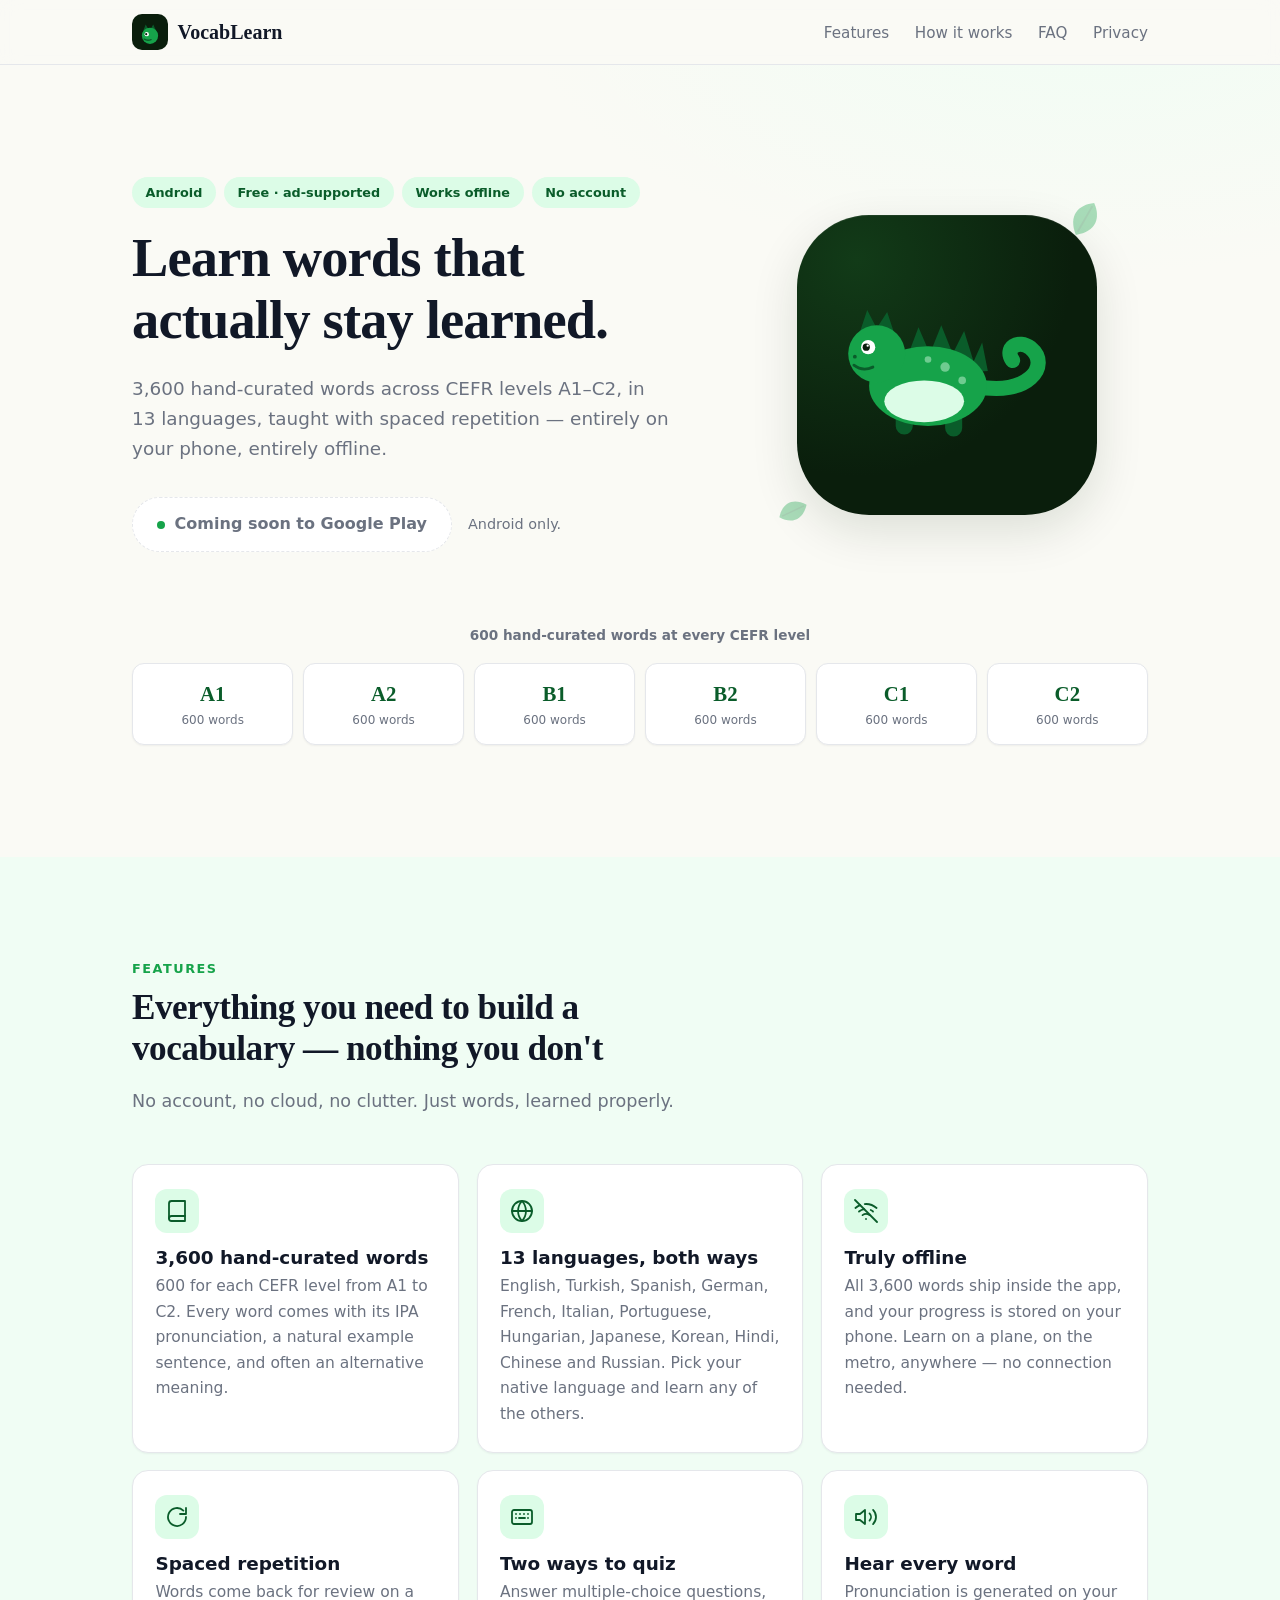
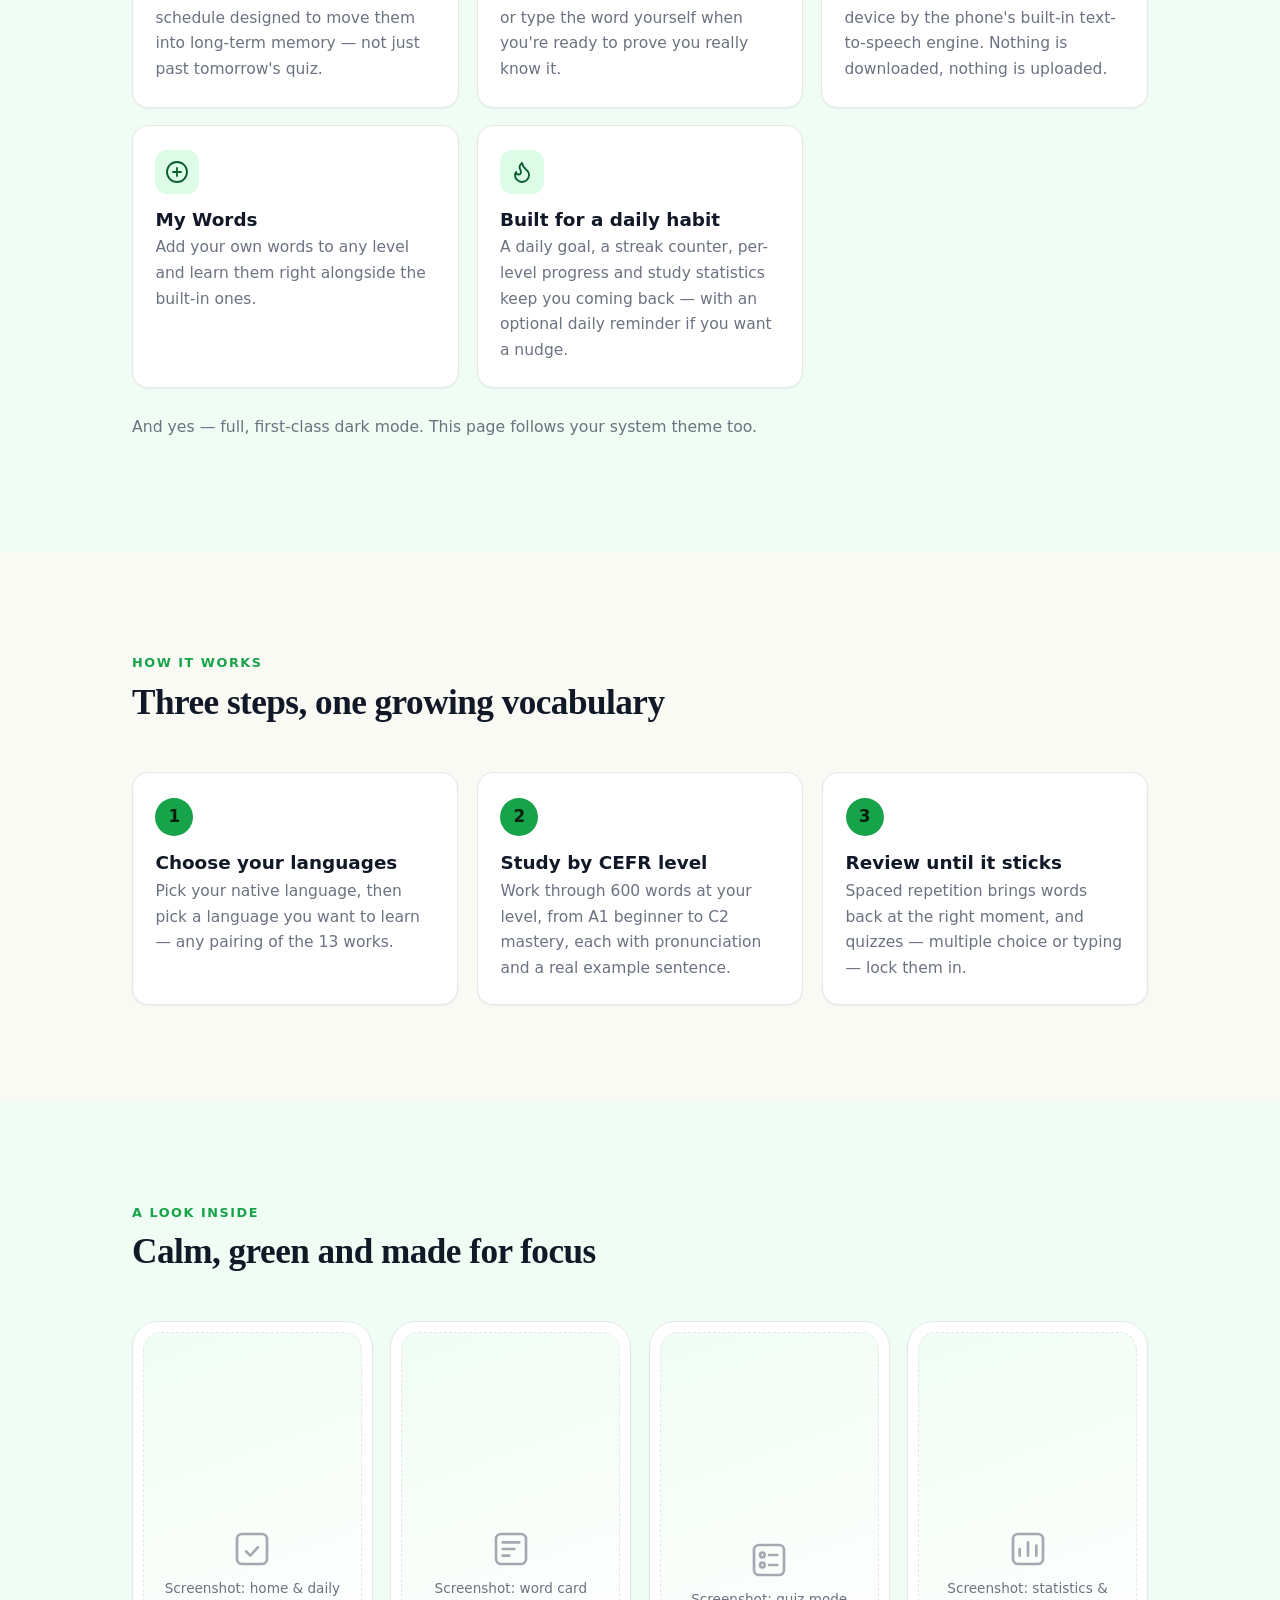
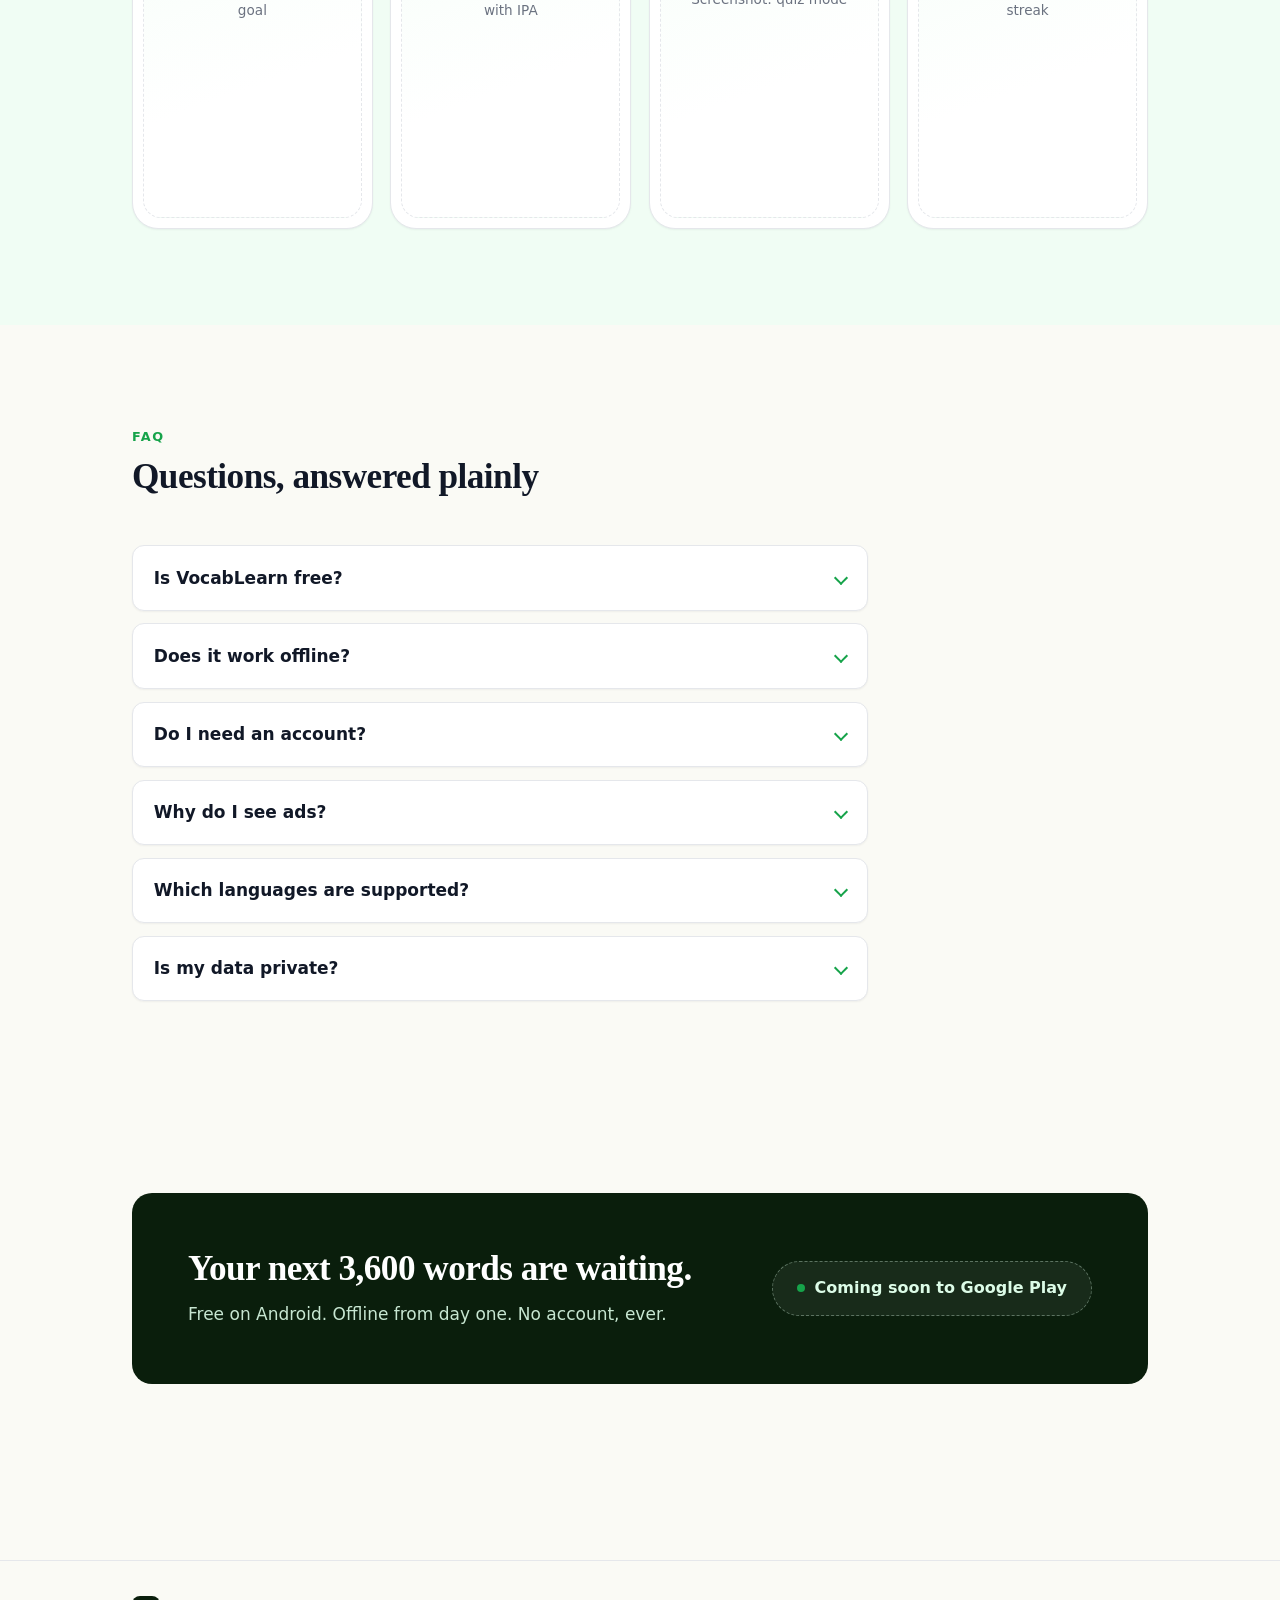
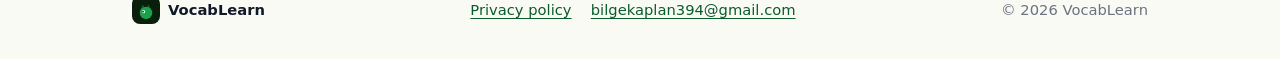
==== index.html @ d07ab274 "Add files via upload" ====
<!DOCTYPE html>
<html lang="en" class="no-js">
<head>
  <meta charset="UTF-8">
  <meta name="viewport" content="width=device-width, initial-scale=1.0">
  <title>VocabLearn — Learn vocabulary that sticks, offline</title>
  <meta name="description" content="VocabLearn is a free Android app with 3,600 hand-curated words across CEFR levels A1–C2 in 13 languages. Spaced repetition, quizzes and pronunciation — all fully offline, no account needed.">

  <meta property="og:type" content="website">
  <meta property="og:title" content="VocabLearn — Learn vocabulary that sticks, offline">
  <meta property="og:description" content="3,600 hand-curated words, 13 languages, spaced repetition — free on Android, fully offline, no account.">
  <meta property="og:site_name" content="VocabLearn">

  <link rel="icon" href="data:image/svg+xml,%3Csvg xmlns='http://www.w3.org/2000/svg' viewBox='0 0 48 48'%3E%3Crect width='48' height='48' rx='11' fill='%230A1E0C'/%3E%3Cpath d='M10 24 L16 10 L23 21 L30 10 L37 24 Z' fill='%230A5C2A'/%3E%3Ccircle cx='24' cy='31' r='15' fill='%2316A34A'/%3E%3Ccircle cx='18' cy='28' r='4' fill='%23ffffff'/%3E%3Ccircle cx='17' cy='28' r='2' fill='%230A1E0C'/%3E%3C/svg%3E">

  <link rel="stylesheet" href="styles.css">
  <script>document.documentElement.classList.remove('no-js');</script>
</head>
<body>

  <header class="site-header">
    <div class="container nav">
      <a class="brand" href="#top" aria-label="VocabLearn home">
        <span class="brand-mark" aria-hidden="true">
          <svg viewBox="0 0 48 48" xmlns="http://www.w3.org/2000/svg" role="img" aria-hidden="true">
            <path d="M10 26 L16 10 L23 22 L30 10 L37 26 Z" fill="#0A5C2A"/>
            <circle cx="24" cy="31" r="15" fill="#16A34A"/>
            <circle cx="18" cy="28" r="4" fill="#ffffff"/>
            <circle cx="17" cy="28" r="2" fill="#0A1E0C"/>
            <path d="M13 37 Q19 41 26 38" fill="none" stroke="#0A5C2A" stroke-width="2.4" stroke-linecap="round"/>
          </svg>
        </span>
        VocabLearn
      </a>
      <nav aria-label="Main">
        <ul class="nav-links">
          <li class="hide-sm"><a href="#features">Features</a></li>
          <li class="hide-sm"><a href="#how">How it works</a></li>
          <li><a href="#faq">FAQ</a></li>
          <li><a href="privacy.html">Privacy</a></li>
        </ul>
      </nav>
    </div>
  </header>

  <main id="top">

    <!-- ============ Hero ============ -->
    <section class="hero">
      <div class="container">
        <div class="hero-grid">
          <div>
            <div class="hero-badges">
              <span class="badge">Android</span>
              <span class="badge">Free · ad-supported</span>
              <span class="badge">Works offline</span>
              <span class="badge">No account</span>
            </div>
            <h1 class="promise">Learn words that actually stay learned.</h1>
            <p class="support">3,600 hand-curated words across CEFR levels A1–C2, in 13 languages, taught with spaced repetition — entirely on your phone, entirely offline.</p>
            <div class="hero-cta">
              <!-- OWNER: when the app goes live, replace href="#" below with the
                   real Google Play URL, change the text to "Get it on Google Play",
                   swap class "btn-soon" for "btn-primary", and remove aria-disabled. -->
              <a class="btn btn-soon" href="#" aria-disabled="true" role="button">
                <span class="dot" aria-hidden="true"></span>
                Coming soon to Google Play
              </a>
              <p class="hero-note">Android only.</p>
            </div>
          </div>

          <div class="hero-icon">
            <!-- App icon: forest iguana illustration (the app's mascot) -->
            <div class="app-icon" role="img" aria-label="VocabLearn app icon: a friendly green iguana on a deep forest background">
              <svg class="iguana-idle" viewBox="0 0 240 190" xmlns="http://www.w3.org/2000/svg" aria-hidden="true">
                <!-- curled tail -->
                <path d="M150 118 C 205 130, 230 96, 208 78 C 195 68, 180 78, 189 91"
                      fill="none" stroke="#16A34A" stroke-width="16" stroke-linecap="round"/>
                <!-- dorsal crest (bases hidden under the body) -->
                <path d="M56 96 L66 62 L78 88 L90 56 L102 84 L114 54 L126 84 L138 60 L148 92 L157 72 L163 102 L56 110 Z" fill="#0A5C2A"/>
                <!-- head crest (base hidden under the head) -->
                <path d="M28 62 L36 38 L46 57 L57 40 L65 64 L28 70 Z" fill="#0A5C2A"/>
                <!-- legs -->
                <rect x="66" y="142" width="18" height="27" rx="9" fill="#0A5C2A"/>
                <rect x="118" y="144" width="18" height="27" rx="9" fill="#0A5C2A"/>
                <!-- body -->
                <ellipse cx="100" cy="118" rx="62" ry="42" fill="#16A34A"/>
                <!-- belly -->
                <ellipse cx="96" cy="134" rx="42" ry="22" fill="#DCFCE7"/>
                <!-- body spots -->
                <circle cx="118" cy="98" r="5" fill="#DCFCE7" opacity="0.45"/>
                <circle cx="136" cy="112" r="4" fill="#DCFCE7" opacity="0.45"/>
                <circle cx="100" cy="90" r="3.5" fill="#DCFCE7" opacity="0.45"/>
                <!-- head -->
                <circle cx="46" cy="84" r="30" fill="#16A34A"/>
                <!-- eye -->
                <circle cx="37" cy="77" r="7.5" fill="#ffffff"/>
                <circle cx="35" cy="77" r="3.8" fill="#0A1E0C"/>
                <circle cx="36.5" cy="75.5" r="1.2" fill="#ffffff"/>
                <!-- nostril + smile -->
                <circle cx="23" cy="87" r="2" fill="#0A5C2A"/>
                <path d="M22 96 Q 31 103 42 98" fill="none" stroke="#0A5C2A" stroke-width="3" stroke-linecap="round"/>
              </svg>
            </div>
            <svg class="leaf-accent leaf-1" viewBox="0 0 48 48" xmlns="http://www.w3.org/2000/svg" aria-hidden="true">
              <path d="M24 4 C 38 14, 42 30, 24 44 C 6 30, 10 14, 24 4 Z" fill="currentColor"/>
              <path d="M24 8 L24 40" stroke="#0A5C2A" stroke-width="2" opacity="0.5"/>
            </svg>
            <svg class="leaf-accent leaf-2" viewBox="0 0 48 48" xmlns="http://www.w3.org/2000/svg" aria-hidden="true">
              <path d="M24 4 C 38 14, 42 30, 24 44 C 6 30, 10 14, 24 4 Z" fill="currentColor"/>
              <path d="M24 8 L24 40" stroke="#0A5C2A" stroke-width="2" opacity="0.5"/>
            </svg>
          </div>
        </div>

        <!-- Signature element: the CEFR trail — 600 words at every level -->
        <div class="cefr-trail reveal">
          <p class="cefr-title">600 hand-curated words at every CEFR level</p>
          <ul class="cefr-steps" aria-label="CEFR levels, each with 600 words">
            <li><span class="lvl">A1</span><span class="count">600 words</span></li>
            <li><span class="lvl">A2</span><span class="count">600 words</span></li>
            <li><span class="lvl">B1</span><span class="count">600 words</span></li>
            <li><span class="lvl">B2</span><span class="count">600 words</span></li>
            <li><span class="lvl">C1</span><span class="count">600 words</span></li>
            <li><span class="lvl">C2</span><span class="count">600 words</span></li>
          </ul>
        </div>
      </div>
    </section>

    <!-- ============ Features ============ -->
    <section class="section features" id="features">
      <div class="container">
        <div class="section-head reveal">
          <span class="eyebrow">Features</span>
          <h2>Everything you need to build a vocabulary — nothing you don't</h2>
          <p class="lead">No account, no cloud, no clutter. Just words, learned properly.</p>
        </div>

        <div class="feature-grid">
          <article class="feature-card reveal">
            <div class="feature-icon" aria-hidden="true">
              <svg viewBox="0 0 24 24" fill="none" stroke="currentColor" stroke-width="1.8" stroke-linecap="round" stroke-linejoin="round"><path d="M4 19.5A2.5 2.5 0 0 1 6.5 17H20"/><path d="M6.5 2H20v20H6.5A2.5 2.5 0 0 1 4 19.5v-15A2.5 2.5 0 0 1 6.5 2z"/></svg>
            </div>
            <h3>3,600 hand-curated words</h3>
            <p>600 for each CEFR level from A1 to C2. Every word comes with its IPA pronunciation, a natural example sentence, and often an alternative meaning.</p>
          </article>

          <article class="feature-card reveal reveal-d1">
            <div class="feature-icon" aria-hidden="true">
              <svg viewBox="0 0 24 24" fill="none" stroke="currentColor" stroke-width="1.8" stroke-linecap="round" stroke-linejoin="round"><circle cx="12" cy="12" r="10"/><path d="M2 12h20"/><path d="M12 2a15.3 15.3 0 0 1 4 10 15.3 15.3 0 0 1-4 10 15.3 15.3 0 0 1-4-10 15.3 15.3 0 0 1 4-10z"/></svg>
            </div>
            <h3>13 languages, both ways</h3>
            <p>English, Turkish, Spanish, German, French, Italian, Portuguese, Hungarian, Japanese, Korean, Hindi, Chinese and Russian. Pick your native language and learn any of the others.</p>
          </article>

          <article class="feature-card reveal reveal-d2">
            <div class="feature-icon" aria-hidden="true">
              <svg viewBox="0 0 24 24" fill="none" stroke="currentColor" stroke-width="1.8" stroke-linecap="round" stroke-linejoin="round"><path d="M1 1l22 22"/><path d="M16.72 11.06A10.94 10.94 0 0 1 19 12.55"/><path d="M5 12.55a10.94 10.94 0 0 1 5.17-2.39"/><path d="M10.71 5.05A16 16 0 0 1 22.58 9"/><path d="M1.42 9a15.91 15.91 0 0 1 4.7-2.88"/><path d="M8.53 16.11a6 6 0 0 1 6.95 0"/><path d="M12 20h.01"/></svg>
            </div>
            <h3>Truly offline</h3>
            <p>All 3,600 words ship inside the app, and your progress is stored on your phone. Learn on a plane, on the metro, anywhere — no connection needed.</p>
          </article>

          <article class="feature-card reveal reveal-d3">
            <div class="feature-icon" aria-hidden="true">
              <svg viewBox="0 0 24 24" fill="none" stroke="currentColor" stroke-width="1.8" stroke-linecap="round" stroke-linejoin="round"><path d="M21 12a9 9 0 1 1-2.64-6.36"/><path d="M21 3v6h-6"/></svg>
            </div>
            <h3>Spaced repetition</h3>
            <p>Words come back for review on a schedule designed to move them into long-term memory — not just past tomorrow's quiz.</p>
          </article>

          <article class="feature-card reveal">
            <div class="feature-icon" aria-hidden="true">
              <svg viewBox="0 0 24 24" fill="none" stroke="currentColor" stroke-width="1.8" stroke-linecap="round" stroke-linejoin="round"><rect x="2" y="5" width="20" height="14" rx="2"/><path d="M6 9h.01M10 9h.01M14 9h.01M18 9h.01M6 13h.01M18 13h.01M9 13h6"/></svg>
            </div>
            <h3>Two ways to quiz</h3>
            <p>Answer multiple-choice questions, or type the word yourself when you're ready to prove you really know it.</p>
          </article>

          <article class="feature-card reveal reveal-d1">
            <div class="feature-icon" aria-hidden="true">
              <svg viewBox="0 0 24 24" fill="none" stroke="currentColor" stroke-width="1.8" stroke-linecap="round" stroke-linejoin="round"><polygon points="11 5 6 9 2 9 2 15 6 15 11 19 11 5"/><path d="M15.54 8.46a5 5 0 0 1 0 7.07"/><path d="M19.07 4.93a10 10 0 0 1 0 14.14"/></svg>
            </div>
            <h3>Hear every word</h3>
            <p>Pronunciation is generated on your device by the phone's built-in text-to-speech engine. Nothing is downloaded, nothing is uploaded.</p>
          </article>

          <article class="feature-card reveal reveal-d2">
            <div class="feature-icon" aria-hidden="true">
              <svg viewBox="0 0 24 24" fill="none" stroke="currentColor" stroke-width="1.8" stroke-linecap="round" stroke-linejoin="round"><circle cx="12" cy="12" r="10"/><path d="M12 8v8M8 12h8"/></svg>
            </div>
            <h3>My Words</h3>
            <p>Add your own words to any level and learn them right alongside the built-in ones.</p>
          </article>

          <article class="feature-card reveal reveal-d3">
            <div class="feature-icon" aria-hidden="true">
              <svg viewBox="0 0 24 24" fill="none" stroke="currentColor" stroke-width="1.8" stroke-linecap="round" stroke-linejoin="round"><path d="M8.5 14.5A2.5 2.5 0 0 0 11 12c0-1.38-.5-2-1-3-1.072-2.143-.224-4.054 2-6 .5 2.5 2 4.9 4 6.5 2 1.6 3 3.5 3 5.5a7 7 0 1 1-14 0c0-1.153.433-2.294 1-3a2.5 2.5 0 0 0 2.5 2.5z"/></svg>
            </div>
            <h3>Built for a daily habit</h3>
            <p>A daily goal, a streak counter, per-level progress and study statistics keep you coming back — with an optional daily reminder if you want a nudge.</p>
          </article>
        </div>

        <p class="lead reveal" style="margin-top:1.6rem; font-size:0.98rem;">
          And yes — full, first-class dark mode. This page follows your system theme too.
        </p>
      </div>
    </section>

    <!-- ============ How it works ============ -->
    <section class="section" id="how">
      <div class="container">
        <div class="section-head reveal">
          <span class="eyebrow">How it works</span>
          <h2>Three steps, one growing vocabulary</h2>
        </div>
        <ol class="steps" style="list-style:none; padding:0; margin:0;">
          <li class="step reveal">
            <h3>Choose your languages</h3>
            <p>Pick your native language, then pick a language you want to learn — any pairing of the 13 works.</p>
          </li>
          <li class="step reveal reveal-d1">
            <h3>Study by CEFR level</h3>
            <p>Work through 600 words at your level, from A1 beginner to C2 mastery, each with pronunciation and a real example sentence.</p>
          </li>
          <li class="step reveal reveal-d2">
            <h3>Review until it sticks</h3>
            <p>Spaced repetition brings words back at the right moment, and quizzes — multiple choice or typing — lock them in.</p>
          </li>
        </ol>
      </div>
    </section>

    <!-- ============ Screenshots ============ -->
    <section class="section shots" id="screenshots">
      <div class="container">
        <div class="section-head reveal">
          <span class="eyebrow">A look inside</span>
          <h2>Calm, green and made for focus</h2>
        </div>

        <!-- OWNER: replace each .phone-screen block below with a real screenshot:
             <img src="screenshots/home.png" alt="VocabLearn home screen"
                  style="width:100%; height:100%; object-fit:cover; border-radius:18px;">
             Recommended: portrait PNGs at roughly 1080×2280. -->
        <div class="shot-strip">
          <div class="phone reveal">
            <div class="phone-screen">
              <div>
                <svg viewBox="0 0 24 24" fill="none" stroke="currentColor" stroke-width="1.6" stroke-linecap="round" stroke-linejoin="round" aria-hidden="true"><rect x="3" y="3" width="18" height="18" rx="3"/><path d="M8.5 13.5l2.5 2.5 4.5-5"/></svg>
                Screenshot: home &amp; daily goal
              </div>
            </div>
          </div>
          <div class="phone reveal reveal-d1">
            <div class="phone-screen">
              <div>
                <svg viewBox="0 0 24 24" fill="none" stroke="currentColor" stroke-width="1.6" stroke-linecap="round" stroke-linejoin="round" aria-hidden="true"><rect x="3" y="3" width="18" height="18" rx="3"/><path d="M7 8h10M7 12h7M7 16h4"/></svg>
                Screenshot: word card with IPA
              </div>
            </div>
          </div>
          <div class="phone reveal reveal-d2">
            <div class="phone-screen">
              <div>
                <svg viewBox="0 0 24 24" fill="none" stroke="currentColor" stroke-width="1.6" stroke-linecap="round" stroke-linejoin="round" aria-hidden="true"><rect x="3" y="3" width="18" height="18" rx="3"/><circle cx="8" cy="9" r="1.4"/><circle cx="8" cy="15" r="1.4"/><path d="M12 9h5M12 15h5"/></svg>
                Screenshot: quiz mode
              </div>
            </div>
          </div>
          <div class="phone reveal reveal-d3">
            <div class="phone-screen">
              <div>
                <svg viewBox="0 0 24 24" fill="none" stroke="currentColor" stroke-width="1.6" stroke-linecap="round" stroke-linejoin="round" aria-hidden="true"><rect x="3" y="3" width="18" height="18" rx="3"/><path d="M7 16v-4M12 16V8M17 16v-6"/></svg>
                Screenshot: statistics &amp; streak
              </div>
            </div>
          </div>
        </div>
      </div>
    </section>

    <!-- ============ FAQ ============ -->
    <section class="section" id="faq">
      <div class="container">
        <div class="section-head reveal">
          <span class="eyebrow">FAQ</span>
          <h2>Questions, answered plainly</h2>
        </div>

        <div class="faq-list">
          <details class="faq-item reveal">
            <summary>Is VocabLearn free?</summary>
            <div class="answer">
              <p>Yes — completely free, supported by ads. There is no paid version. You start with two learning languages included; if you want to add another language, or jump ahead to a higher CEFR level before finishing your current one, you can unlock it by watching a short rewarded ad. Watching is always your choice.</p>
            </div>
          </details>

          <details class="faq-item reveal">
            <summary>Does it work offline?</summary>
            <div class="answer">
              <p>Fully. All 3,600 words and their translations are bundled inside the app — nothing is fetched from a server. Your progress is stored on your phone, and pronunciation is generated on-device. Every part of learning works without an internet connection.</p>
            </div>
          </details>

          <details class="faq-item reveal">
            <summary>Do I need an account?</summary>
            <div class="answer">
              <p>No. There's no sign-up, no email, no password and no cloud sync. You open the app and start learning.</p>
            </div>
          </details>

          <details class="faq-item reveal">
            <summary>Why do I see ads?</summary>
            <div class="answer">
              <p>Ads are what keep the app free. They're served by Google AdMob and kept out of your way: a full-screen ad appears only when you leave a quiz results screen — never during a quiz. Rewarded ads are entirely optional and only play when you choose to watch one.</p>
            </div>
          </details>

          <details class="faq-item reveal">
            <summary>Which languages are supported?</summary>
            <div class="answer">
              <p>Thirteen, both as the interface language and as a language you can learn: English, Turkish, Spanish, German, French, Italian, Portuguese, Hungarian, Japanese, Korean, Hindi, Chinese and Russian. You pick a native language and learn any of the others.</p>
            </div>
          </details>

          <details class="faq-item reveal">
            <summary>Is my data private?</summary>
            <div class="answer">
              <p>Your learning data never leaves your phone. We run no servers, collect no personal information and use no analytics. The full details are in our <a href="privacy.html">privacy policy</a>.</p>
            </div>
          </details>
        </div>
      </div>
    </section>

    <!-- ============ Bottom CTA ============ -->
    <section class="section" aria-label="Get the app">
      <div class="container">
        <div class="cta-band reveal">
          <div>
            <h2>Your next 3,600 words are waiting.</h2>
            <p>Free on Android. Offline from day one. No account, ever.</p>
          </div>
          <!-- OWNER: when the app goes live, replace href="#" with the real
               Google Play URL and update the button text/state as in the hero. -->
          <a class="btn btn-soon" href="#" aria-disabled="true" role="button">
            <span class="dot" aria-hidden="true"></span>
            Coming soon to Google Play
          </a>
        </div>
      </div>
    </section>

  </main>

  <footer class="site-footer">
    <div class="container footer-row">
      <span class="footer-brand">
        <span class="brand-mark" aria-hidden="true">
          <svg viewBox="0 0 48 48" xmlns="http://www.w3.org/2000/svg" aria-hidden="true">
            <path d="M10 26 L16 10 L23 22 L30 10 L37 26 Z" fill="#0A5C2A"/>
            <circle cx="24" cy="31" r="15" fill="#16A34A"/>
            <circle cx="18" cy="28" r="4" fill="#ffffff"/>
            <circle cx="17" cy="28" r="2" fill="#0A1E0C"/>
          </svg>
        </span>
        VocabLearn
      </span>
      <nav aria-label="Footer">
        <a href="privacy.html">Privacy policy</a>
        <a href="mailto:bilgekaplan394@gmail.com">bilgekaplan394@gmail.com</a>
      </nav>
      <span>© 2026 VocabLearn</span>
    </div>
  </footer>

  <script>
    (function () {
      var reduce = window.matchMedia('(prefers-reduced-motion: reduce)').matches;
      var els = document.querySelectorAll('.reveal');
      if (reduce || !('IntersectionObserver' in window)) {
        els.forEach ? els.forEach(function (el) { el.classList.add('visible'); })
                    : Array.prototype.forEach.call(els, function (el) { el.classList.add('visible'); });
        return;
      }
      var io = new IntersectionObserver(function (entries) {
        entries.forEach(function (entry) {
          if (entry.isIntersecting) {
            entry.target.classList.add('visible');
            io.unobserve(entry.target);
          }
        });
      }, { threshold: 0.12, rootMargin: '0px 0px -40px 0px' });
      Array.prototype.forEach.call(els, function (el) { io.observe(el); });
    })();
  </script>
</body>
</html>
---- styles.css ----
/* ============================================================
   VocabLearn — shared stylesheet (index.html + privacy.html)
   No external assets. System fonts only.
   ============================================================ */

/* ---------- Design tokens ---------- */
:root {
  /* Brand */
  --green:        #16A34A;
  --green-dark:   #0A5C2A;
  --green-pale:   #DCFCE7;
  --green-wash:   #F0FDF4;
  --forest:       #0A1E0C;

  /* Surfaces & text (light) */
  --bg:           #FAFAF5;
  --surface:      #FFFFFF;
  --text:         #111827;
  --muted:        #6B7280;
  --border:       #E5E7EB;

  /* Derived */
  --shadow-sm:    0 1px 2px rgba(17, 24, 39, 0.05);
  --shadow-md:    0 6px 24px rgba(10, 30, 12, 0.08);
  --shadow-lg:    0 16px 48px rgba(10, 30, 12, 0.12);
  --tint:         var(--green-wash);
  --chip:         var(--green-pale);

  /* Type */
  --font-display: Charter, "Bitstream Charter", "Iowan Old Style",
                  Georgia, Cambria, "Times New Roman", serif;
  --font-body:    system-ui, -apple-system, "Segoe UI", Roboto,
                  "Helvetica Neue", Arial, sans-serif;

  /* Motion */
  --ease-out:     cubic-bezier(0, 0, 0.2, 1);
  --ease-spring:  cubic-bezier(0.34, 1.56, 0.64, 1);

  /* Layout */
  --radius:       16px;
  --radius-sm:    12px;
  --radius-lg:    20px;
  --max-w:        1080px;
}

@media (prefers-color-scheme: dark) {
  :root {
    --bg:        #0E1512;
    --surface:   #17201C;
    --text:      #ECF1ED;
    --muted:     #8A968E;
    --border:    #2A352F;
    --tint:      #14201A;
    --chip:      #123B22;
    --shadow-sm: 0 1px 2px rgba(0, 0, 0, 0.4);
    --shadow-md: 0 6px 24px rgba(0, 0, 0, 0.45);
    --shadow-lg: 0 16px 48px rgba(0, 0, 0, 0.55);
  }
}

/* ---------- Base ---------- */
*, *::before, *::after { box-sizing: border-box; }

html {
  scroll-behavior: smooth;
  -webkit-text-size-adjust: 100%;
}

body {
  margin: 0;
  font-family: var(--font-body);
  font-size: 1.0625rem;
  line-height: 1.65;
  color: var(--text);
  background: var(--bg);
  overflow-x: hidden;
}

img, svg { display: block; max-width: 100%; }

h1, h2, h3 {
  font-family: var(--font-display);
  font-weight: 700;
  line-height: 1.15;
  letter-spacing: -0.015em;
  margin: 0 0 0.5em;
  text-wrap: balance;
}

h1 { font-size: clamp(2.2rem, 5.5vw, 3.4rem); }
h2 { font-size: clamp(1.6rem, 3.5vw, 2.2rem); }
h3 { font-size: 1.15rem; font-family: var(--font-body); font-weight: 650; letter-spacing: 0; }

p { margin: 0 0 1em; }

a {
  color: var(--green-dark);
  text-decoration-thickness: 1px;
  text-underline-offset: 3px;
}
@media (prefers-color-scheme: dark) {
  a { color: #4ADE80; }
}
a:hover { color: var(--green); }

:focus-visible {
  outline: 3px solid var(--green);
  outline-offset: 3px;
  border-radius: 4px;
}

::selection { background: var(--green-pale); color: var(--forest); }

.container {
  max-width: var(--max-w);
  margin-inline: auto;
  padding-inline: clamp(1.1rem, 4vw, 2rem);
}

.section { padding-block: clamp(3.5rem, 8vw, 6rem); }

.section-head {
  max-width: 40rem;
  margin-bottom: clamp(2rem, 5vw, 3rem);
}

.eyebrow {
  display: inline-block;
  font-size: 0.8rem;
  font-weight: 700;
  letter-spacing: 0.12em;
  text-transform: uppercase;
  color: var(--green);
  margin-bottom: 0.6rem;
}

.lead { color: var(--muted); font-size: 1.1rem; }

/* ---------- Header ---------- */
.site-header {
  position: sticky;
  top: 0;
  z-index: 50;
  background: color-mix(in srgb, var(--bg) 85%, transparent);
  backdrop-filter: blur(10px);
  -webkit-backdrop-filter: blur(10px);
  border-bottom: 1px solid var(--border);
}

.nav {
  display: flex;
  align-items: center;
  justify-content: space-between;
  gap: 1rem;
  min-height: 64px;
}

.brand {
  display: inline-flex;
  align-items: center;
  gap: 0.6rem;
  font-family: var(--font-display);
  font-weight: 700;
  font-size: 1.25rem;
  color: var(--text);
  text-decoration: none;
}
.brand:hover { color: var(--text); }

.brand-mark {
  width: 36px;
  height: 36px;
  border-radius: 10px;
  background: var(--forest);
  display: grid;
  place-items: center;
  flex-shrink: 0;
}
.brand-mark svg { width: 26px; height: 26px; }

.nav-links {
  display: flex;
  align-items: center;
  gap: clamp(0.8rem, 2.5vw, 1.6rem);
  list-style: none;
  margin: 0;
  padding: 0;
}
.nav-links a {
  color: var(--muted);
  text-decoration: none;
  font-size: 0.95rem;
  font-weight: 500;
  transition: color 150ms var(--ease-out);
}
.nav-links a:hover { color: var(--text); }

@media (max-width: 640px) {
  .nav-links li.hide-sm { display: none; }
}

/* ---------- Buttons ---------- */
.btn {
  display: inline-flex;
  align-items: center;
  gap: 0.6rem;
  padding: 0.85rem 1.5rem;
  border-radius: 999px;
  font-weight: 650;
  font-size: 1rem;
  text-decoration: none;
  border: none;
  cursor: pointer;
  transition: transform 150ms var(--ease-out), box-shadow 150ms var(--ease-out);
}

.btn-primary {
  background: var(--green);
  color: var(--forest); /* AA contrast on brand green */
  box-shadow: var(--shadow-md);
}
.btn-primary:hover {
  color: var(--forest);
  transform: translateY(-2px);
  box-shadow: var(--shadow-lg);
}
.btn-primary:active { transform: translateY(0) scale(0.98); }

/* "Coming soon" state: real button look, clearly not yet live */
.btn-soon {
  background: var(--surface);
  color: var(--muted);
  border: 1.5px dashed var(--border);
  cursor: default;
  box-shadow: none;
}
.btn-soon:hover { transform: none; color: var(--muted); }
.btn-soon .dot {
  width: 8px; height: 8px; border-radius: 50%;
  background: var(--green);
  animation: soft-pulse 2.4s ease-in-out infinite;
}

@keyframes soft-pulse {
  0%, 100% { opacity: 1; transform: scale(1); }
  50%      { opacity: 0.45; transform: scale(0.8); }
}

/* ---------- Hero ---------- */
.hero {
  position: relative;
  padding-block: clamp(3.5rem, 9vw, 7rem);
  background:
    radial-gradient(60rem 30rem at 85% -10%, var(--tint) 0%, transparent 60%),
    var(--bg);
}

.hero-grid {
  display: grid;
  grid-template-columns: 1.15fr 0.85fr;
  gap: clamp(2rem, 6vw, 4.5rem);
  align-items: center;
}
@media (max-width: 820px) {
  .hero-grid { grid-template-columns: 1fr; }
}

.hero-badges {
  display: flex;
  flex-wrap: wrap;
  gap: 0.5rem;
  margin-bottom: 1.2rem;
}
.badge {
  font-size: 0.8rem;
  font-weight: 600;
  color: var(--green-dark);
  background: var(--chip);
  border-radius: 999px;
  padding: 0.3rem 0.85rem;
}
@media (prefers-color-scheme: dark) {
  .badge { color: var(--green-pale); }
}

.hero h1 { margin-bottom: 0.4em; }
.hero .promise { max-width: 32ch; }
.hero .support {
  color: var(--muted);
  font-size: 1.15rem;
  max-width: 46ch;
  margin-bottom: 2rem;
}

.hero-cta { display: flex; flex-wrap: wrap; align-items: center; gap: 1rem; }
.hero-note { font-size: 0.9rem; color: var(--muted); margin: 0; }

/* App icon panel */
.hero-icon {
  justify-self: center;
  position: relative;
}

.app-icon {
  width: clamp(200px, 28vw, 300px);
  aspect-ratio: 1;
  border-radius: 24%;
  background:
    radial-gradient(120% 120% at 20% 15%, #123B18 0%, var(--forest) 60%);
  box-shadow: var(--shadow-lg), inset 0 1px 0 rgba(255,255,255,0.06);
  display: grid;
  place-items: center;
  padding: 12%;
}
.app-icon svg { width: 100%; height: auto; }

/* gentle idle sway for the iguana */
.iguana-idle { animation: sway 6s ease-in-out infinite; transform-origin: 50% 90%; }
@keyframes sway {
  0%, 100% { transform: rotate(0deg); }
  50%      { transform: rotate(-2.5deg); }
}

.leaf-accent {
  position: absolute;
  color: var(--green);
  opacity: 0.35;
  width: 44px;
}
.leaf-1 { top: -18px; right: -10px; transform: rotate(30deg); }
.leaf-2 { bottom: -14px; left: -22px; transform: rotate(-115deg); width: 36px; }

/* ---------- CEFR trail (signature element) ---------- */
.cefr-trail {
  margin-top: clamp(3rem, 7vw, 4.5rem);
}
.cefr-title {
  font-size: 0.85rem;
  font-weight: 600;
  color: var(--muted);
  text-align: center;
  margin-bottom: 1rem;
}
.cefr-steps {
  display: grid;
  grid-template-columns: repeat(6, 1fr);
  gap: 0.6rem;
  list-style: none;
  margin: 0;
  padding: 0;
}
.cefr-steps li {
  background: var(--surface);
  border: 1px solid var(--border);
  border-radius: var(--radius-sm);
  text-align: center;
  padding: 0.8rem 0.3rem;
  box-shadow: var(--shadow-sm);
  transition: transform 250ms var(--ease-spring), box-shadow 250ms var(--ease-out),
              border-color 250ms var(--ease-out);
}
.cefr-steps li:hover {
  transform: translateY(-4px);
  border-color: var(--green);
  box-shadow: var(--shadow-md);
}
.cefr-steps .lvl {
  display: block;
  font-family: var(--font-display);
  font-weight: 700;
  font-size: 1.3rem;
  color: var(--green-dark);
}
@media (prefers-color-scheme: dark) {
  .cefr-steps .lvl { color: #4ADE80; }
}
.cefr-steps .count {
  display: block;
  font-size: 0.75rem;
  color: var(--muted);
}
@media (max-width: 560px) {
  .cefr-steps { grid-template-columns: repeat(3, 1fr); }
}

/* ---------- Features ---------- */
.features { background: var(--tint); }

.feature-grid {
  display: grid;
  grid-template-columns: repeat(auto-fit, minmax(250px, 1fr));
  gap: 1.1rem;
}

.feature-card {
  background: var(--surface);
  border: 1px solid var(--border);
  border-radius: var(--radius);
  padding: 1.5rem 1.4rem;
  box-shadow: var(--shadow-sm);
  transition: transform 250ms var(--ease-spring), box-shadow 250ms var(--ease-out);
}
.feature-card:hover {
  transform: translateY(-5px);
  box-shadow: var(--shadow-md);
}
.feature-card h3 { margin-top: 0.9rem; margin-bottom: 0.35rem; }
.feature-card p { color: var(--muted); font-size: 0.97rem; margin: 0; }

.feature-icon {
  width: 44px;
  height: 44px;
  border-radius: 12px;
  background: var(--chip);
  color: var(--green-dark);
  display: grid;
  place-items: center;
}
@media (prefers-color-scheme: dark) {
  .feature-icon { color: var(--green-pale); }
}
.feature-icon svg { width: 24px; height: 24px; }

/* ---------- How it works ---------- */
.steps {
  display: grid;
  grid-template-columns: repeat(3, 1fr);
  gap: 1.2rem;
  counter-reset: step;
}
@media (max-width: 760px) {
  .steps { grid-template-columns: 1fr; }
}

.step {
  position: relative;
  background: var(--surface);
  border: 1px solid var(--border);
  border-radius: var(--radius);
  padding: 1.6rem 1.4rem 1.4rem;
  box-shadow: var(--shadow-sm);
}
.step::before {
  counter-increment: step;
  content: counter(step);
  display: inline-grid;
  place-items: center;
  width: 38px;
  height: 38px;
  border-radius: 50%;
  background: var(--green);
  color: var(--forest); /* AA contrast on brand green */
  font-weight: 700;
  font-size: 1.05rem;
  margin-bottom: 1rem;
}
.step h3 { margin-bottom: 0.35rem; }
.step p { color: var(--muted); font-size: 0.97rem; margin: 0; }

/* ---------- Screenshots ---------- */
.shots { background: var(--tint); }

.shot-strip {
  display: grid;
  grid-template-columns: repeat(4, 1fr);
  gap: 1.1rem;
}
@media (max-width: 900px) { .shot-strip { grid-template-columns: repeat(2, 1fr); } }
@media (max-width: 480px) { .shot-strip { grid-template-columns: 1fr; } }

.phone {
  aspect-ratio: 9 / 19;
  border-radius: 26px;
  border: 1.5px solid var(--border);
  background: var(--surface);
  box-shadow: var(--shadow-sm);
  padding: 10px;
  transition: transform 250ms var(--ease-spring), box-shadow 250ms var(--ease-out);
}
.phone:hover { transform: translateY(-5px); box-shadow: var(--shadow-md); }

.phone-screen {
  height: 100%;
  border-radius: 18px;
  border: 1.5px dashed var(--border);
  background:
    linear-gradient(160deg, var(--tint) 0%, var(--surface) 70%);
  display: grid;
  place-items: center;
  text-align: center;
  color: var(--muted);
  font-size: 0.85rem;
  padding: 1rem;
}
.phone-screen svg { width: 40px; height: 40px; margin-inline: auto; margin-bottom: 0.5rem; opacity: 0.6; }

/* ---------- FAQ ---------- */
.faq-list {
  max-width: 46rem;
  display: grid;
  gap: 0.8rem;
}

.faq-item {
  background: var(--surface);
  border: 1px solid var(--border);
  border-radius: var(--radius-sm);
  box-shadow: var(--shadow-sm);
  overflow: hidden;
}
.faq-item summary {
  list-style: none;
  cursor: pointer;
  padding: 1.1rem 1.3rem;
  font-weight: 650;
  display: flex;
  justify-content: space-between;
  align-items: center;
  gap: 1rem;
}
.faq-item summary::-webkit-details-marker { display: none; }
.faq-item summary::after {
  content: "";
  flex-shrink: 0;
  width: 10px;
  height: 10px;
  border-right: 2px solid var(--green);
  border-bottom: 2px solid var(--green);
  transform: rotate(45deg);
  transition: transform 250ms var(--ease-out);
}
.faq-item[open] summary::after { transform: rotate(-135deg); }
.faq-item .answer {
  padding: 0 1.3rem 1.2rem;
  color: var(--muted);
}
.faq-item .answer p:last-child { margin-bottom: 0; }

/* ---------- Bottom CTA ---------- */
.cta-band {
  background: var(--forest);
  color: var(--green-pale);
  border-radius: var(--radius-lg);
  padding: clamp(2.2rem, 6vw, 3.5rem);
  display: grid;
  grid-template-columns: 1fr auto;
  align-items: center;
  gap: 1.5rem;
}
@media (max-width: 720px) { .cta-band { grid-template-columns: 1fr; } }
.cta-band h2 { color: #ffffff; margin-bottom: 0.3em; }
.cta-band p { color: var(--green-pale); margin: 0; opacity: 0.9; }
.cta-band .btn-soon {
  background: rgba(255, 255, 255, 0.06);
  border-color: rgba(220, 252, 231, 0.35);
  color: var(--green-pale);
}

/* ---------- Footer ---------- */
.site-footer {
  border-top: 1px solid var(--border);
  padding-block: 2.2rem;
  margin-top: clamp(3rem, 7vw, 5rem);
}
.footer-row {
  display: flex;
  flex-wrap: wrap;
  align-items: center;
  justify-content: space-between;
  gap: 1rem;
  color: var(--muted);
  font-size: 0.92rem;
}
.footer-row nav { display: flex; flex-wrap: wrap; gap: 1.2rem; }
.footer-brand { display: inline-flex; align-items: center; gap: 0.5rem; font-weight: 600; color: var(--text); }
.footer-brand .brand-mark { width: 28px; height: 28px; border-radius: 8px; }
.footer-brand .brand-mark svg { width: 20px; height: 20px; }

/* ---------- Scroll reveal ---------- */
.reveal {
  opacity: 0;
  transform: translateY(26px);
  transition: opacity 550ms ease, transform 550ms var(--ease-out);
}
.reveal.visible { opacity: 1; transform: none; }
.reveal-d1 { transition-delay: 80ms; }
.reveal-d2 { transition-delay: 160ms; }
.reveal-d3 { transition-delay: 240ms; }

/* If JS never runs (e.g. blocked), content must still be visible */
.no-js .reveal { opacity: 1; transform: none; }

/* ============================================================
   Privacy policy page
   ============================================================ */
.policy-layout {
  display: grid;
  grid-template-columns: 240px minmax(0, 1fr);
  gap: clamp(2rem, 5vw, 4rem);
  align-items: start;
  padding-block: clamp(2.5rem, 6vw, 4rem);
}
@media (max-width: 880px) {
  .policy-layout { grid-template-columns: minmax(0, 1fr); }
}

.toc {
  position: sticky;
  top: 88px;
  font-size: 0.9rem;
}
@media (max-width: 880px) {
  .toc { position: static; }
}
.toc-title {
  font-weight: 700;
  font-size: 0.8rem;
  letter-spacing: 0.1em;
  text-transform: uppercase;
  color: var(--muted);
  margin-bottom: 0.7rem;
}
.toc ol {
  list-style: none;
  margin: 0;
  padding: 0;
  border-left: 2px solid var(--border);
}
.toc li a {
  display: block;
  padding: 0.32rem 0 0.32rem 0.9rem;
  color: var(--muted);
  text-decoration: none;
  border-left: 2px solid transparent;
  margin-left: -2px;
  transition: color 150ms var(--ease-out), border-color 150ms var(--ease-out);
}
.toc li a:hover { color: var(--green-dark); border-left-color: var(--green); }
@media (prefers-color-scheme: dark) {
  .toc li a:hover { color: #4ADE80; }
}

.policy {
  max-width: 70ch;
}
.policy .eyebrow { margin-bottom: 0.3rem; }
.policy h1 { margin-bottom: 0.2em; }
.policy .effective {
  color: var(--muted);
  font-size: 0.95rem;
  margin-bottom: 2.2rem;
}
.policy h2 {
  font-size: 1.45rem;
  margin-top: 2.4em;
  scroll-margin-top: 96px;
}
.policy h2:first-of-type { margin-top: 1.4em; }
.policy ul { padding-left: 1.3rem; }
.policy li { margin-bottom: 0.55em; }
.policy li::marker { color: var(--green); }
.policy code {
  font-family: ui-monospace, SFMono-Regular, Menlo, Consolas, monospace;
  font-size: 0.88em;
  background: var(--chip);
  color: var(--green-dark);
  padding: 0.12em 0.4em;
  border-radius: 6px;
  overflow-wrap: anywhere;
}
@media (prefers-color-scheme: dark) {
  .policy code { color: var(--green-pale); }
}

.policy .summary-card {
  background: var(--tint);
  border: 1px solid var(--border);
  border-radius: var(--radius);
  padding: 1.3rem 1.4rem;
  margin: 1.5rem 0 0;
}
.policy .summary-card p { margin: 0; }

.anchor-link {
  margin-left: 0.35em;
  font-family: var(--font-body);
  font-weight: 400;
  font-size: 0.8em;
  color: var(--border);
  text-decoration: none;
  opacity: 0;
  transition: opacity 150ms var(--ease-out);
}
.policy h2:hover .anchor-link,
.anchor-link:focus-visible { opacity: 1; color: var(--green); }

.back-link {
  display: inline-flex;
  align-items: center;
  gap: 0.4rem;
  font-size: 0.95rem;
  margin-bottom: 1.6rem;
  text-decoration: none;
  font-weight: 550;
}

/* ---------- Reduced motion ---------- */
@media (prefers-reduced-motion: reduce) {
  html { scroll-behavior: auto; }
  *, *::before, *::after {
    animation-duration: 0.01ms !important;
    animation-iteration-count: 1 !important;
    transition-duration: 0.01ms !important;
  }
  .reveal { opacity: 1; transform: none; }
}
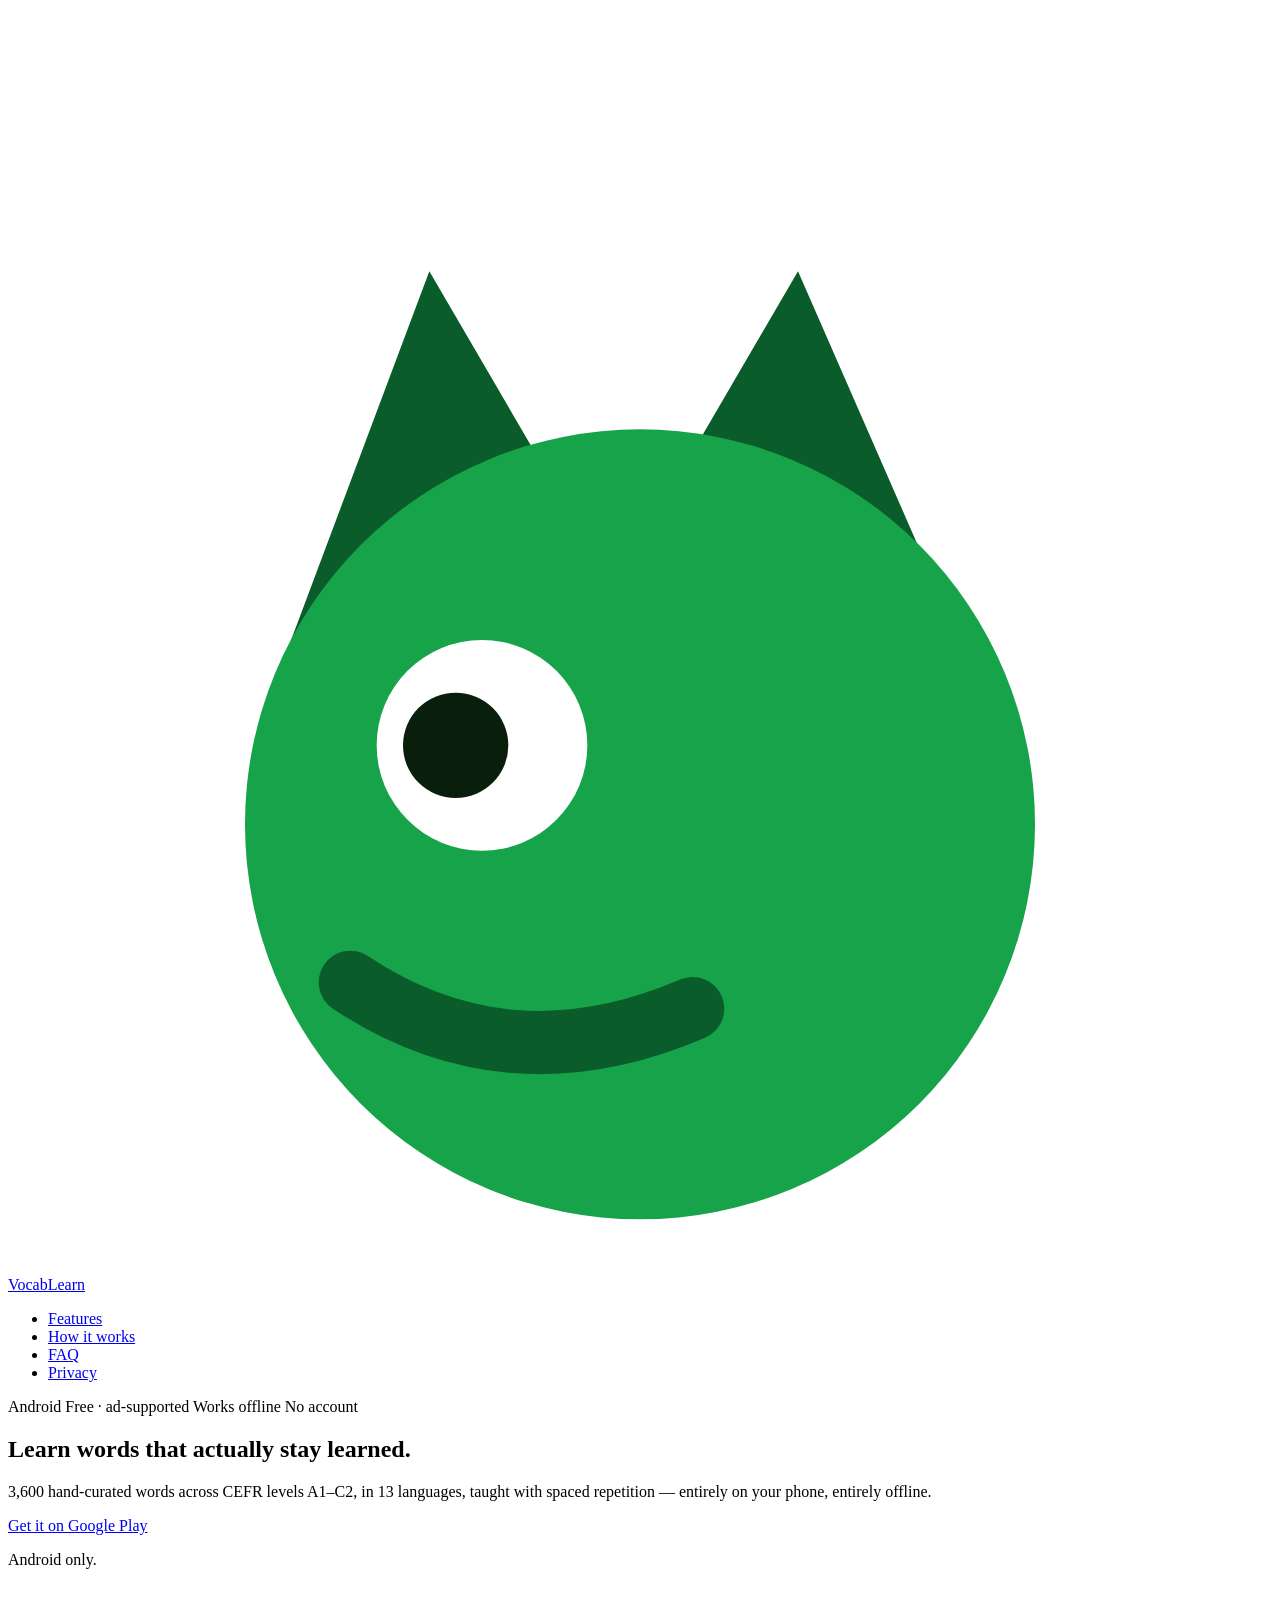
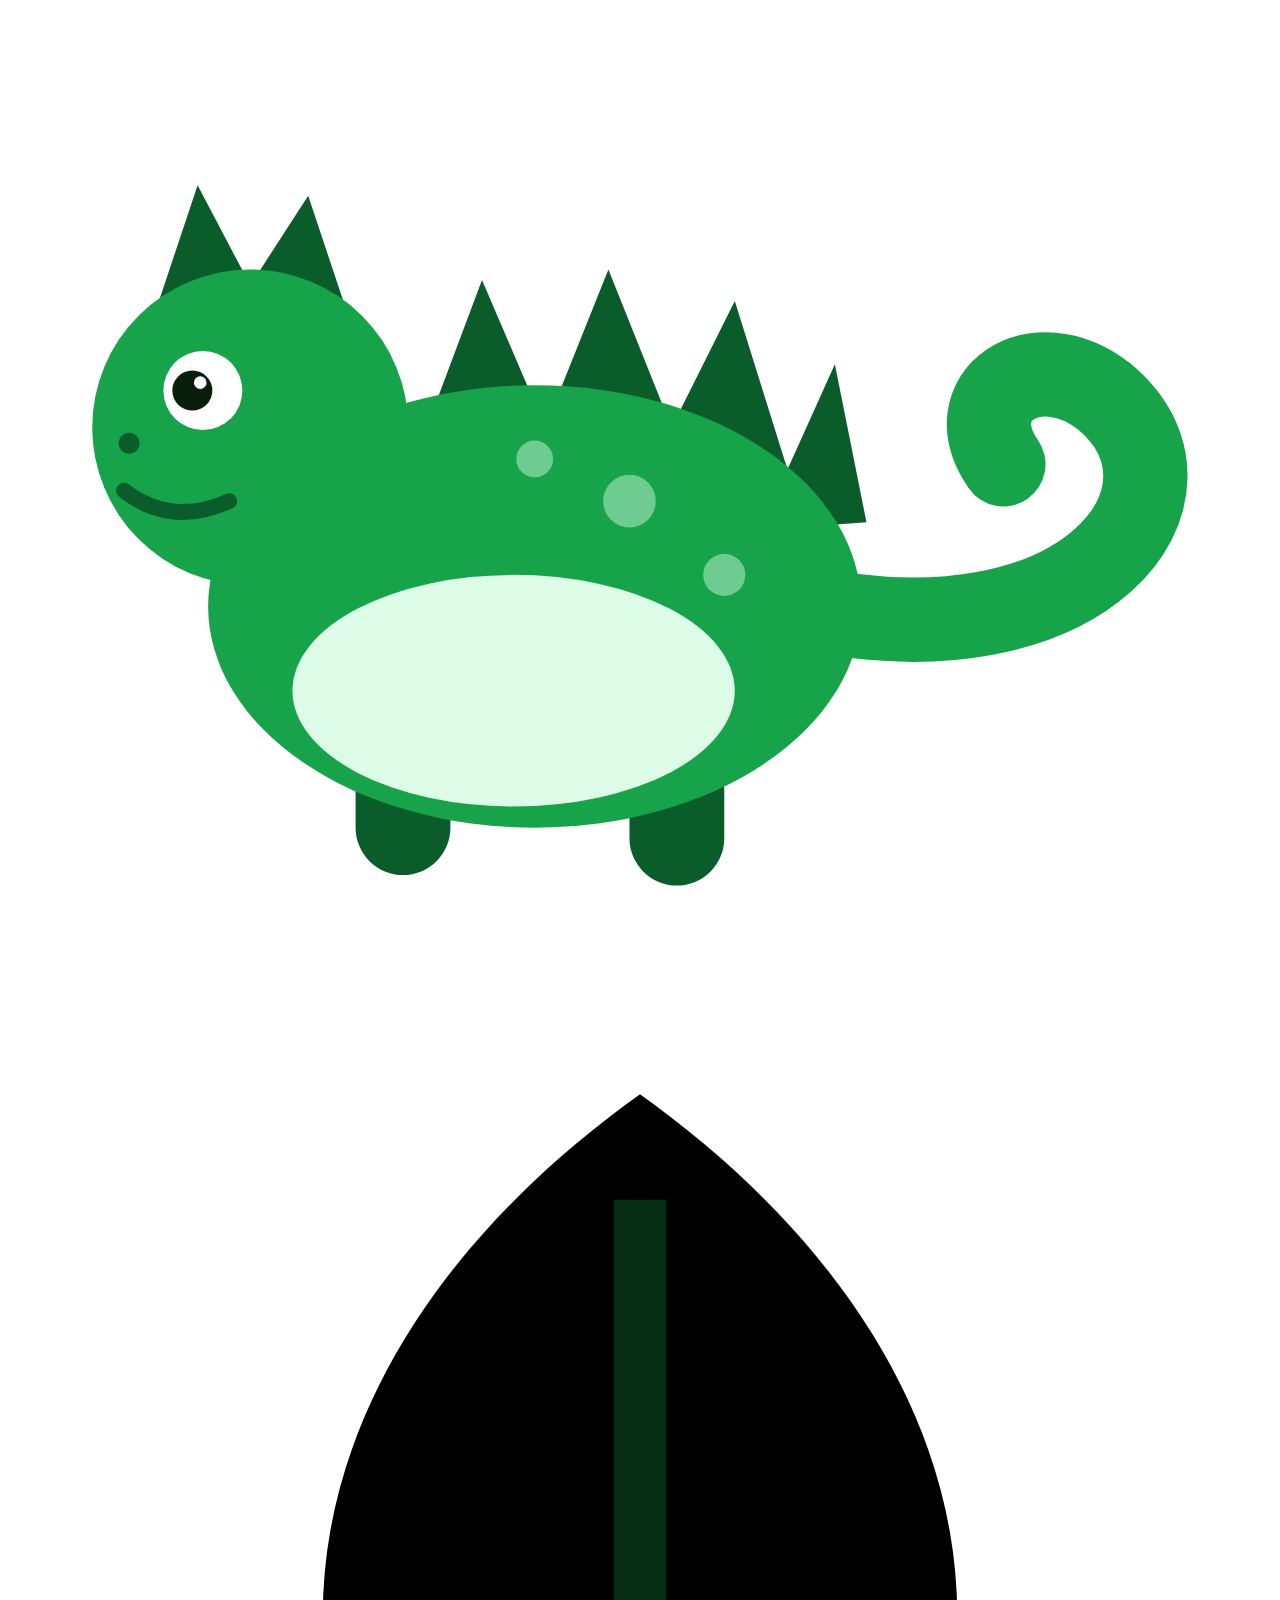
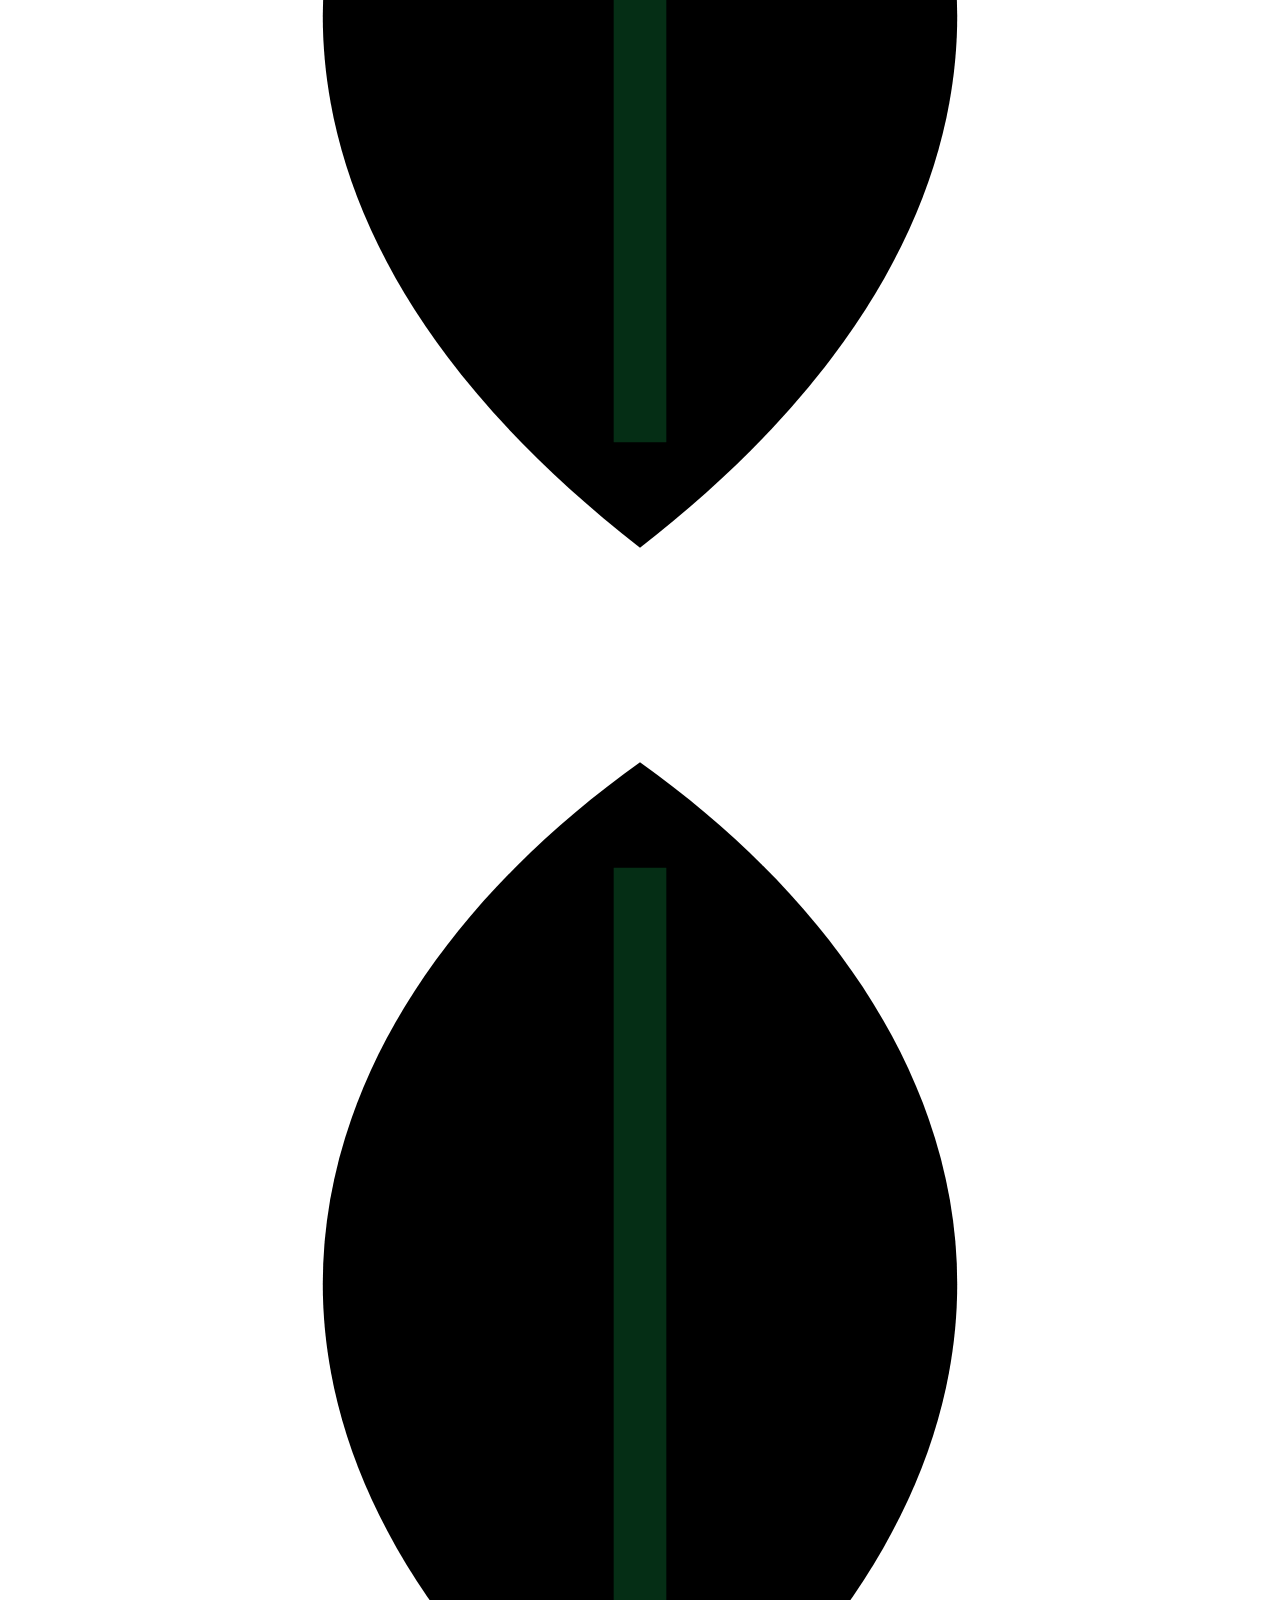
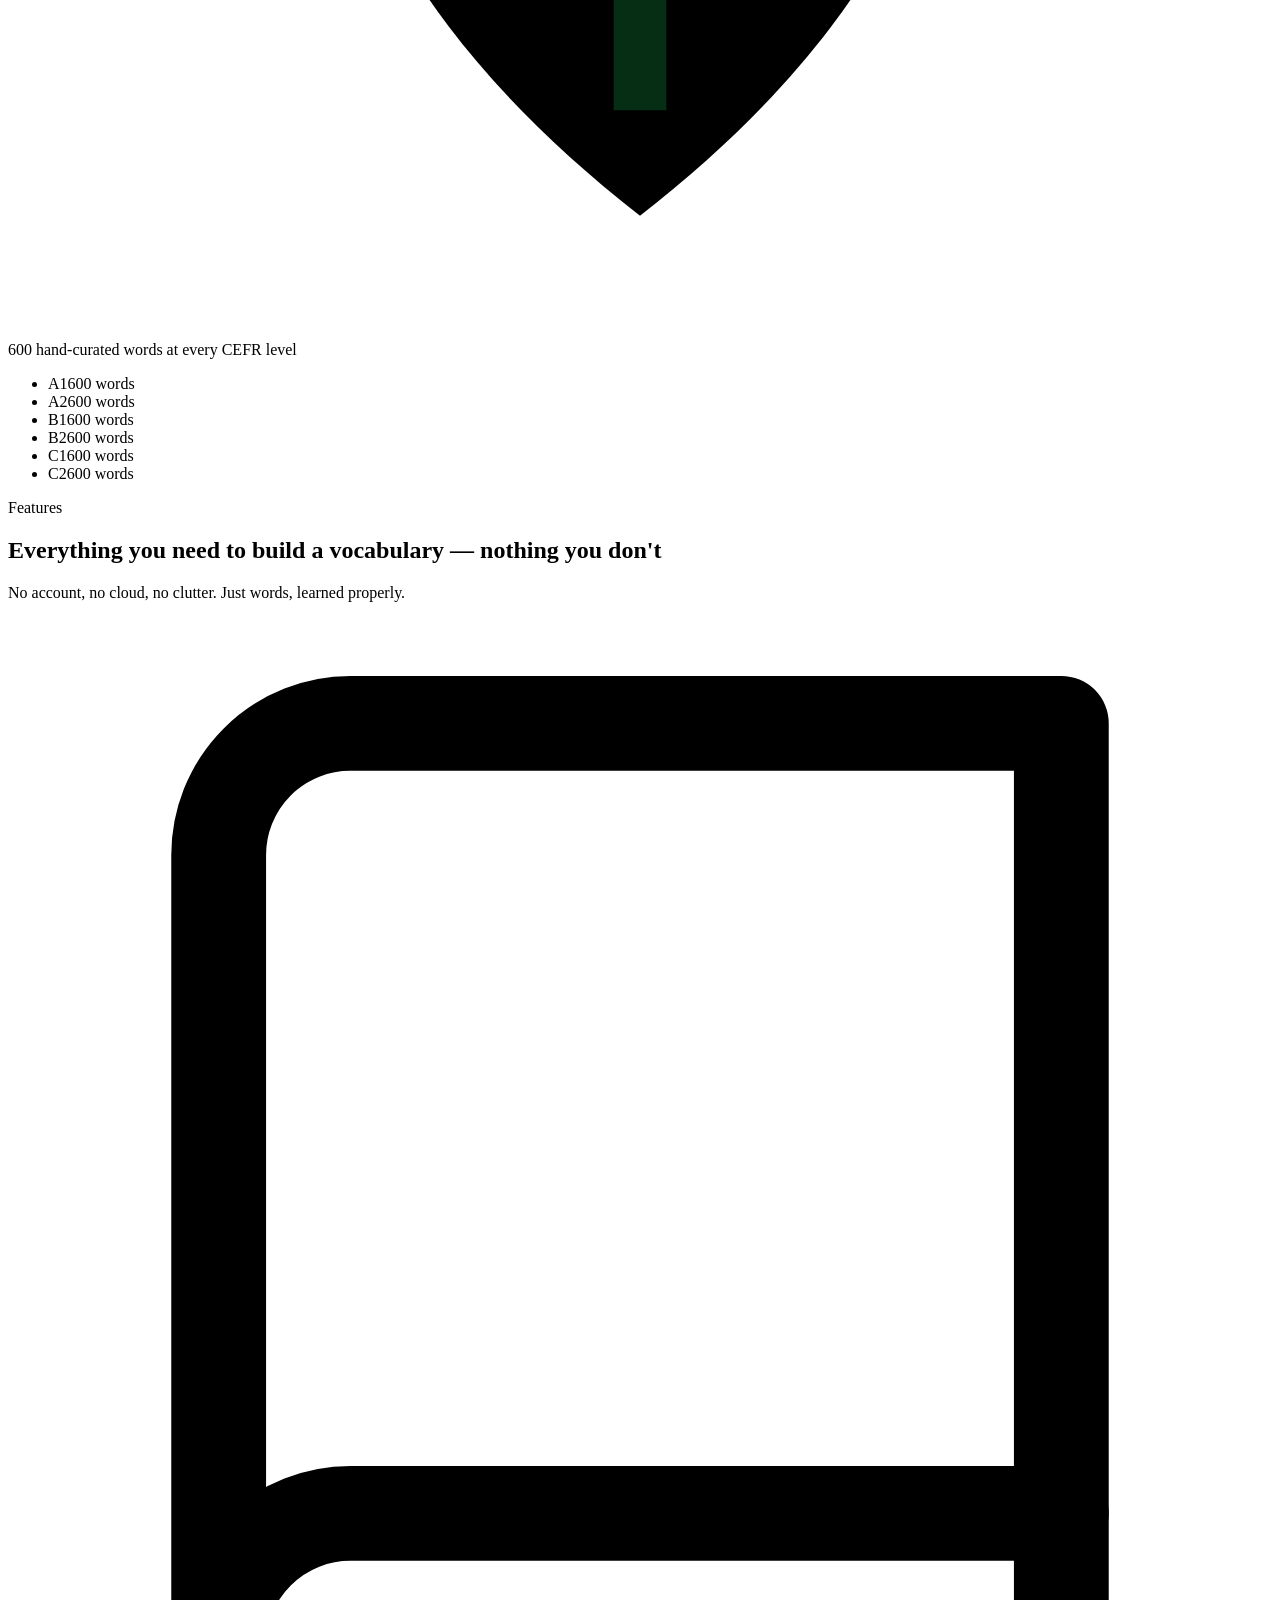
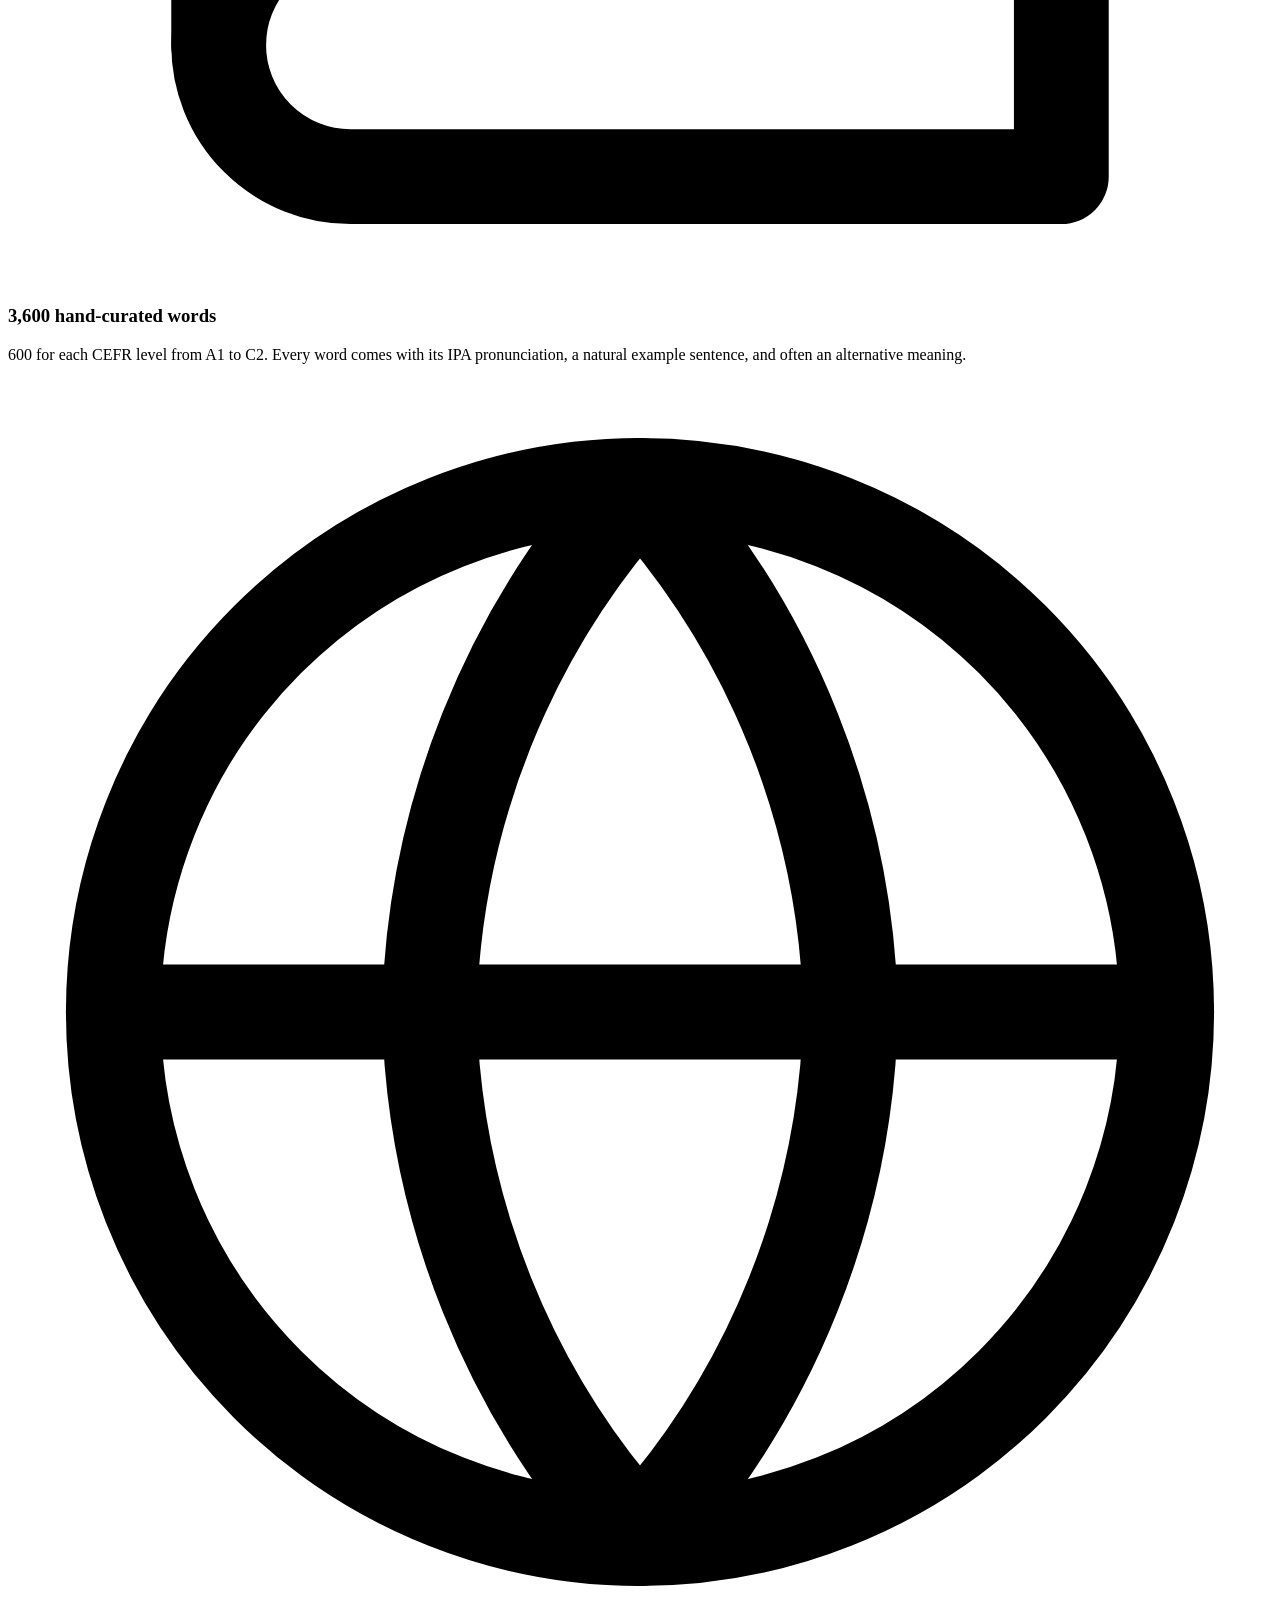
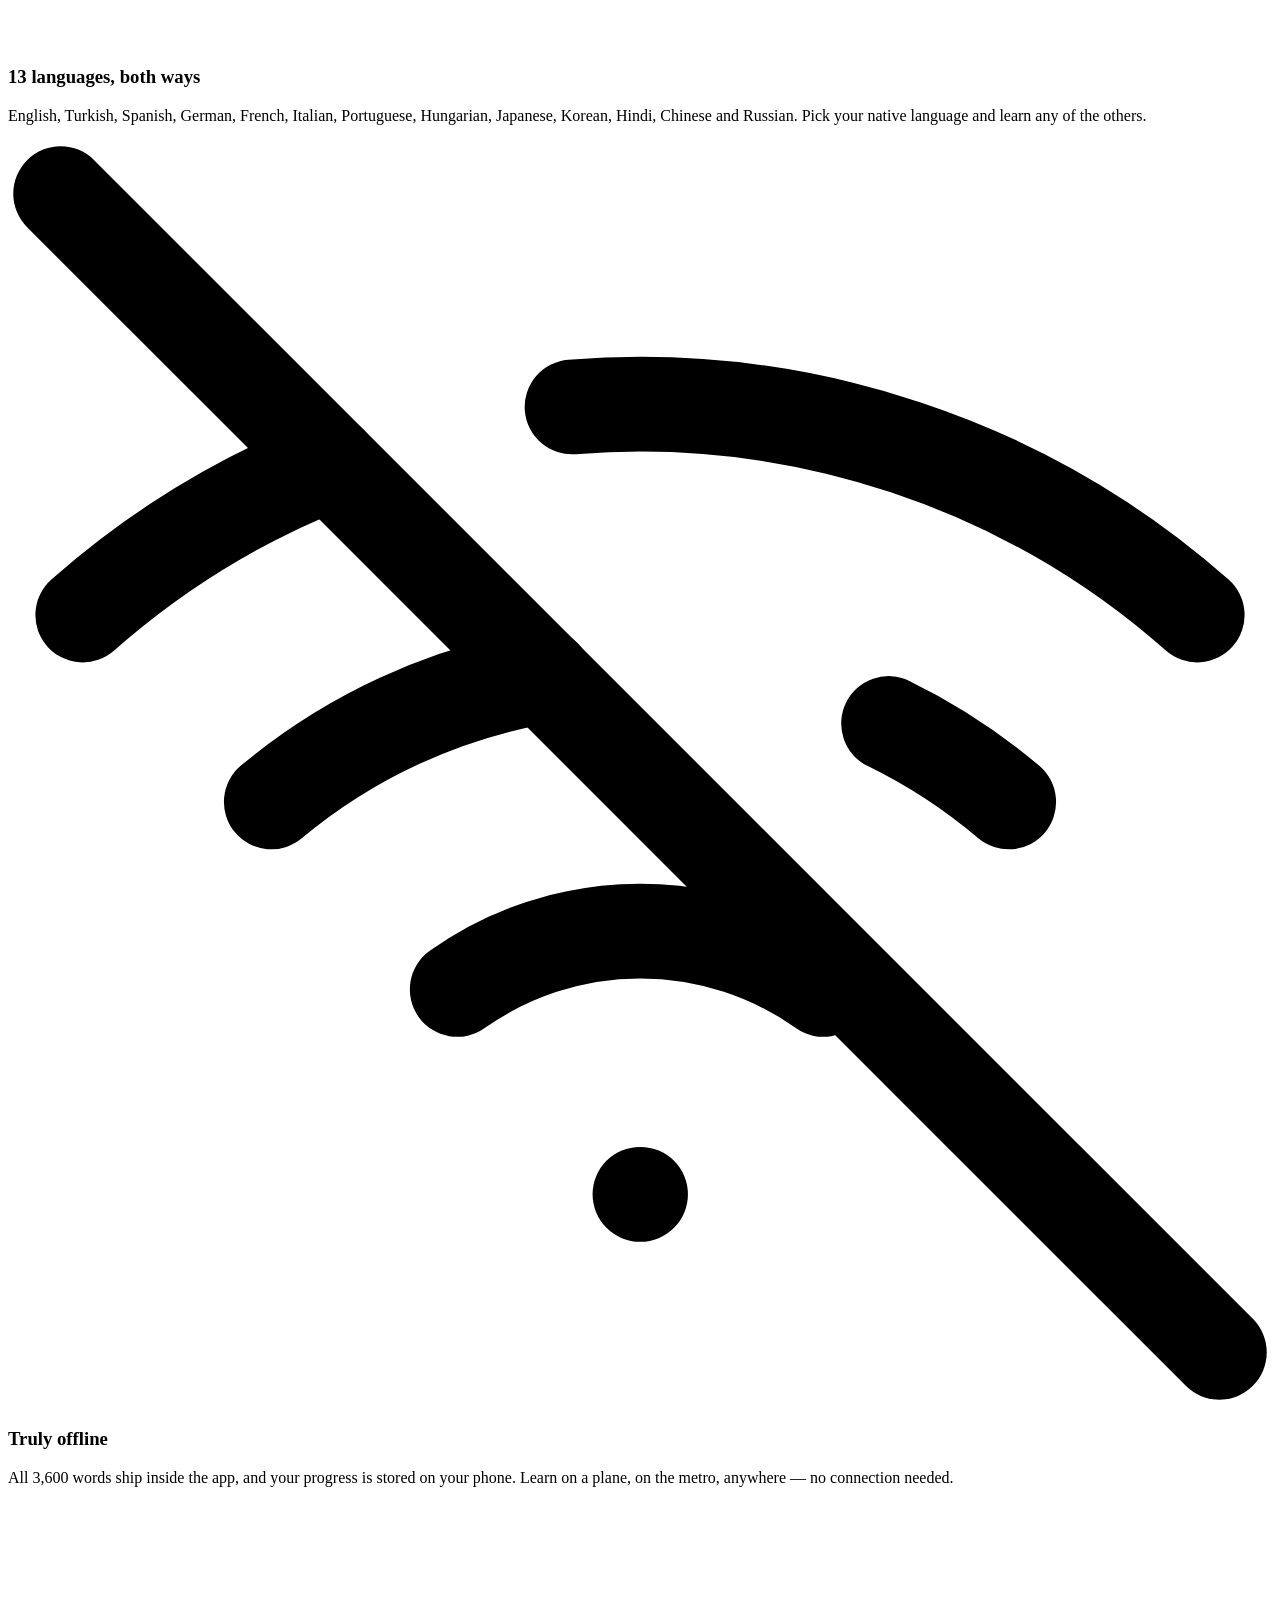
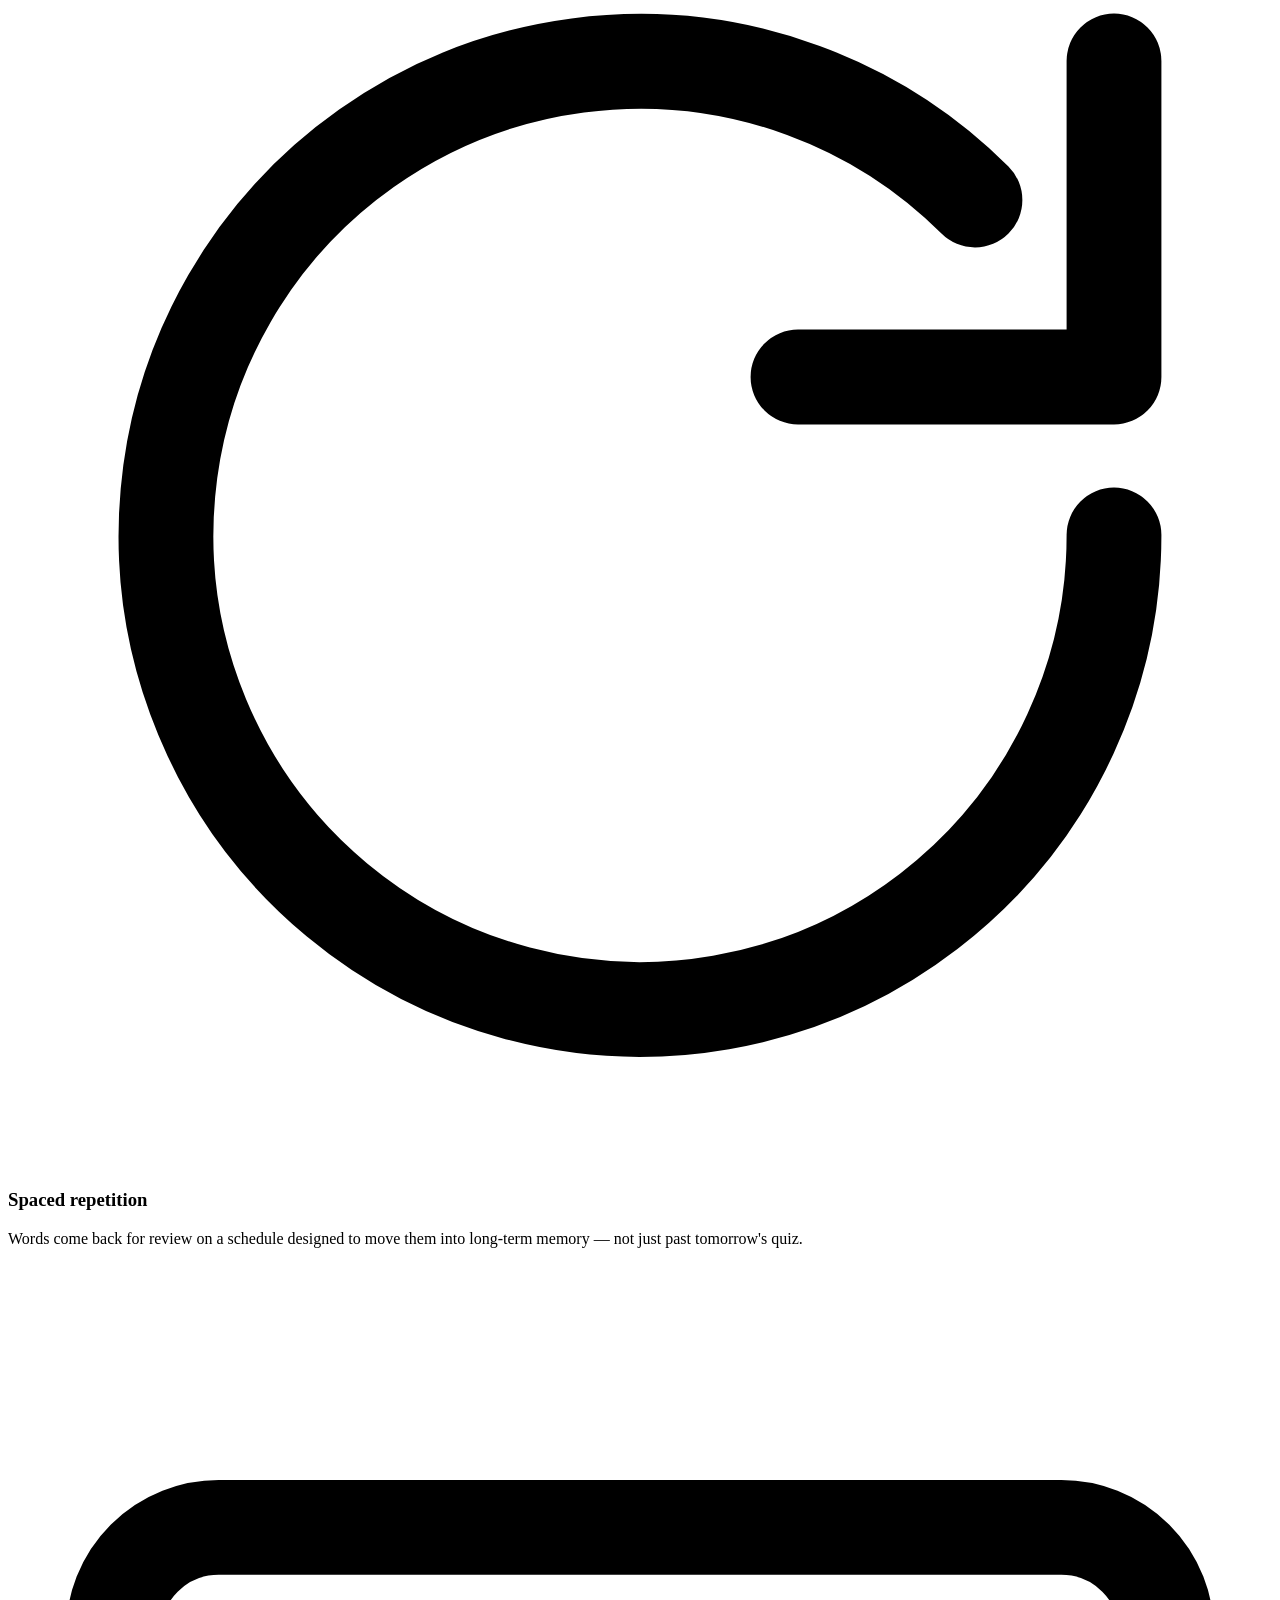
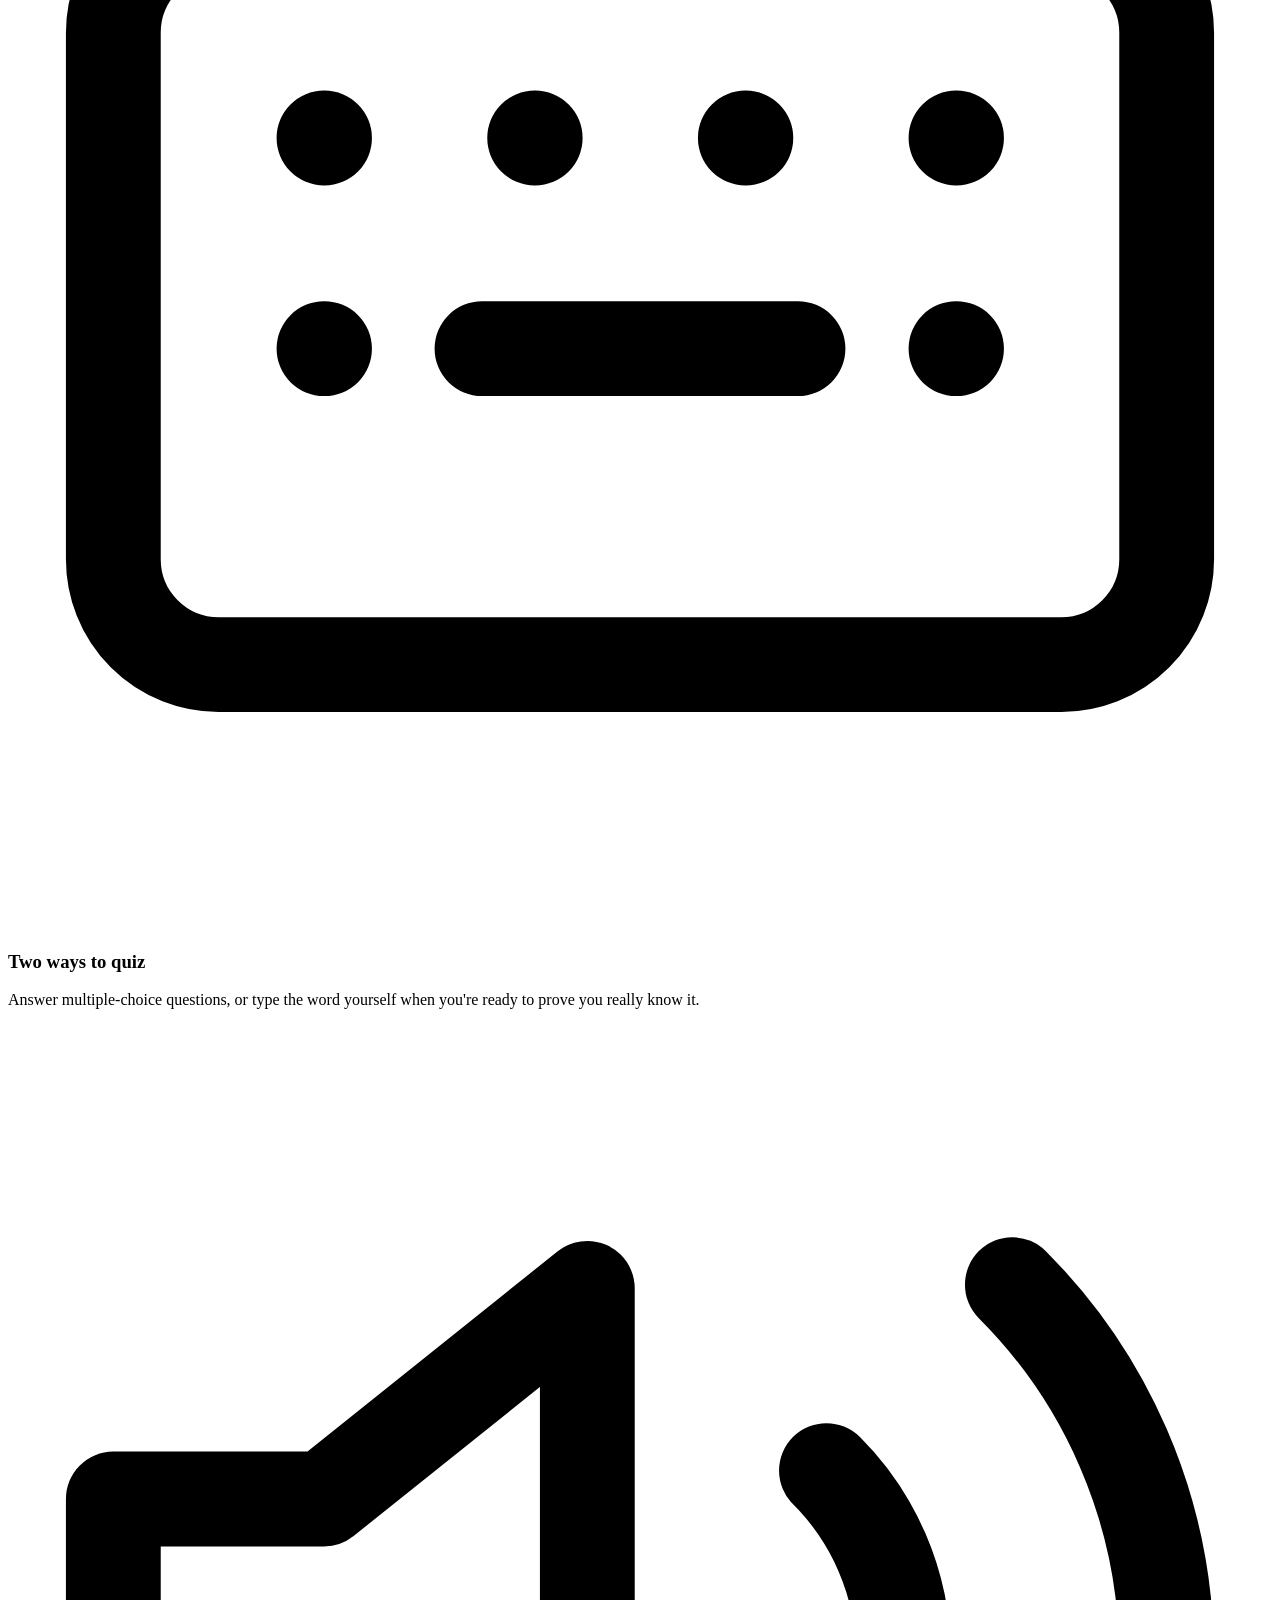
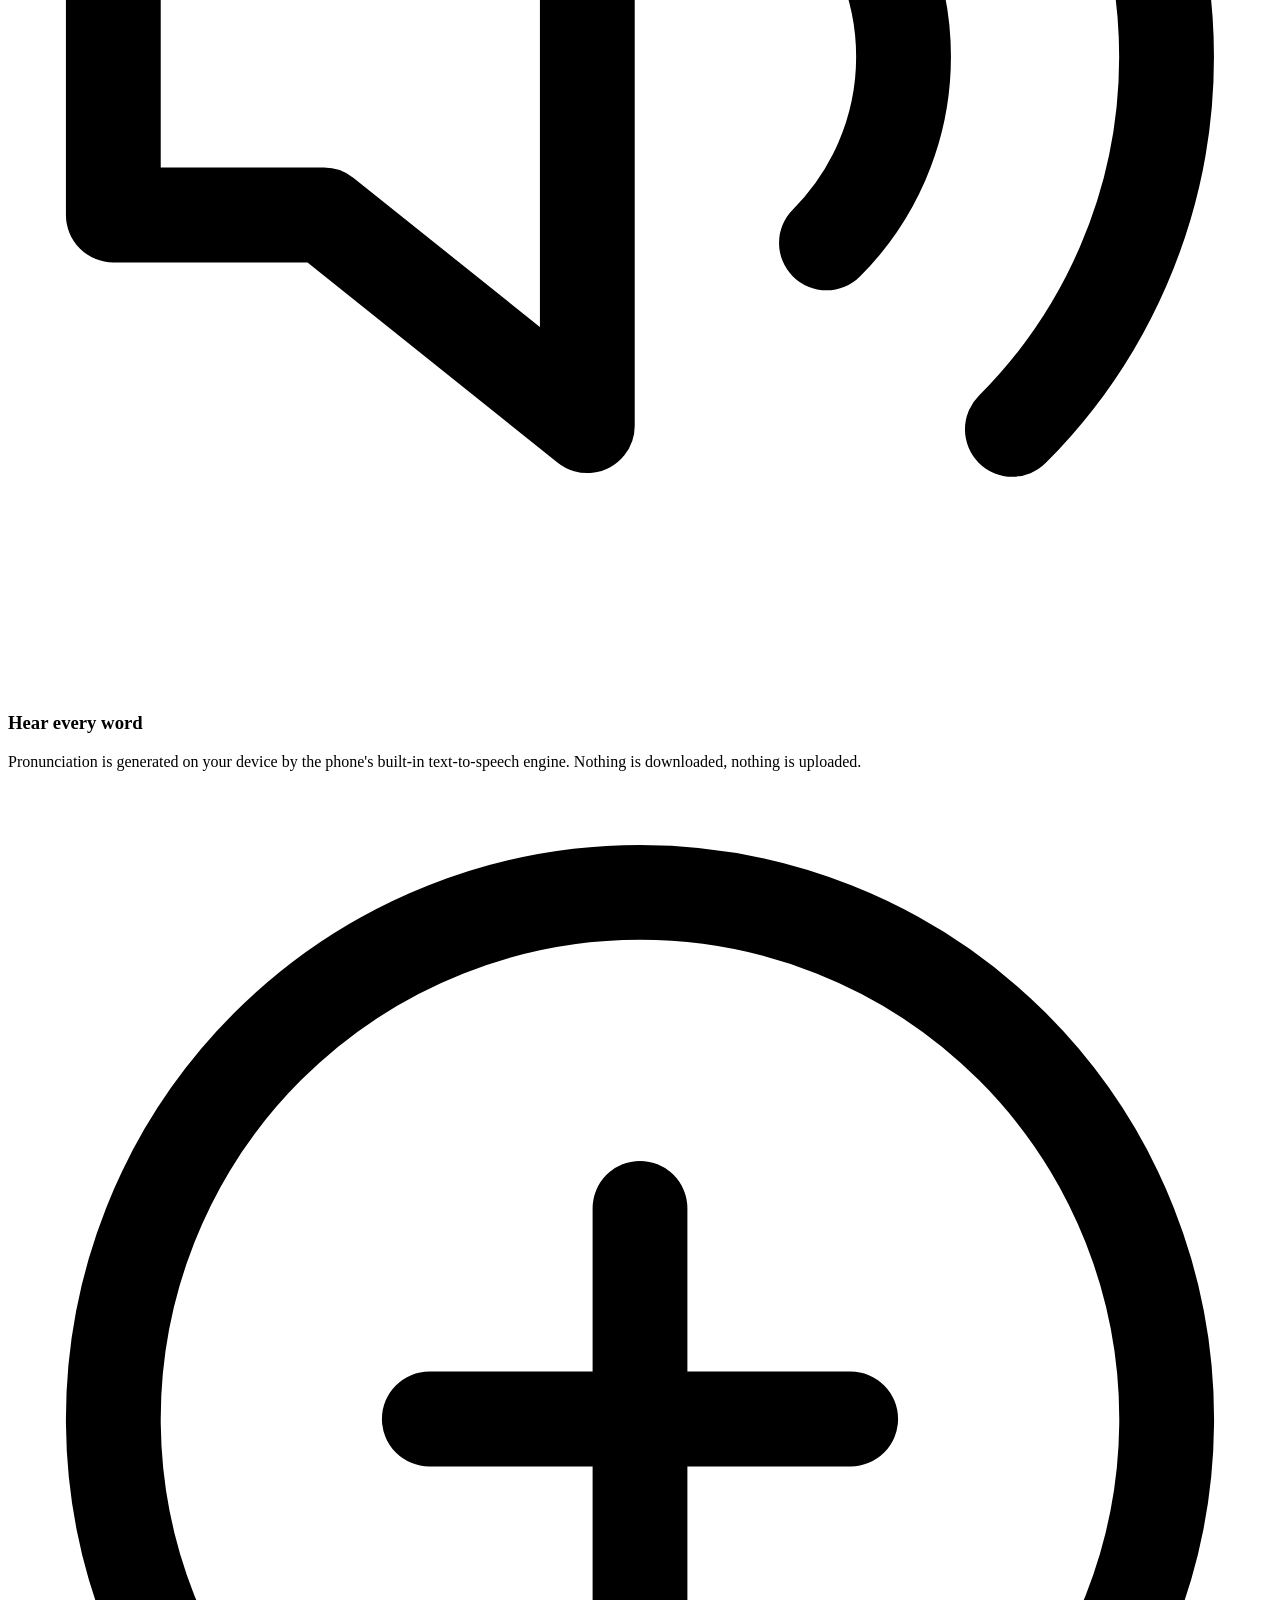
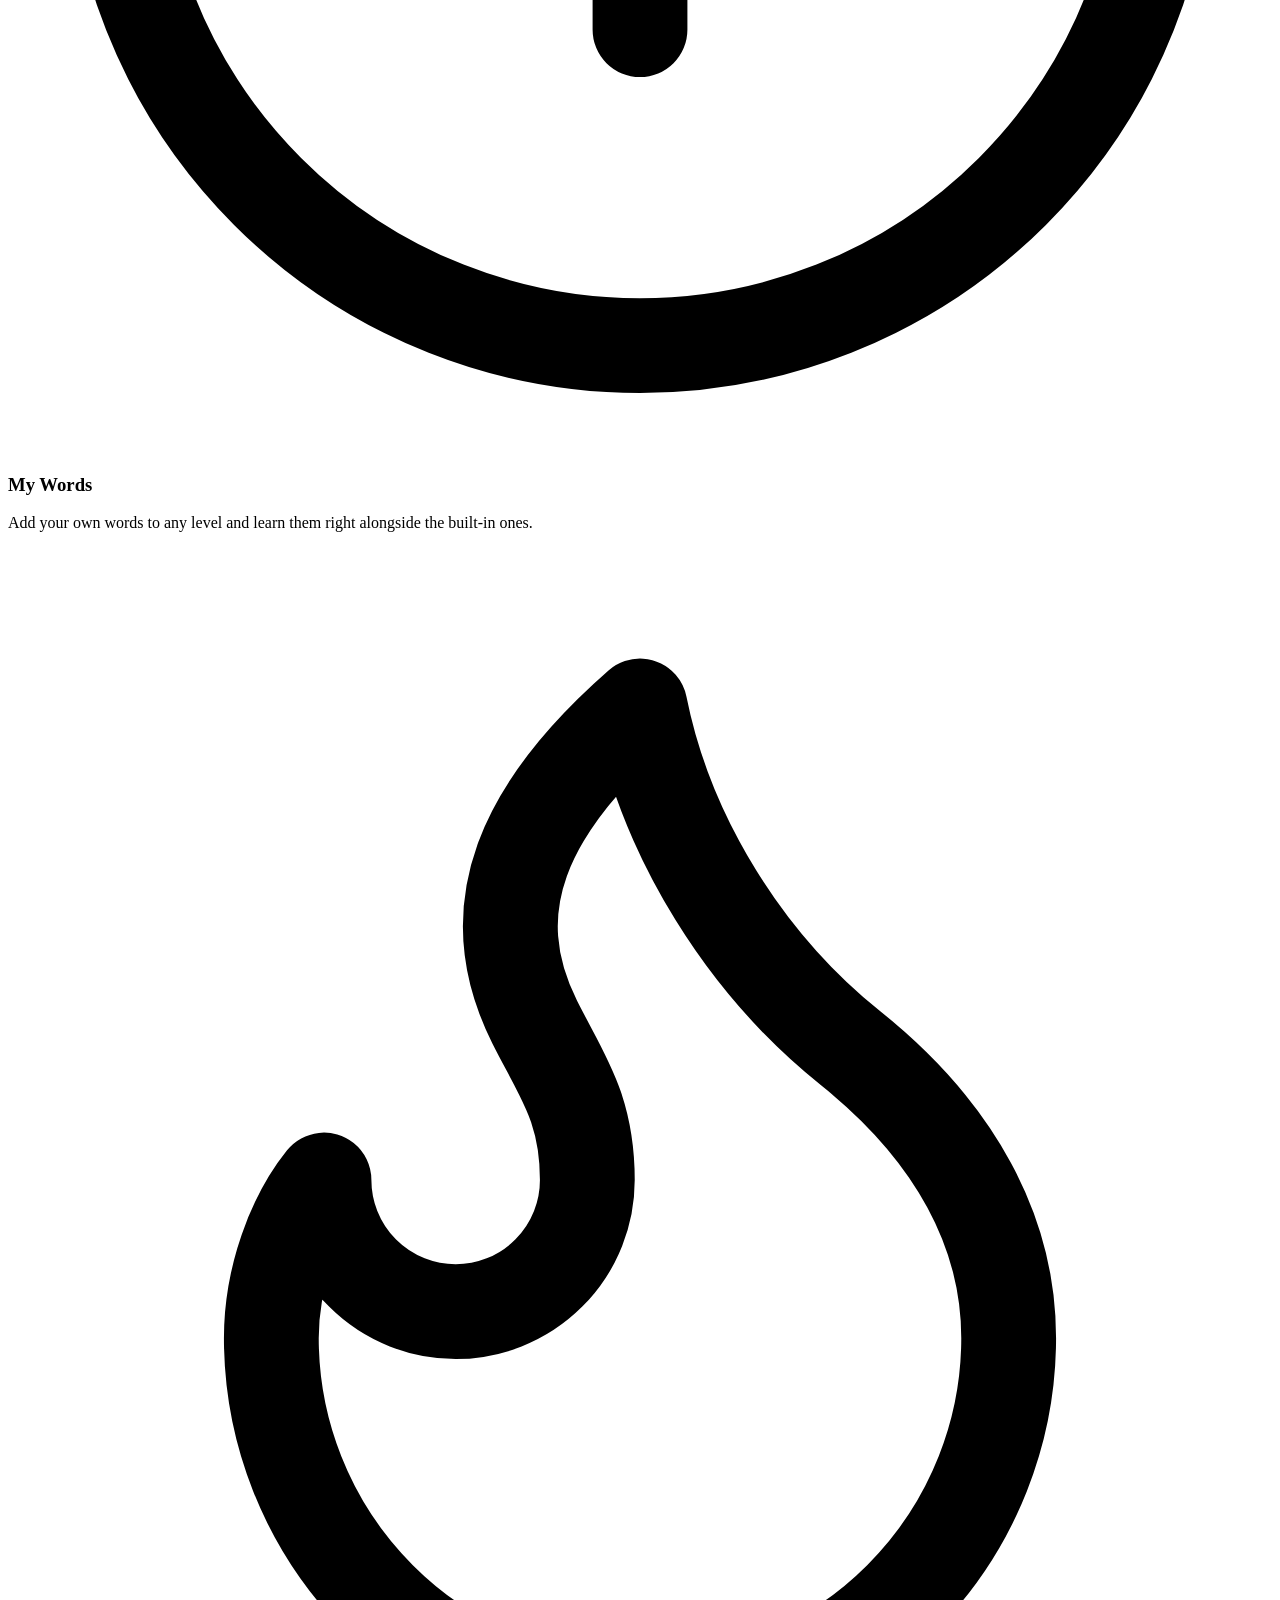
==== commit 3f53a467: "Rename index (1).html to index.html" ====
--- a/index.html
+++ b/index.html
@@ -59,12 +59,8 @@
             <h1 class="promise">Learn words that actually stay learned.</h1>
             <p class="support">3,600 hand-curated words across CEFR levels A1–C2, in 13 languages, taught with spaced repetition — entirely on your phone, entirely offline.</p>
             <div class="hero-cta">
-              <!-- OWNER: when the app goes live, replace href="#" below with the
-                   real Google Play URL, change the text to "Get it on Google Play",
-                   swap class "btn-soon" for "btn-primary", and remove aria-disabled. -->
-              <a class="btn btn-soon" href="#" aria-disabled="true" role="button">
-                <span class="dot" aria-hidden="true"></span>
-                Coming soon to Google Play
+              <a class="btn btn-primary" href="https://play.google.com/store/apps/details?id=com.seninadi.kelimeogren" target="_blank" rel="noopener">
+                Get it on Google Play
               </a>
               <p class="hero-note">Android only.</p>
             </div>
@@ -345,11 +341,8 @@
             <h2>Your next 3,600 words are waiting.</h2>
             <p>Free on Android. Offline from day one. No account, ever.</p>
           </div>
-          <!-- OWNER: when the app goes live, replace href="#" with the real
-               Google Play URL and update the button text/state as in the hero. -->
-          <a class="btn btn-soon" href="#" aria-disabled="true" role="button">
-            <span class="dot" aria-hidden="true"></span>
-            Coming soon to Google Play
+          <a class="btn btn-primary" href="https://play.google.com/store/apps/details?id=com.seninadi.kelimeogren" target="_blank" rel="noopener">
+            Get it on Google Play
           </a>
         </div>
       </div>
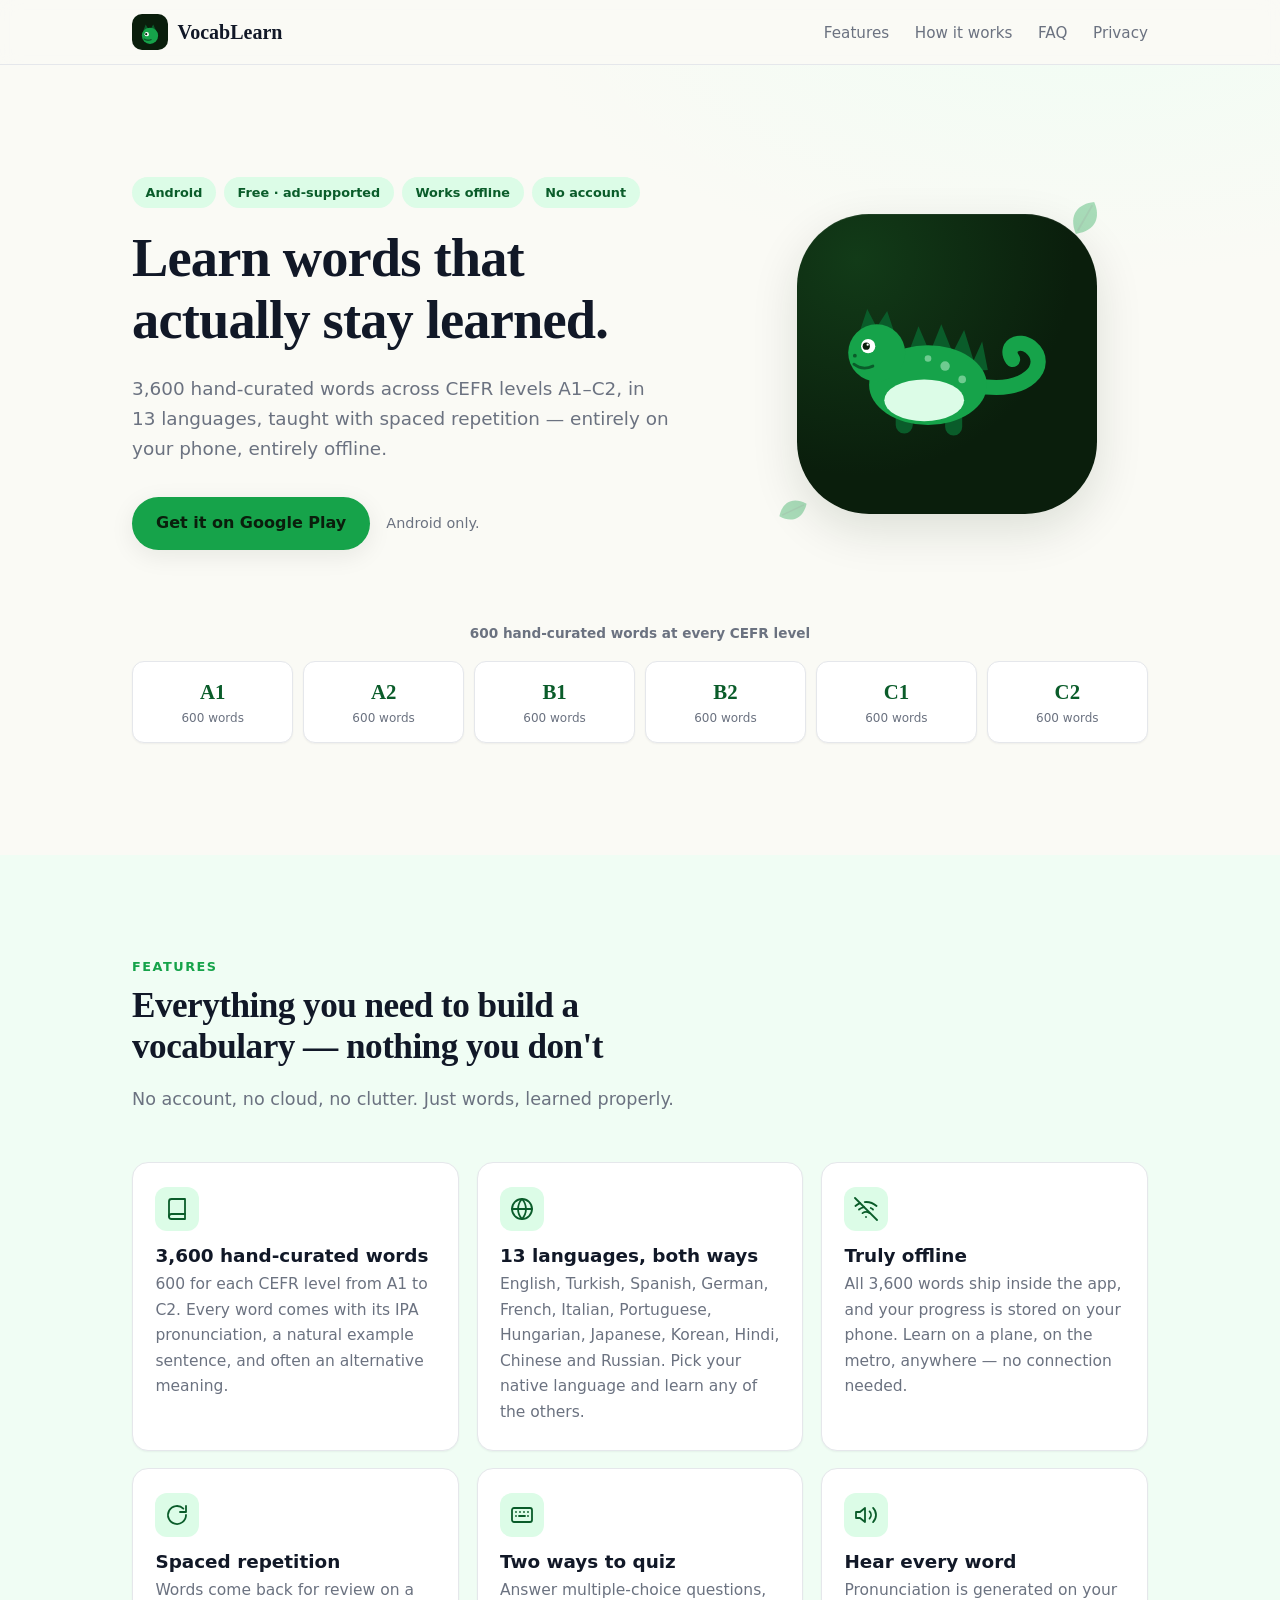
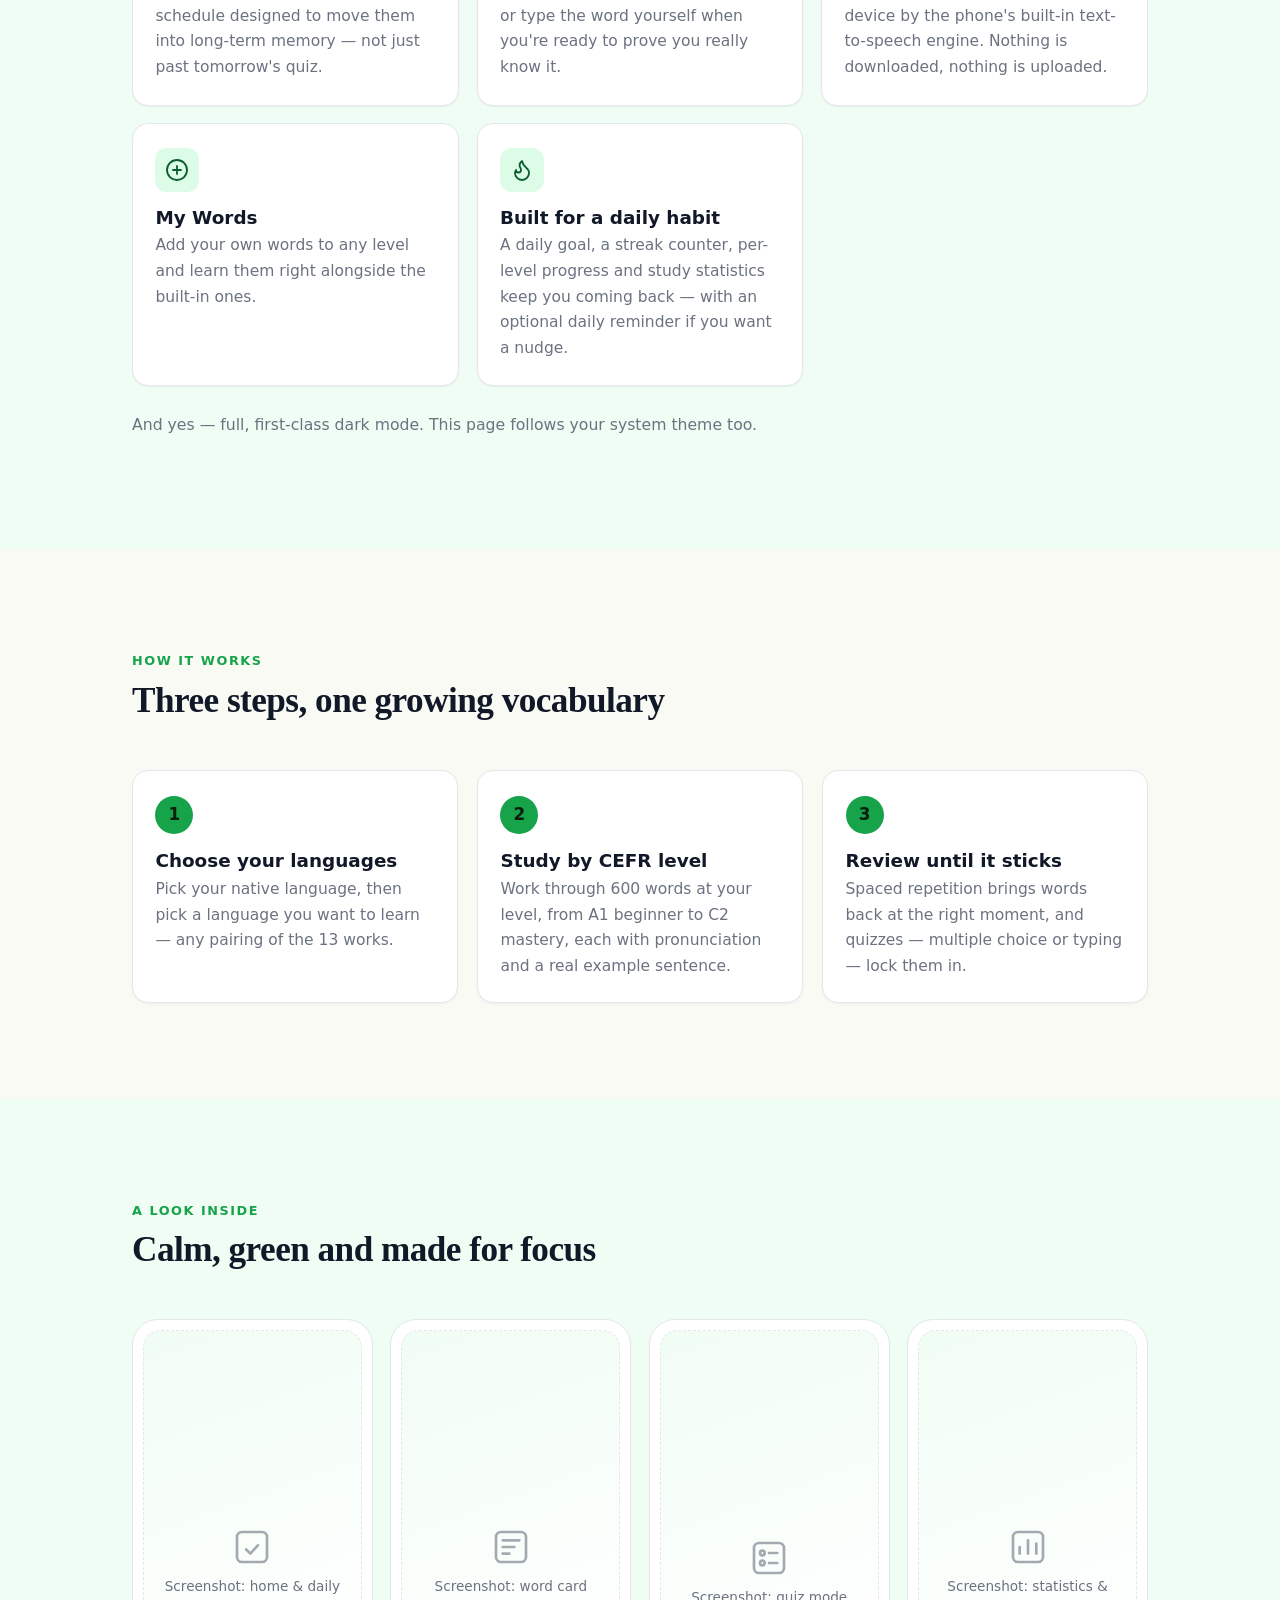
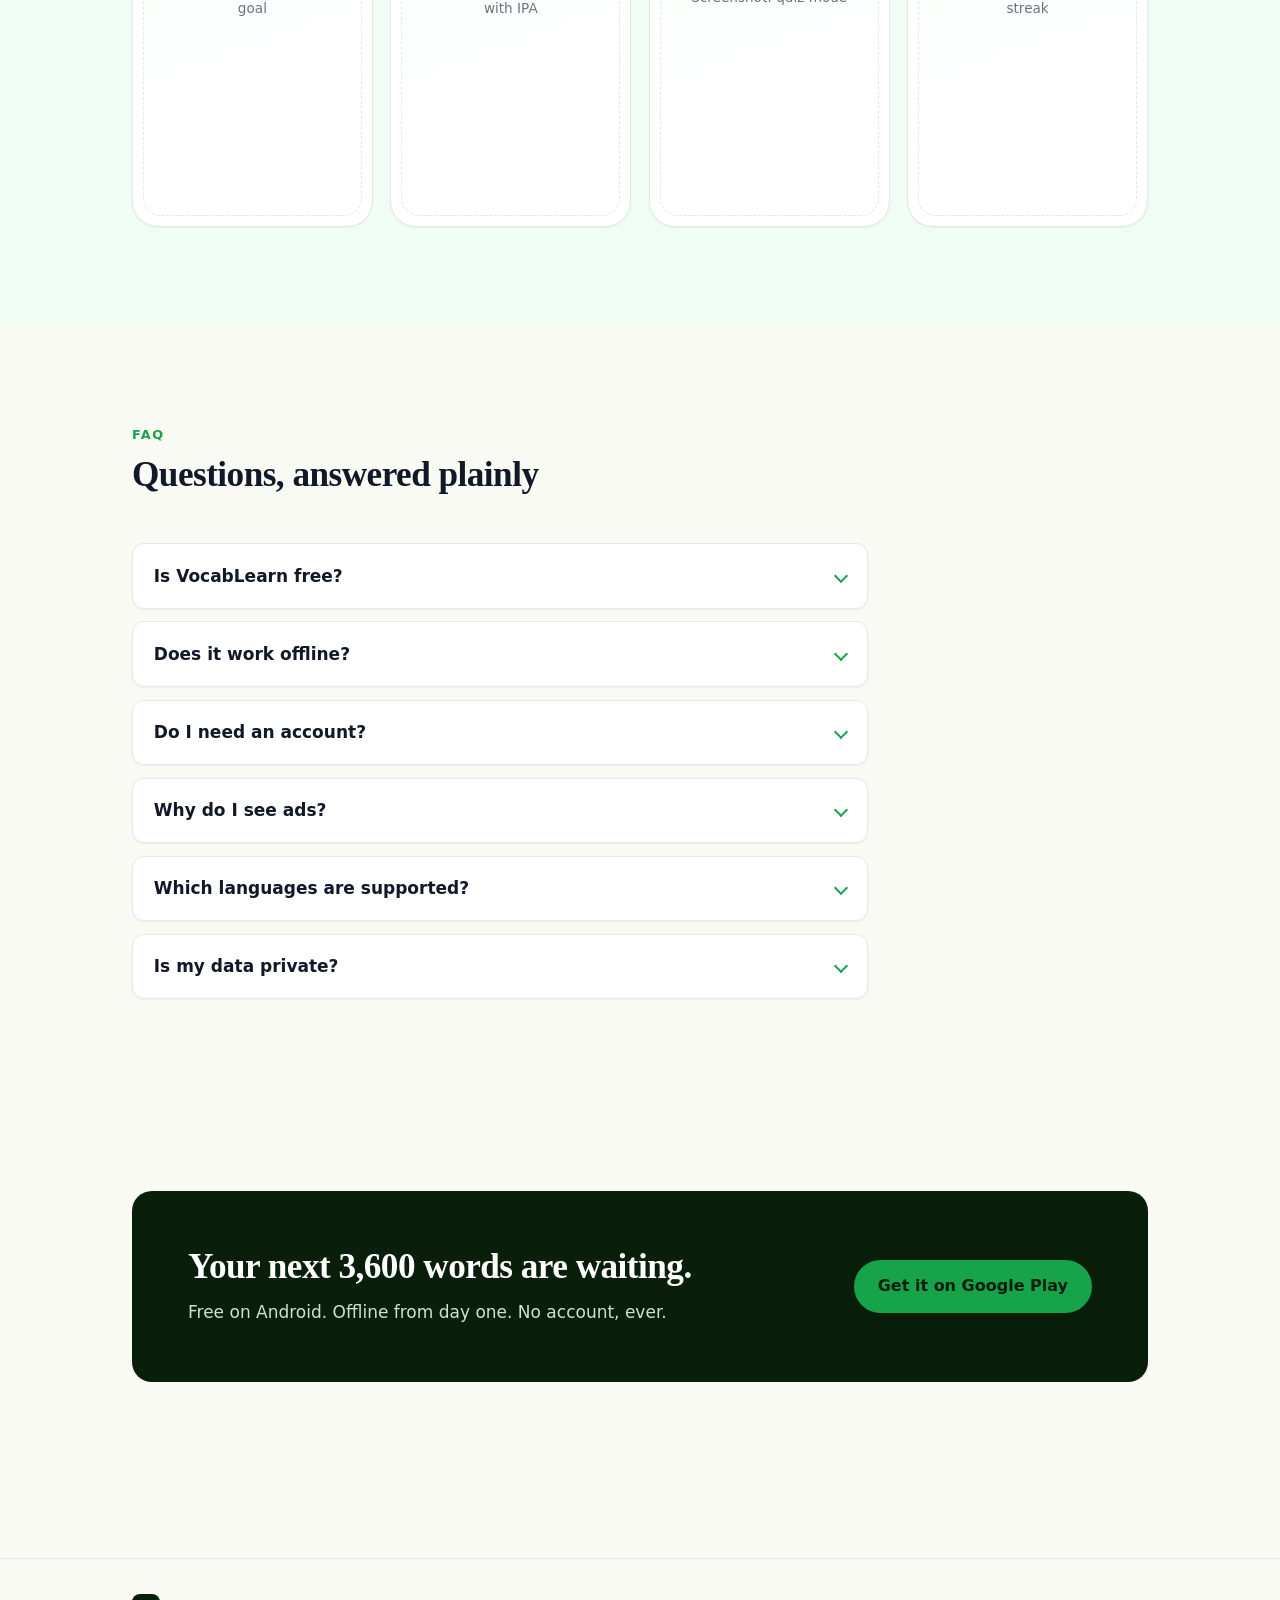
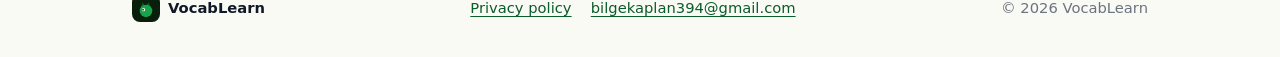
==== commit 5b07ec00: "Update privacy information in FAQ section" ====
--- a/index.html
+++ b/index.html
@@ -326,7 +326,7 @@
           <details class="faq-item reveal">
             <summary>Is my data private?</summary>
             <div class="answer">
-              <p>Your learning data never leaves your phone. We run no servers, collect no personal information and use no analytics. The full details are in our <a href="privacy.html">privacy policy</a>.</p>
+              <p>Your learning data — the words you add, your progress and settings — stays on your phone, and you never create an account. The app uses Google services (AdMob for ads, and Firebase Analytics and Crashlytics for usage insights and crash reports), which process some device data on Google's side. We don't sell your data. The full details are in our <a href="privacy.html">privacy policy</a>.</p>
             </div>
           </details>
         </div>
--- a/styles.css
+++ b/styles.css
@@ -0,0 +1,691 @@
+/* ============================================================
+   VocabLearn — shared stylesheet (index.html + privacy.html)
+   No external assets. System fonts only.
+   ============================================================ */
+
+/* ---------- Design tokens ---------- */
+:root {
+  /* Brand */
+  --green:        #16A34A;
+  --green-dark:   #0A5C2A;
+  --green-pale:   #DCFCE7;
+  --green-wash:   #F0FDF4;
+  --forest:       #0A1E0C;
+
+  /* Surfaces & text (light) */
+  --bg:           #FAFAF5;
+  --surface:      #FFFFFF;
+  --text:         #111827;
+  --muted:        #6B7280;
+  --border:       #E5E7EB;
+
+  /* Derived */
+  --shadow-sm:    0 1px 2px rgba(17, 24, 39, 0.05);
+  --shadow-md:    0 6px 24px rgba(10, 30, 12, 0.08);
+  --shadow-lg:    0 16px 48px rgba(10, 30, 12, 0.12);
+  --tint:         var(--green-wash);
+  --chip:         var(--green-pale);
+
+  /* Type */
+  --font-display: Charter, "Bitstream Charter", "Iowan Old Style",
+                  Georgia, Cambria, "Times New Roman", serif;
+  --font-body:    system-ui, -apple-system, "Segoe UI", Roboto,
+                  "Helvetica Neue", Arial, sans-serif;
+
+  /* Motion */
+  --ease-out:     cubic-bezier(0, 0, 0.2, 1);
+  --ease-spring:  cubic-bezier(0.34, 1.56, 0.64, 1);
+
+  /* Layout */
+  --radius:       16px;
+  --radius-sm:    12px;
+  --radius-lg:    20px;
+  --max-w:        1080px;
+}
+
+@media (prefers-color-scheme: dark) {
+  :root {
+    --bg:        #0E1512;
+    --surface:   #17201C;
+    --text:      #ECF1ED;
+    --muted:     #8A968E;
+    --border:    #2A352F;
+    --tint:      #14201A;
+    --chip:      #123B22;
+    --shadow-sm: 0 1px 2px rgba(0, 0, 0, 0.4);
+    --shadow-md: 0 6px 24px rgba(0, 0, 0, 0.45);
+    --shadow-lg: 0 16px 48px rgba(0, 0, 0, 0.55);
+  }
+}
+
+/* ---------- Base ---------- */
+*, *::before, *::after { box-sizing: border-box; }
+
+html {
+  scroll-behavior: smooth;
+  -webkit-text-size-adjust: 100%;
+}
+
+body {
+  margin: 0;
+  font-family: var(--font-body);
+  font-size: 1.0625rem;
+  line-height: 1.65;
+  color: var(--text);
+  background: var(--bg);
+  overflow-x: hidden;
+}
+
+img, svg { display: block; max-width: 100%; }
+
+h1, h2, h3 {
+  font-family: var(--font-display);
+  font-weight: 700;
+  line-height: 1.15;
+  letter-spacing: -0.015em;
+  margin: 0 0 0.5em;
+  text-wrap: balance;
+}
+
+h1 { font-size: clamp(2.2rem, 5.5vw, 3.4rem); }
+h2 { font-size: clamp(1.6rem, 3.5vw, 2.2rem); }
+h3 { font-size: 1.15rem; font-family: var(--font-body); font-weight: 650; letter-spacing: 0; }
+
+p { margin: 0 0 1em; }
+
+a {
+  color: var(--green-dark);
+  text-decoration-thickness: 1px;
+  text-underline-offset: 3px;
+}
+@media (prefers-color-scheme: dark) {
+  a { color: #4ADE80; }
+}
+a:hover { color: var(--green); }
+
+:focus-visible {
+  outline: 3px solid var(--green);
+  outline-offset: 3px;
+  border-radius: 4px;
+}
+
+::selection { background: var(--green-pale); color: var(--forest); }
+
+.container {
+  max-width: var(--max-w);
+  margin-inline: auto;
+  padding-inline: clamp(1.1rem, 4vw, 2rem);
+}
+
+.section { padding-block: clamp(3.5rem, 8vw, 6rem); }
+
+.section-head {
+  max-width: 40rem;
+  margin-bottom: clamp(2rem, 5vw, 3rem);
+}
+
+.eyebrow {
+  display: inline-block;
+  font-size: 0.8rem;
+  font-weight: 700;
+  letter-spacing: 0.12em;
+  text-transform: uppercase;
+  color: var(--green);
+  margin-bottom: 0.6rem;
+}
+
+.lead { color: var(--muted); font-size: 1.1rem; }
+
+/* ---------- Header ---------- */
+.site-header {
+  position: sticky;
+  top: 0;
+  z-index: 50;
+  background: color-mix(in srgb, var(--bg) 85%, transparent);
+  backdrop-filter: blur(10px);
+  -webkit-backdrop-filter: blur(10px);
+  border-bottom: 1px solid var(--border);
+}
+
+.nav {
+  display: flex;
+  align-items: center;
+  justify-content: space-between;
+  gap: 1rem;
+  min-height: 64px;
+}
+
+.brand {
+  display: inline-flex;
+  align-items: center;
+  gap: 0.6rem;
+  font-family: var(--font-display);
+  font-weight: 700;
+  font-size: 1.25rem;
+  color: var(--text);
+  text-decoration: none;
+}
+.brand:hover { color: var(--text); }
+
+.brand-mark {
+  width: 36px;
+  height: 36px;
+  border-radius: 10px;
+  background: var(--forest);
+  display: grid;
+  place-items: center;
+  flex-shrink: 0;
+}
+.brand-mark svg { width: 26px; height: 26px; }
+
+.nav-links {
+  display: flex;
+  align-items: center;
+  gap: clamp(0.8rem, 2.5vw, 1.6rem);
+  list-style: none;
+  margin: 0;
+  padding: 0;
+}
+.nav-links a {
+  color: var(--muted);
+  text-decoration: none;
+  font-size: 0.95rem;
+  font-weight: 500;
+  transition: color 150ms var(--ease-out);
+}
+.nav-links a:hover { color: var(--text); }
+
+@media (max-width: 640px) {
+  .nav-links li.hide-sm { display: none; }
+}
+
+/* ---------- Buttons ---------- */
+.btn {
+  display: inline-flex;
+  align-items: center;
+  gap: 0.6rem;
+  padding: 0.85rem 1.5rem;
+  border-radius: 999px;
+  font-weight: 650;
+  font-size: 1rem;
+  text-decoration: none;
+  border: none;
+  cursor: pointer;
+  transition: transform 150ms var(--ease-out), box-shadow 150ms var(--ease-out);
+}
+
+.btn-primary {
+  background: var(--green);
+  color: var(--forest); /* AA contrast on brand green */
+  box-shadow: var(--shadow-md);
+}
+.btn-primary:hover {
+  color: var(--forest);
+  transform: translateY(-2px);
+  box-shadow: var(--shadow-lg);
+}
+.btn-primary:active { transform: translateY(0) scale(0.98); }
+
+/* ---------- Hero ---------- */
+.hero {
+  position: relative;
+  padding-block: clamp(3.5rem, 9vw, 7rem);
+  background:
+    radial-gradient(60rem 30rem at 85% -10%, var(--tint) 0%, transparent 60%),
+    var(--bg);
+}
+
+.hero-grid {
+  display: grid;
+  grid-template-columns: 1.15fr 0.85fr;
+  gap: clamp(2rem, 6vw, 4.5rem);
+  align-items: center;
+}
+@media (max-width: 820px) {
+  .hero-grid { grid-template-columns: 1fr; }
+}
+
+.hero-badges {
+  display: flex;
+  flex-wrap: wrap;
+  gap: 0.5rem;
+  margin-bottom: 1.2rem;
+}
+.badge {
+  font-size: 0.8rem;
+  font-weight: 600;
+  color: var(--green-dark);
+  background: var(--chip);
+  border-radius: 999px;
+  padding: 0.3rem 0.85rem;
+}
+@media (prefers-color-scheme: dark) {
+  .badge { color: var(--green-pale); }
+}
+
+.hero h1 { margin-bottom: 0.4em; }
+.hero .promise { max-width: 32ch; }
+.hero .support {
+  color: var(--muted);
+  font-size: 1.15rem;
+  max-width: 46ch;
+  margin-bottom: 2rem;
+}
+
+.hero-cta { display: flex; flex-wrap: wrap; align-items: center; gap: 1rem; }
+.hero-note { font-size: 0.9rem; color: var(--muted); margin: 0; }
+
+/* App icon panel */
+.hero-icon {
+  justify-self: center;
+  position: relative;
+}
+
+.app-icon {
+  width: clamp(200px, 28vw, 300px);
+  aspect-ratio: 1;
+  border-radius: 24%;
+  background:
+    radial-gradient(120% 120% at 20% 15%, #123B18 0%, var(--forest) 60%);
+  box-shadow: var(--shadow-lg), inset 0 1px 0 rgba(255,255,255,0.06);
+  display: grid;
+  place-items: center;
+  padding: 12%;
+}
+.app-icon svg { width: 100%; height: auto; }
+
+/* gentle idle sway for the iguana */
+.iguana-idle { animation: sway 6s ease-in-out infinite; transform-origin: 50% 90%; }
+@keyframes sway {
+  0%, 100% { transform: rotate(0deg); }
+  50%      { transform: rotate(-2.5deg); }
+}
+
+.leaf-accent {
+  position: absolute;
+  color: var(--green);
+  opacity: 0.35;
+  width: 44px;
+}
+.leaf-1 { top: -18px; right: -10px; transform: rotate(30deg); }
+.leaf-2 { bottom: -14px; left: -22px; transform: rotate(-115deg); width: 36px; }
+
+/* ---------- CEFR trail (signature element) ---------- */
+.cefr-trail {
+  margin-top: clamp(3rem, 7vw, 4.5rem);
+}
+.cefr-title {
+  font-size: 0.85rem;
+  font-weight: 600;
+  color: var(--muted);
+  text-align: center;
+  margin-bottom: 1rem;
+}
+.cefr-steps {
+  display: grid;
+  grid-template-columns: repeat(6, 1fr);
+  gap: 0.6rem;
+  list-style: none;
+  margin: 0;
+  padding: 0;
+}
+.cefr-steps li {
+  background: var(--surface);
+  border: 1px solid var(--border);
+  border-radius: var(--radius-sm);
+  text-align: center;
+  padding: 0.8rem 0.3rem;
+  box-shadow: var(--shadow-sm);
+  transition: transform 250ms var(--ease-spring), box-shadow 250ms var(--ease-out),
+              border-color 250ms var(--ease-out);
+}
+.cefr-steps li:hover {
+  transform: translateY(-4px);
+  border-color: var(--green);
+  box-shadow: var(--shadow-md);
+}
+.cefr-steps .lvl {
+  display: block;
+  font-family: var(--font-display);
+  font-weight: 700;
+  font-size: 1.3rem;
+  color: var(--green-dark);
+}
+@media (prefers-color-scheme: dark) {
+  .cefr-steps .lvl { color: #4ADE80; }
+}
+.cefr-steps .count {
+  display: block;
+  font-size: 0.75rem;
+  color: var(--muted);
+}
+@media (max-width: 560px) {
+  .cefr-steps { grid-template-columns: repeat(3, 1fr); }
+}
+
+/* ---------- Features ---------- */
+.features { background: var(--tint); }
+
+.feature-grid {
+  display: grid;
+  grid-template-columns: repeat(auto-fit, minmax(250px, 1fr));
+  gap: 1.1rem;
+}
+
+.feature-card {
+  background: var(--surface);
+  border: 1px solid var(--border);
+  border-radius: var(--radius);
+  padding: 1.5rem 1.4rem;
+  box-shadow: var(--shadow-sm);
+  transition: transform 250ms var(--ease-spring), box-shadow 250ms var(--ease-out);
+}
+.feature-card:hover {
+  transform: translateY(-5px);
+  box-shadow: var(--shadow-md);
+}
+.feature-card h3 { margin-top: 0.9rem; margin-bottom: 0.35rem; }
+.feature-card p { color: var(--muted); font-size: 0.97rem; margin: 0; }
+
+.feature-icon {
+  width: 44px;
+  height: 44px;
+  border-radius: 12px;
+  background: var(--chip);
+  color: var(--green-dark);
+  display: grid;
+  place-items: center;
+}
+@media (prefers-color-scheme: dark) {
+  .feature-icon { color: var(--green-pale); }
+}
+.feature-icon svg { width: 24px; height: 24px; }
+
+/* ---------- How it works ---------- */
+.steps {
+  display: grid;
+  grid-template-columns: repeat(3, 1fr);
+  gap: 1.2rem;
+  counter-reset: step;
+}
+@media (max-width: 760px) {
+  .steps { grid-template-columns: 1fr; }
+}
+
+.step {
+  position: relative;
+  background: var(--surface);
+  border: 1px solid var(--border);
+  border-radius: var(--radius);
+  padding: 1.6rem 1.4rem 1.4rem;
+  box-shadow: var(--shadow-sm);
+}
+.step::before {
+  counter-increment: step;
+  content: counter(step);
+  display: inline-grid;
+  place-items: center;
+  width: 38px;
+  height: 38px;
+  border-radius: 50%;
+  background: var(--green);
+  color: var(--forest); /* AA contrast on brand green */
+  font-weight: 700;
+  font-size: 1.05rem;
+  margin-bottom: 1rem;
+}
+.step h3 { margin-bottom: 0.35rem; }
+.step p { color: var(--muted); font-size: 0.97rem; margin: 0; }
+
+/* ---------- Screenshots ---------- */
+.shots { background: var(--tint); }
+
+.shot-strip {
+  display: grid;
+  grid-template-columns: repeat(4, 1fr);
+  gap: 1.1rem;
+}
+@media (max-width: 900px) { .shot-strip { grid-template-columns: repeat(2, 1fr); } }
+@media (max-width: 480px) { .shot-strip { grid-template-columns: 1fr; } }
+
+.phone {
+  aspect-ratio: 9 / 19;
+  border-radius: 26px;
+  border: 1.5px solid var(--border);
+  background: var(--surface);
+  box-shadow: var(--shadow-sm);
+  padding: 10px;
+  transition: transform 250ms var(--ease-spring), box-shadow 250ms var(--ease-out);
+}
+.phone:hover { transform: translateY(-5px); box-shadow: var(--shadow-md); }
+
+.phone-screen {
+  height: 100%;
+  border-radius: 18px;
+  border: 1.5px dashed var(--border);
+  background:
+    linear-gradient(160deg, var(--tint) 0%, var(--surface) 70%);
+  display: grid;
+  place-items: center;
+  text-align: center;
+  color: var(--muted);
+  font-size: 0.85rem;
+  padding: 1rem;
+}
+.phone-screen svg { width: 40px; height: 40px; margin-inline: auto; margin-bottom: 0.5rem; opacity: 0.6; }
+
+/* ---------- FAQ ---------- */
+.faq-list {
+  max-width: 46rem;
+  display: grid;
+  gap: 0.8rem;
+}
+
+.faq-item {
+  background: var(--surface);
+  border: 1px solid var(--border);
+  border-radius: var(--radius-sm);
+  box-shadow: var(--shadow-sm);
+  overflow: hidden;
+}
+.faq-item summary {
+  list-style: none;
+  cursor: pointer;
+  padding: 1.1rem 1.3rem;
+  font-weight: 650;
+  display: flex;
+  justify-content: space-between;
+  align-items: center;
+  gap: 1rem;
+}
+.faq-item summary::-webkit-details-marker { display: none; }
+.faq-item summary::after {
+  content: "";
+  flex-shrink: 0;
+  width: 10px;
+  height: 10px;
+  border-right: 2px solid var(--green);
+  border-bottom: 2px solid var(--green);
+  transform: rotate(45deg);
+  transition: transform 250ms var(--ease-out);
+}
+.faq-item[open] summary::after { transform: rotate(-135deg); }
+.faq-item .answer {
+  padding: 0 1.3rem 1.2rem;
+  color: var(--muted);
+}
+.faq-item .answer p:last-child { margin-bottom: 0; }
+
+/* ---------- Bottom CTA ---------- */
+.cta-band {
+  background: var(--forest);
+  color: var(--green-pale);
+  border-radius: var(--radius-lg);
+  padding: clamp(2.2rem, 6vw, 3.5rem);
+  display: grid;
+  grid-template-columns: 1fr auto;
+  align-items: center;
+  gap: 1.5rem;
+}
+@media (max-width: 720px) { .cta-band { grid-template-columns: 1fr; } }
+.cta-band h2 { color: #ffffff; margin-bottom: 0.3em; }
+.cta-band p { color: var(--green-pale); margin: 0; opacity: 0.9; }
+
+/* ---------- Footer ---------- */
+.site-footer {
+  border-top: 1px solid var(--border);
+  padding-block: 2.2rem;
+  margin-top: clamp(3rem, 7vw, 5rem);
+}
+.footer-row {
+  display: flex;
+  flex-wrap: wrap;
+  align-items: center;
+  justify-content: space-between;
+  gap: 1rem;
+  color: var(--muted);
+  font-size: 0.92rem;
+}
+.footer-row nav { display: flex; flex-wrap: wrap; gap: 1.2rem; }
+.footer-brand { display: inline-flex; align-items: center; gap: 0.5rem; font-weight: 600; color: var(--text); }
+.footer-brand .brand-mark { width: 28px; height: 28px; border-radius: 8px; }
+.footer-brand .brand-mark svg { width: 20px; height: 20px; }
+
+/* ---------- Scroll reveal ---------- */
+.reveal {
+  opacity: 0;
+  transform: translateY(26px);
+  transition: opacity 550ms ease, transform 550ms var(--ease-out);
+}
+.reveal.visible { opacity: 1; transform: none; }
+.reveal-d1 { transition-delay: 80ms; }
+.reveal-d2 { transition-delay: 160ms; }
+.reveal-d3 { transition-delay: 240ms; }
+
+/* If JS never runs (e.g. blocked), content must still be visible */
+.no-js .reveal { opacity: 1; transform: none; }
+
+/* ============================================================
+   Privacy policy page
+   ============================================================ */
+.policy-layout {
+  display: grid;
+  grid-template-columns: 240px minmax(0, 1fr);
+  gap: clamp(2rem, 5vw, 4rem);
+  align-items: start;
+  padding-block: clamp(2.5rem, 6vw, 4rem);
+}
+@media (max-width: 880px) {
+  .policy-layout { grid-template-columns: minmax(0, 1fr); }
+}
+
+.toc {
+  position: sticky;
+  top: 88px;
+  font-size: 0.9rem;
+}
+@media (max-width: 880px) {
+  .toc { position: static; }
+}
+.toc-title {
+  font-weight: 700;
+  font-size: 0.8rem;
+  letter-spacing: 0.1em;
+  text-transform: uppercase;
+  color: var(--muted);
+  margin-bottom: 0.7rem;
+}
+.toc ol {
+  list-style: none;
+  margin: 0;
+  padding: 0;
+  border-left: 2px solid var(--border);
+}
+.toc li a {
+  display: block;
+  padding: 0.32rem 0 0.32rem 0.9rem;
+  color: var(--muted);
+  text-decoration: none;
+  border-left: 2px solid transparent;
+  margin-left: -2px;
+  transition: color 150ms var(--ease-out), border-color 150ms var(--ease-out);
+}
+.toc li a:hover { color: var(--green-dark); border-left-color: var(--green); }
+@media (prefers-color-scheme: dark) {
+  .toc li a:hover { color: #4ADE80; }
+}
+
+.policy {
+  max-width: 70ch;
+}
+.policy .eyebrow { margin-bottom: 0.3rem; }
+.policy h1 { margin-bottom: 0.2em; }
+.policy .effective {
+  color: var(--muted);
+  font-size: 0.95rem;
+  margin-bottom: 2.2rem;
+}
+.policy h2 {
+  font-size: 1.45rem;
+  margin-top: 2.4em;
+  scroll-margin-top: 96px;
+}
+.policy h2:first-of-type { margin-top: 1.4em; }
+.policy ul { padding-left: 1.3rem; }
+.policy li { margin-bottom: 0.55em; }
+.policy li::marker { color: var(--green); }
+.policy code {
+  font-family: ui-monospace, SFMono-Regular, Menlo, Consolas, monospace;
+  font-size: 0.88em;
+  background: var(--chip);
+  color: var(--green-dark);
+  padding: 0.12em 0.4em;
+  border-radius: 6px;
+  overflow-wrap: anywhere;
+}
+@media (prefers-color-scheme: dark) {
+  .policy code { color: var(--green-pale); }
+}
+
+.policy .summary-card {
+  background: var(--tint);
+  border: 1px solid var(--border);
+  border-radius: var(--radius);
+  padding: 1.3rem 1.4rem;
+  margin: 1.5rem 0 0;
+}
+.policy .summary-card p { margin: 0; }
+
+.anchor-link {
+  margin-left: 0.35em;
+  font-family: var(--font-body);
+  font-weight: 400;
+  font-size: 0.8em;
+  color: var(--border);
+  text-decoration: none;
+  opacity: 0;
+  transition: opacity 150ms var(--ease-out);
+}
+.policy h2:hover .anchor-link,
+.anchor-link:focus-visible { opacity: 1; color: var(--green); }
+
+.back-link {
+  display: inline-flex;
+  align-items: center;
+  gap: 0.4rem;
+  font-size: 0.95rem;
+  margin-bottom: 1.6rem;
+  text-decoration: none;
+  font-weight: 550;
+}
+
+/* ---------- Reduced motion ---------- */
+@media (prefers-reduced-motion: reduce) {
+  html { scroll-behavior: auto; }
+  *, *::before, *::after {
+    animation-duration: 0.01ms !important;
+    animation-iteration-count: 1 !important;
+    transition-duration: 0.01ms !important;
+  }
+  .reveal { opacity: 1; transform: none; }
+}
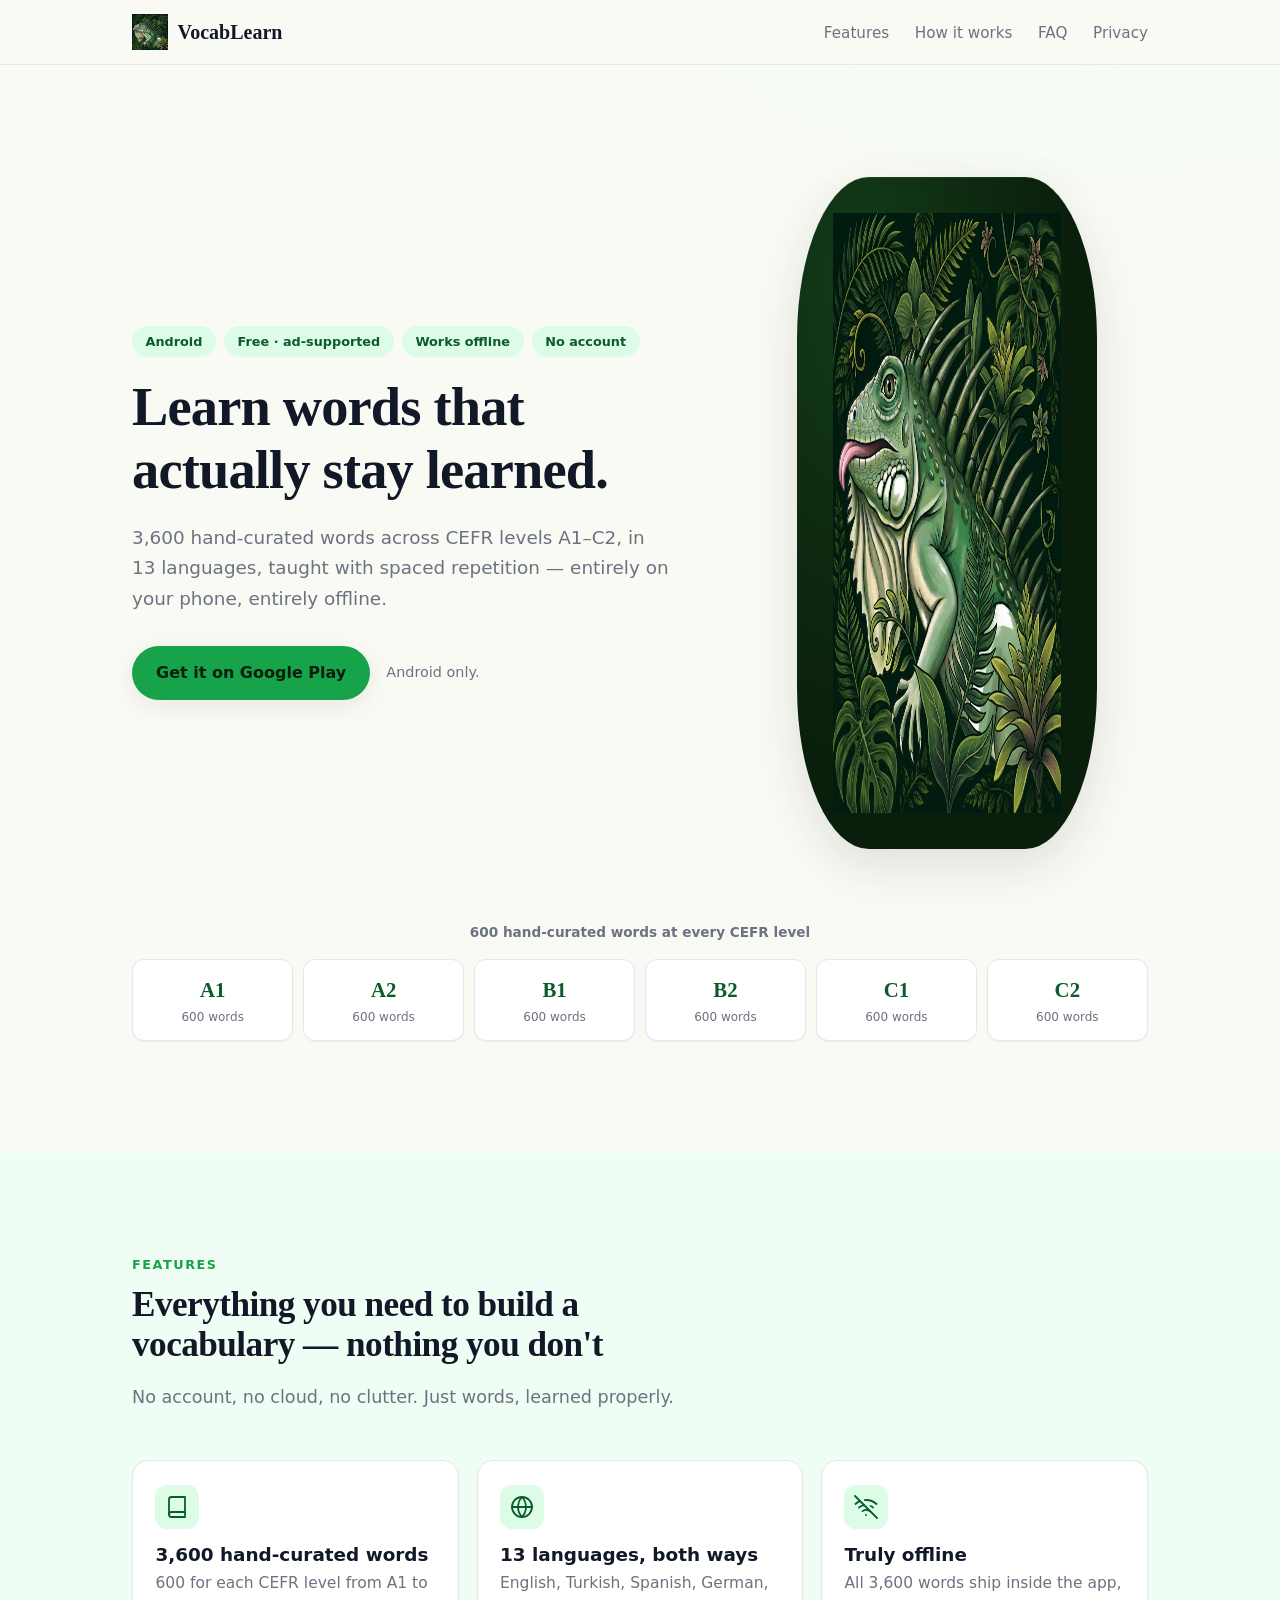
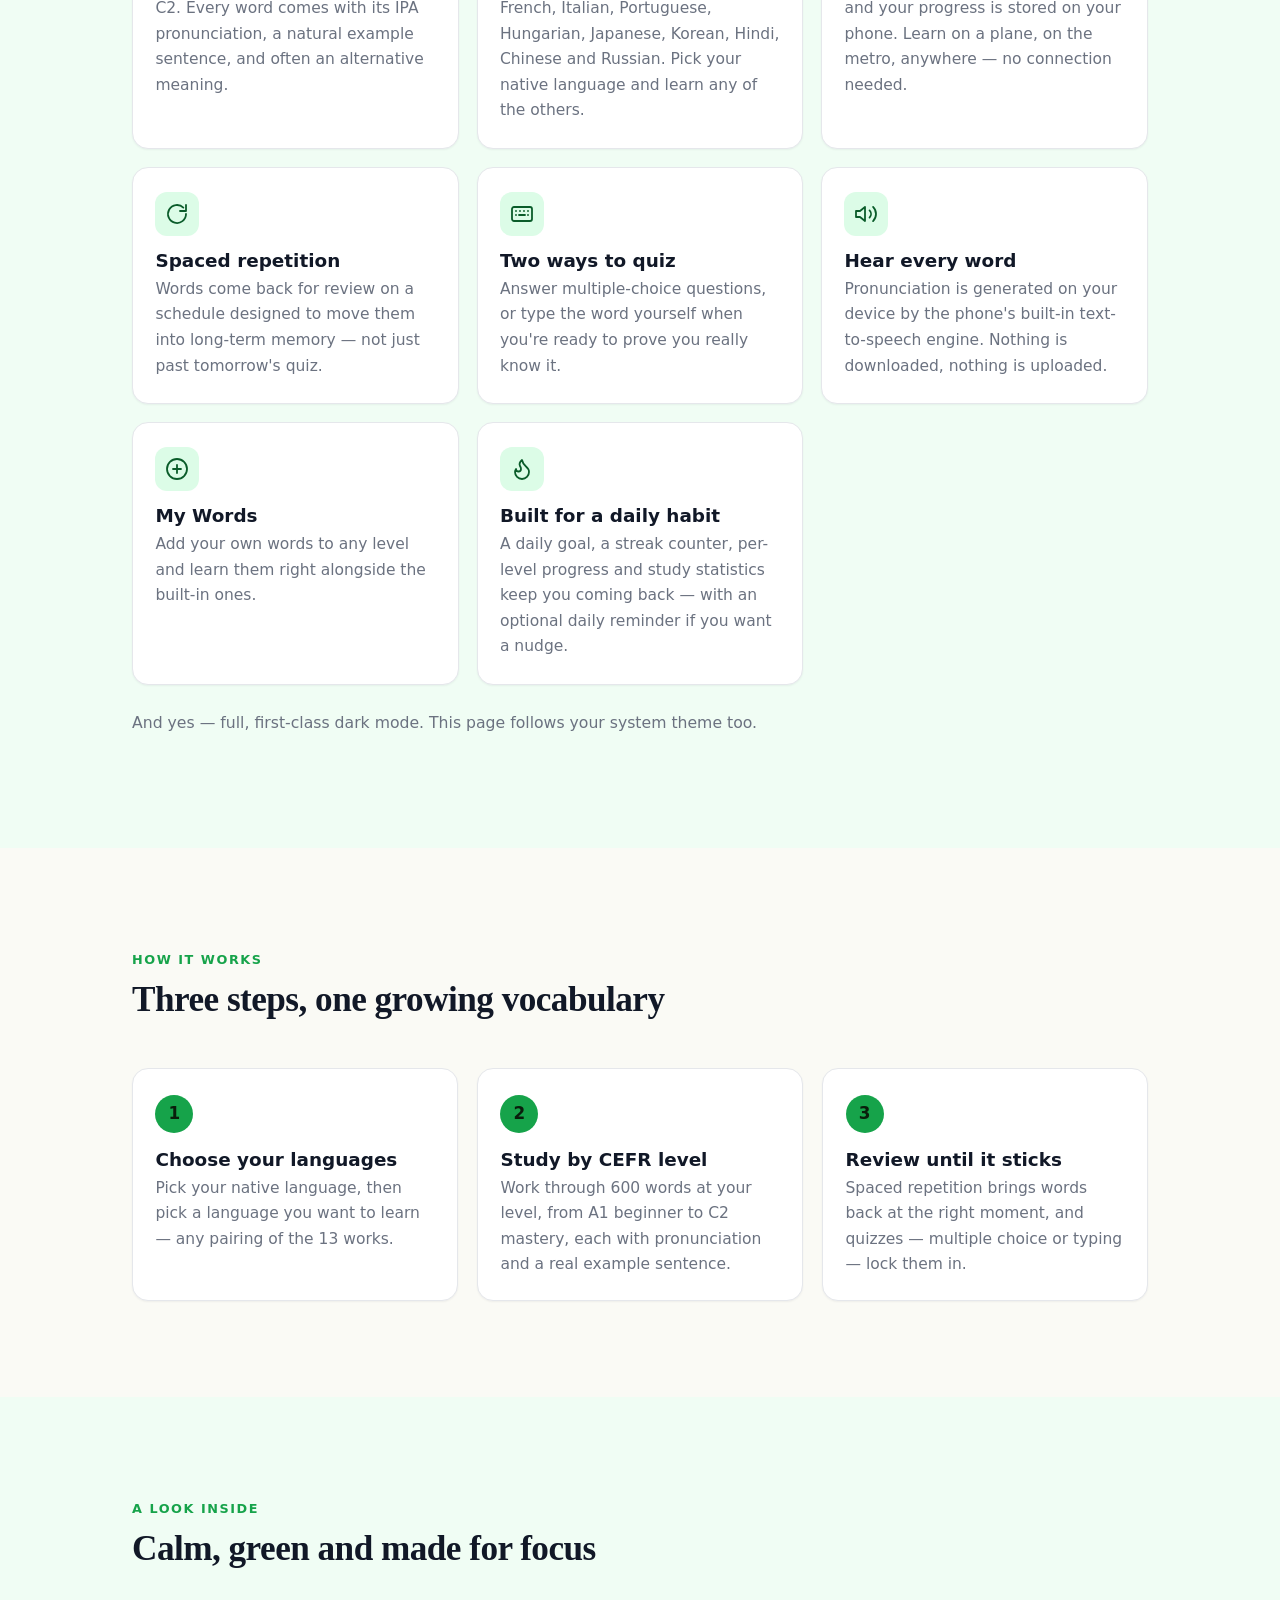
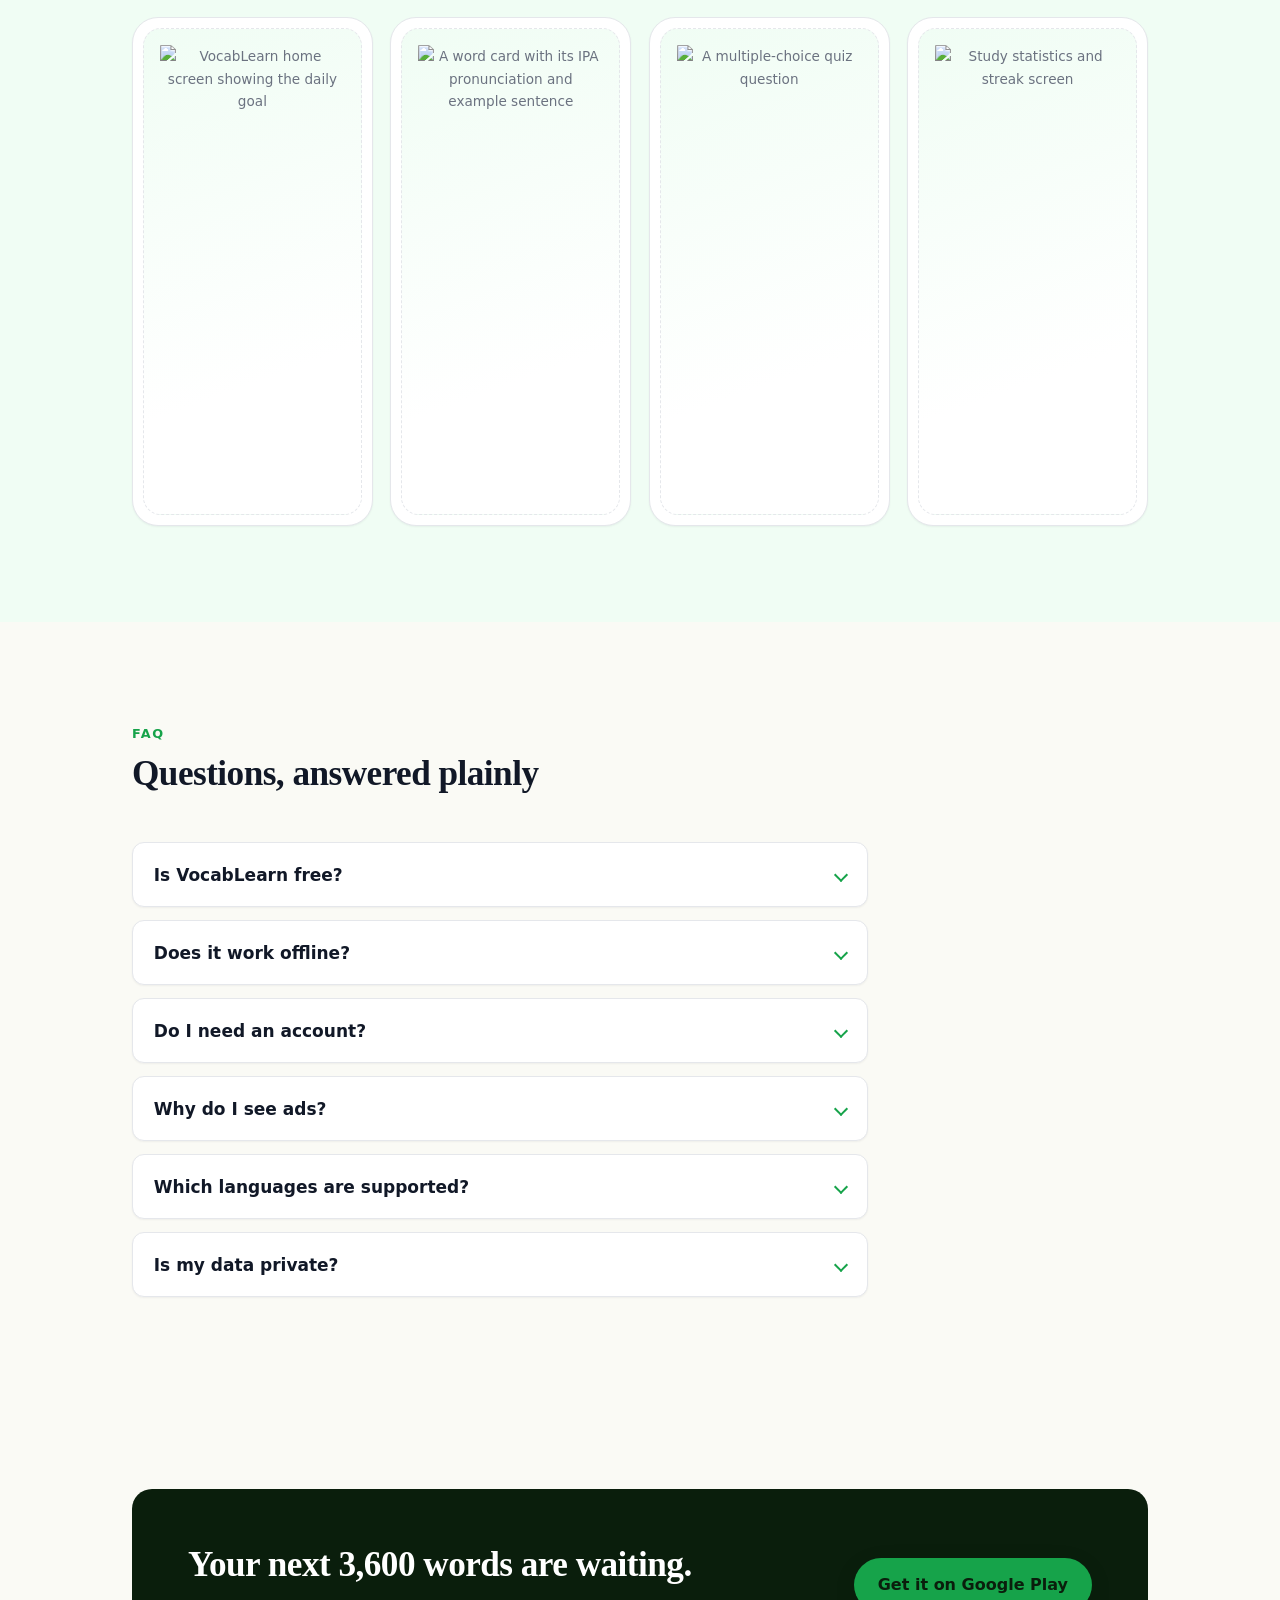
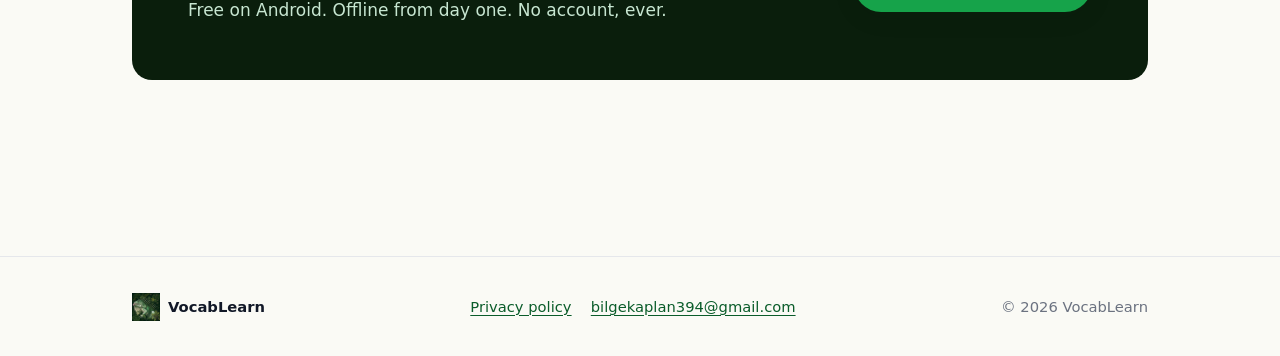
==== commit 069a92b0: "Update index.html" ====
--- a/index.html
+++ b/index.html
@@ -11,7 +11,7 @@
   <meta property="og:description" content="3,600 hand-curated words, 13 languages, spaced repetition — free on Android, fully offline, no account.">
   <meta property="og:site_name" content="VocabLearn">
 
-  <link rel="icon" href="data:image/svg+xml,%3Csvg xmlns='http://www.w3.org/2000/svg' viewBox='0 0 48 48'%3E%3Crect width='48' height='48' rx='11' fill='%230A1E0C'/%3E%3Cpath d='M10 24 L16 10 L23 21 L30 10 L37 24 Z' fill='%230A5C2A'/%3E%3Ccircle cx='24' cy='31' r='15' fill='%2316A34A'/%3E%3Ccircle cx='18' cy='28' r='4' fill='%23ffffff'/%3E%3Ccircle cx='17' cy='28' r='2' fill='%230A1E0C'/%3E%3C/svg%3E">
+  <link rel="icon" type="image/png" href="assets/favicon.png">
 
   <link rel="stylesheet" href="styles.css">
   <script>document.documentElement.classList.remove('no-js');</script>
@@ -22,13 +22,7 @@
     <div class="container nav">
       <a class="brand" href="#top" aria-label="VocabLearn home">
         <span class="brand-mark" aria-hidden="true">
-          <svg viewBox="0 0 48 48" xmlns="http://www.w3.org/2000/svg" role="img" aria-hidden="true">
-            <path d="M10 26 L16 10 L23 22 L30 10 L37 26 Z" fill="#0A5C2A"/>
-            <circle cx="24" cy="31" r="15" fill="#16A34A"/>
-            <circle cx="18" cy="28" r="4" fill="#ffffff"/>
-            <circle cx="17" cy="28" r="2" fill="#0A1E0C"/>
-            <path d="M13 37 Q19 41 26 38" fill="none" stroke="#0A5C2A" stroke-width="2.4" stroke-linecap="round"/>
-          </svg>
+          <img src="assets/iguana-logo.png" alt="" width="36" height="36">
         </span>
         VocabLearn
       </a>
@@ -68,45 +62,10 @@
 
           <div class="hero-icon">
             <!-- App icon: forest iguana illustration (the app's mascot) -->
-            <div class="app-icon" role="img" aria-label="VocabLearn app icon: a friendly green iguana on a deep forest background">
-              <svg class="iguana-idle" viewBox="0 0 240 190" xmlns="http://www.w3.org/2000/svg" aria-hidden="true">
-                <!-- curled tail -->
-                <path d="M150 118 C 205 130, 230 96, 208 78 C 195 68, 180 78, 189 91"
-                      fill="none" stroke="#16A34A" stroke-width="16" stroke-linecap="round"/>
-                <!-- dorsal crest (bases hidden under the body) -->
-                <path d="M56 96 L66 62 L78 88 L90 56 L102 84 L114 54 L126 84 L138 60 L148 92 L157 72 L163 102 L56 110 Z" fill="#0A5C2A"/>
-                <!-- head crest (base hidden under the head) -->
-                <path d="M28 62 L36 38 L46 57 L57 40 L65 64 L28 70 Z" fill="#0A5C2A"/>
-                <!-- legs -->
-                <rect x="66" y="142" width="18" height="27" rx="9" fill="#0A5C2A"/>
-                <rect x="118" y="144" width="18" height="27" rx="9" fill="#0A5C2A"/>
-                <!-- body -->
-                <ellipse cx="100" cy="118" rx="62" ry="42" fill="#16A34A"/>
-                <!-- belly -->
-                <ellipse cx="96" cy="134" rx="42" ry="22" fill="#DCFCE7"/>
-                <!-- body spots -->
-                <circle cx="118" cy="98" r="5" fill="#DCFCE7" opacity="0.45"/>
-                <circle cx="136" cy="112" r="4" fill="#DCFCE7" opacity="0.45"/>
-                <circle cx="100" cy="90" r="3.5" fill="#DCFCE7" opacity="0.45"/>
-                <!-- head -->
-                <circle cx="46" cy="84" r="30" fill="#16A34A"/>
-                <!-- eye -->
-                <circle cx="37" cy="77" r="7.5" fill="#ffffff"/>
-                <circle cx="35" cy="77" r="3.8" fill="#0A1E0C"/>
-                <circle cx="36.5" cy="75.5" r="1.2" fill="#ffffff"/>
-                <!-- nostril + smile -->
-                <circle cx="23" cy="87" r="2" fill="#0A5C2A"/>
-                <path d="M22 96 Q 31 103 42 98" fill="none" stroke="#0A5C2A" stroke-width="3" stroke-linecap="round"/>
-              </svg>
-            </div>
-            <svg class="leaf-accent leaf-1" viewBox="0 0 48 48" xmlns="http://www.w3.org/2000/svg" aria-hidden="true">
-              <path d="M24 4 C 38 14, 42 30, 24 44 C 6 30, 10 14, 24 4 Z" fill="currentColor"/>
-              <path d="M24 8 L24 40" stroke="#0A5C2A" stroke-width="2" opacity="0.5"/>
-            </svg>
-            <svg class="leaf-accent leaf-2" viewBox="0 0 48 48" xmlns="http://www.w3.org/2000/svg" aria-hidden="true">
-              <path d="M24 4 C 38 14, 42 30, 24 44 C 6 30, 10 14, 24 4 Z" fill="currentColor"/>
-              <path d="M24 8 L24 40" stroke="#0A5C2A" stroke-width="2" opacity="0.5"/>
-            </svg>
+            <div class="app-icon">
+              <img class="iguana-idle" src="assets/iguana-hero.png" width="600" height="600"
+                   alt="VocabLearn's mascot: a green iguana illustrated among tropical leaves and flowers">
+            </div>
           </div>
         </div>
 
@@ -238,42 +197,26 @@
           <h2>Calm, green and made for focus</h2>
         </div>
 
-        <!-- OWNER: replace each .phone-screen block below with a real screenshot:
-             <img src="screenshots/home.png" alt="VocabLearn home screen"
-                  style="width:100%; height:100%; object-fit:cover; border-radius:18px;">
-             Recommended: portrait PNGs at roughly 1080×2280. -->
+        <!-- OWNER: drop four portrait screenshots into a "screenshots" folder
+             next to this file, named exactly:
+               screenshots/1-home.png
+               screenshots/2-word.png
+               screenshots/3-quiz.png
+               screenshots/4-stats.png
+             Recommended size: portrait PNG around 1080×2280.
+             Until the files exist, the frames simply show empty phone outlines. -->
         <div class="shot-strip">
           <div class="phone reveal">
-            <div class="phone-screen">
-              <div>
-                <svg viewBox="0 0 24 24" fill="none" stroke="currentColor" stroke-width="1.6" stroke-linecap="round" stroke-linejoin="round" aria-hidden="true"><rect x="3" y="3" width="18" height="18" rx="3"/><path d="M8.5 13.5l2.5 2.5 4.5-5"/></svg>
-                Screenshot: home &amp; daily goal
-              </div>
-            </div>
+            <img class="phone-screen" src="screenshots/1-home.png" alt="VocabLearn home screen showing the daily goal" loading="lazy">
           </div>
           <div class="phone reveal reveal-d1">
-            <div class="phone-screen">
-              <div>
-                <svg viewBox="0 0 24 24" fill="none" stroke="currentColor" stroke-width="1.6" stroke-linecap="round" stroke-linejoin="round" aria-hidden="true"><rect x="3" y="3" width="18" height="18" rx="3"/><path d="M7 8h10M7 12h7M7 16h4"/></svg>
-                Screenshot: word card with IPA
-              </div>
-            </div>
+            <img class="phone-screen" src="screenshots/2-word.png" alt="A word card with its IPA pronunciation and example sentence" loading="lazy">
           </div>
           <div class="phone reveal reveal-d2">
-            <div class="phone-screen">
-              <div>
-                <svg viewBox="0 0 24 24" fill="none" stroke="currentColor" stroke-width="1.6" stroke-linecap="round" stroke-linejoin="round" aria-hidden="true"><rect x="3" y="3" width="18" height="18" rx="3"/><circle cx="8" cy="9" r="1.4"/><circle cx="8" cy="15" r="1.4"/><path d="M12 9h5M12 15h5"/></svg>
-                Screenshot: quiz mode
-              </div>
-            </div>
+            <img class="phone-screen" src="screenshots/3-quiz.png" alt="A multiple-choice quiz question" loading="lazy">
           </div>
           <div class="phone reveal reveal-d3">
-            <div class="phone-screen">
-              <div>
-                <svg viewBox="0 0 24 24" fill="none" stroke="currentColor" stroke-width="1.6" stroke-linecap="round" stroke-linejoin="round" aria-hidden="true"><rect x="3" y="3" width="18" height="18" rx="3"/><path d="M7 16v-4M12 16V8M17 16v-6"/></svg>
-                Screenshot: statistics &amp; streak
-              </div>
-            </div>
+            <img class="phone-screen" src="screenshots/4-stats.png" alt="Study statistics and streak screen" loading="lazy">
           </div>
         </div>
       </div>
@@ -354,12 +297,7 @@
     <div class="container footer-row">
       <span class="footer-brand">
         <span class="brand-mark" aria-hidden="true">
-          <svg viewBox="0 0 48 48" xmlns="http://www.w3.org/2000/svg" aria-hidden="true">
-            <path d="M10 26 L16 10 L23 22 L30 10 L37 26 Z" fill="#0A5C2A"/>
-            <circle cx="24" cy="31" r="15" fill="#16A34A"/>
-            <circle cx="18" cy="28" r="4" fill="#ffffff"/>
-            <circle cx="17" cy="28" r="2" fill="#0A1E0C"/>
-          </svg>
+          <img src="assets/iguana-logo.png" alt="" width="28" height="28">
         </span>
         VocabLearn
       </span>
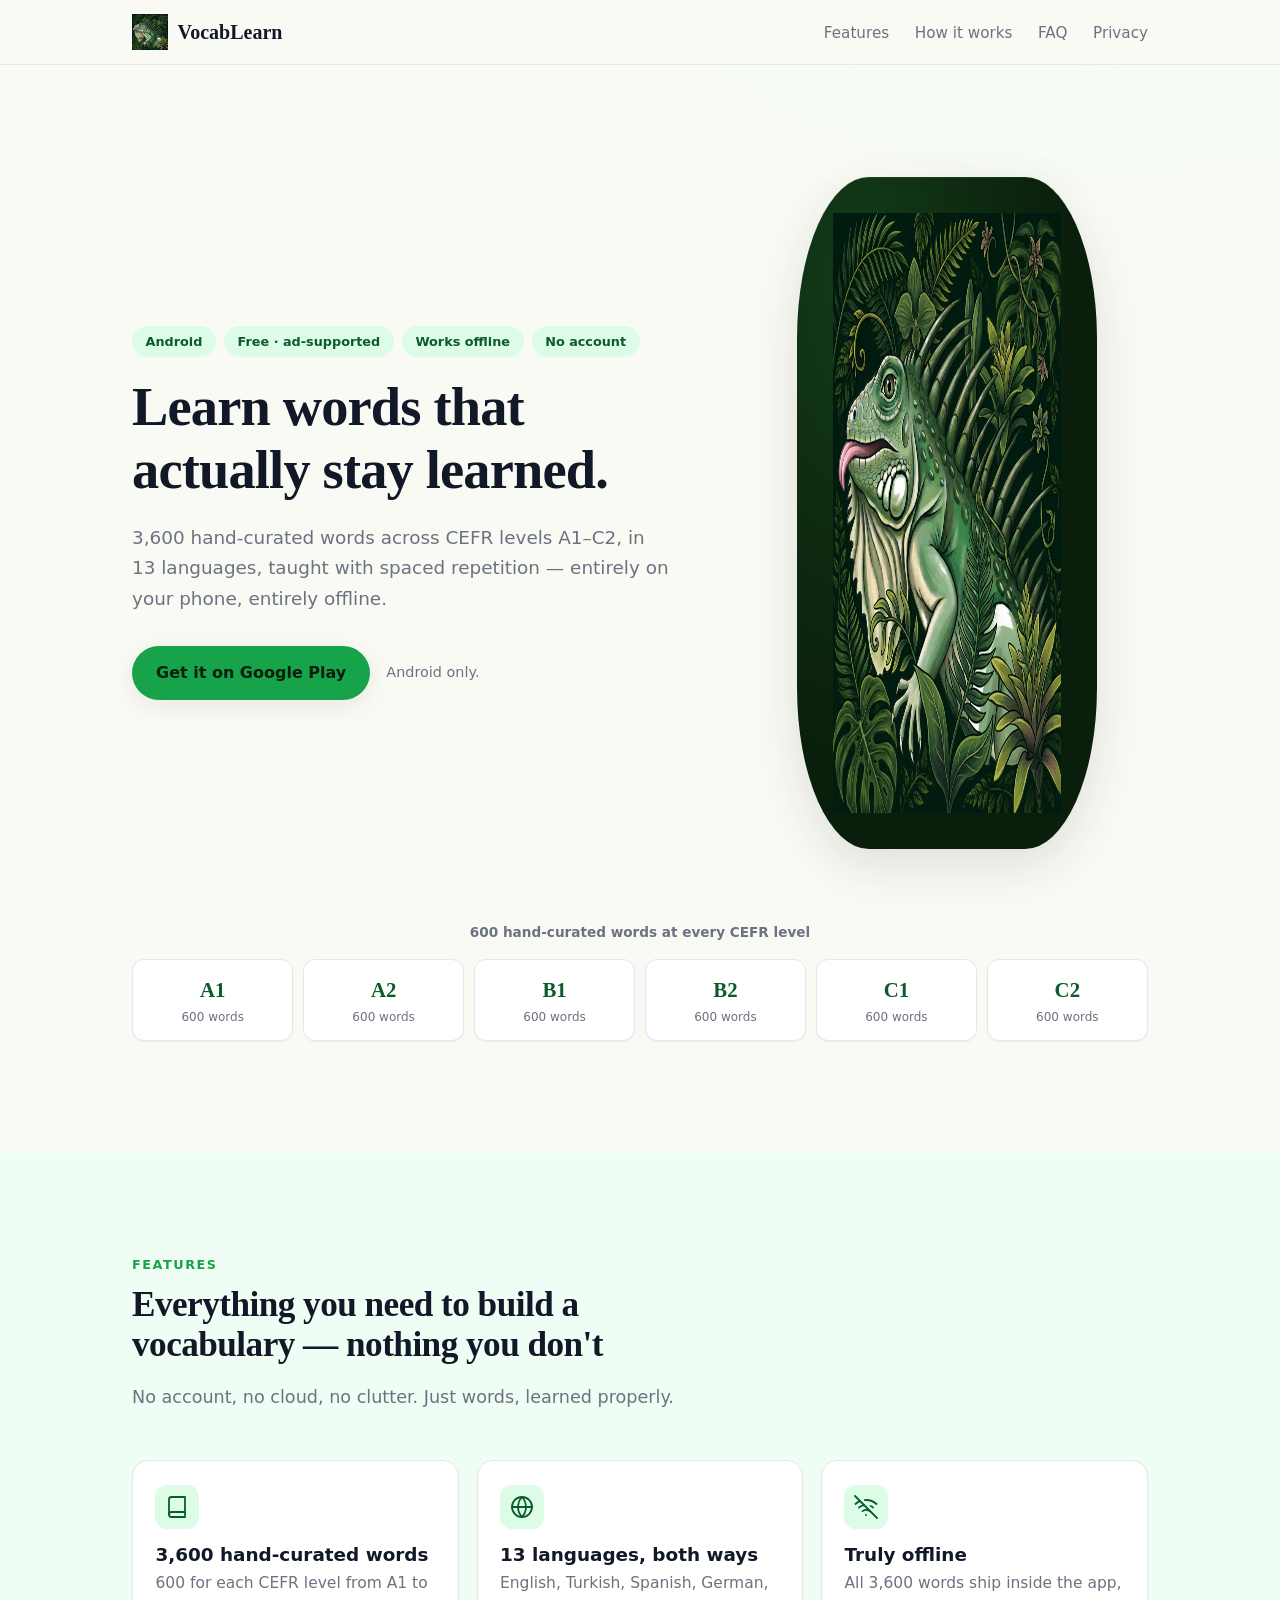
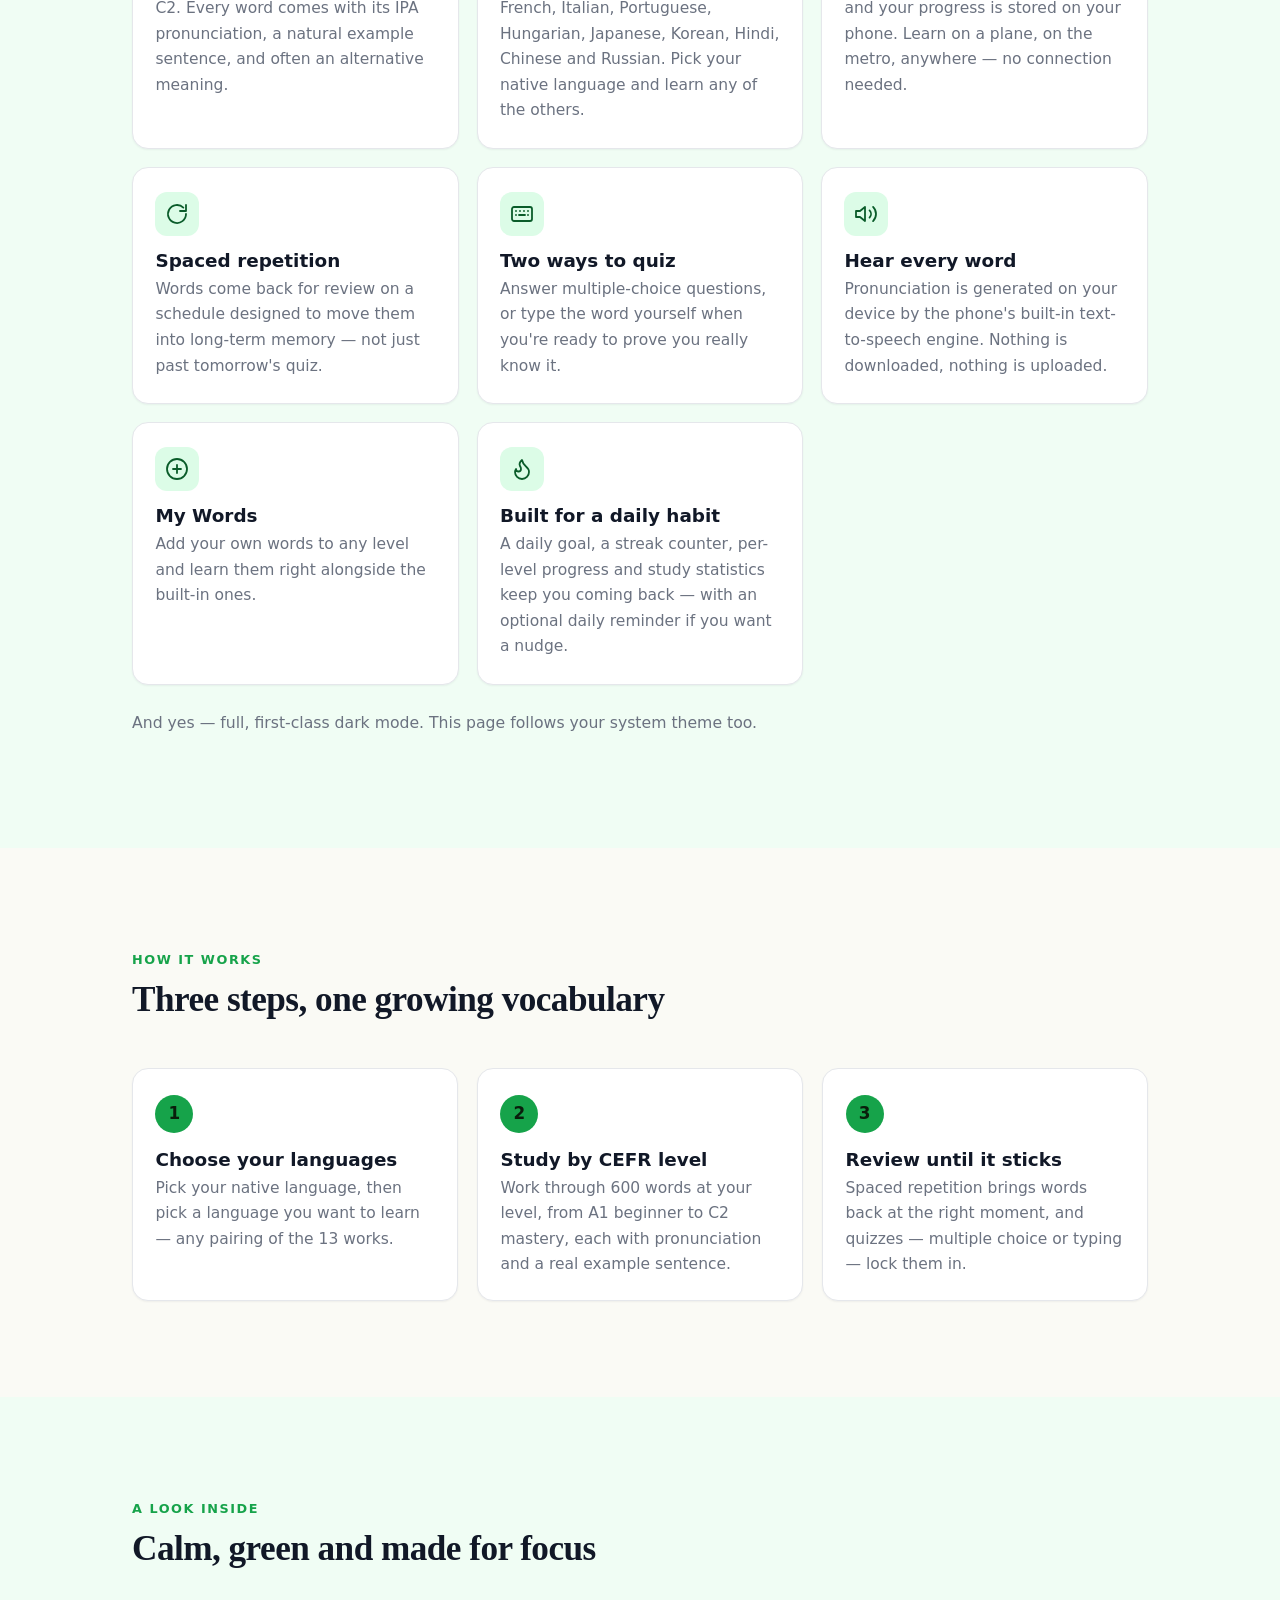
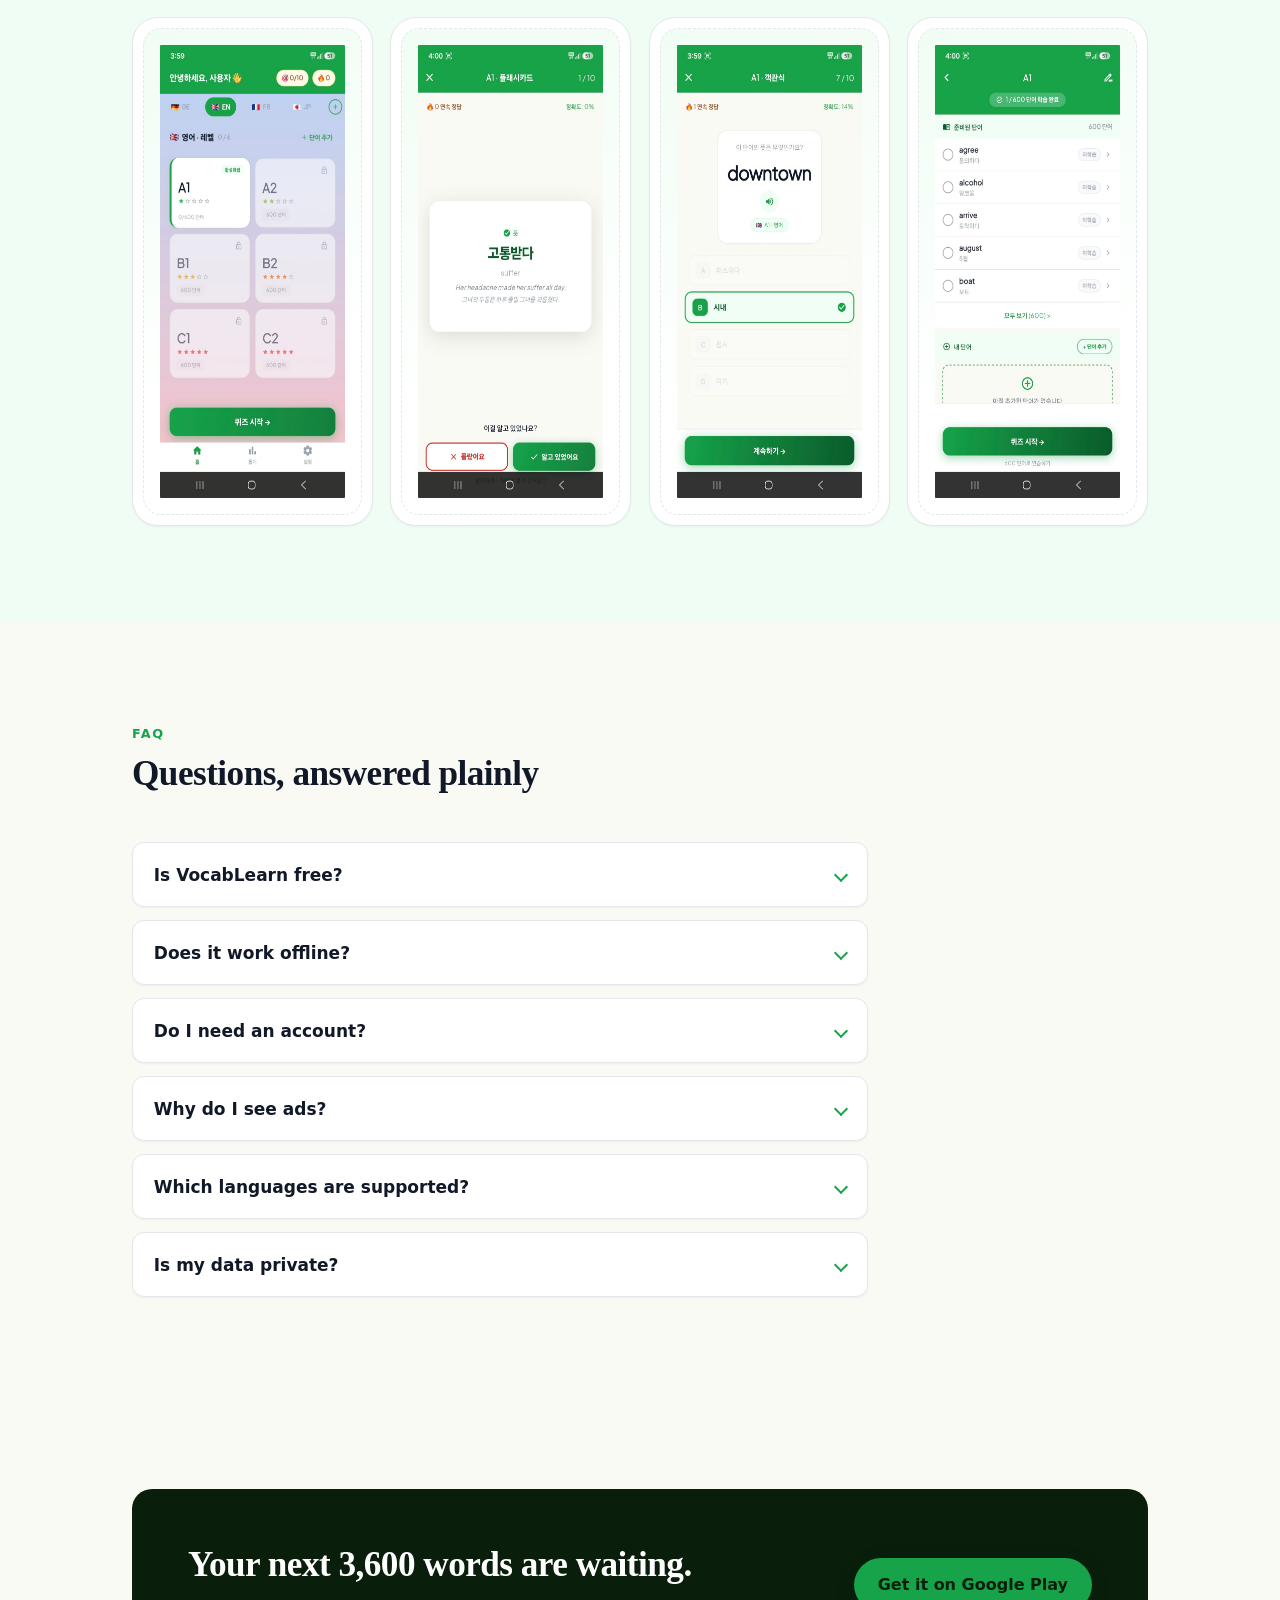
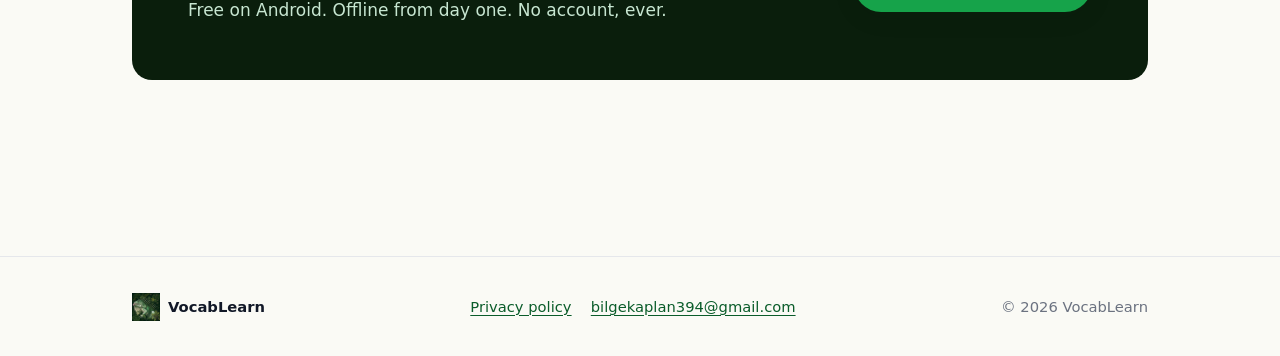
==== commit 442994af: "Update index.html" ====
--- a/index.html
+++ b/index.html
@@ -207,16 +207,16 @@
              Until the files exist, the frames simply show empty phone outlines. -->
         <div class="shot-strip">
           <div class="phone reveal">
-            <img class="phone-screen" src="screenshots/1-home.png" alt="VocabLearn home screen showing the daily goal" loading="lazy">
+            <img class="phone-screen" src="screenshots/1-home.jpeg" alt="VocabLearn home screen showing the daily goal" loading="lazy">
           </div>
           <div class="phone reveal reveal-d1">
-            <img class="phone-screen" src="screenshots/2-word.png" alt="A word card with its IPA pronunciation and example sentence" loading="lazy">
+            <img class="phone-screen" src="screenshots/2-word.jpeg" alt="A word card with its IPA pronunciation and example sentence" loading="lazy">
           </div>
           <div class="phone reveal reveal-d2">
-            <img class="phone-screen" src="screenshots/3-quiz.png" alt="A multiple-choice quiz question" loading="lazy">
+            <img class="phone-screen" src="screenshots/3-quiz.jpeg" alt="A multiple-choice quiz question" loading="lazy">
           </div>
           <div class="phone reveal reveal-d3">
-            <img class="phone-screen" src="screenshots/4-stats.png" alt="Study statistics and streak screen" loading="lazy">
+            <img class="phone-screen" src="screenshots/4-stats.jpeg" alt="Study statistics and streak screen" loading="lazy">
           </div>
         </div>
       </div>
